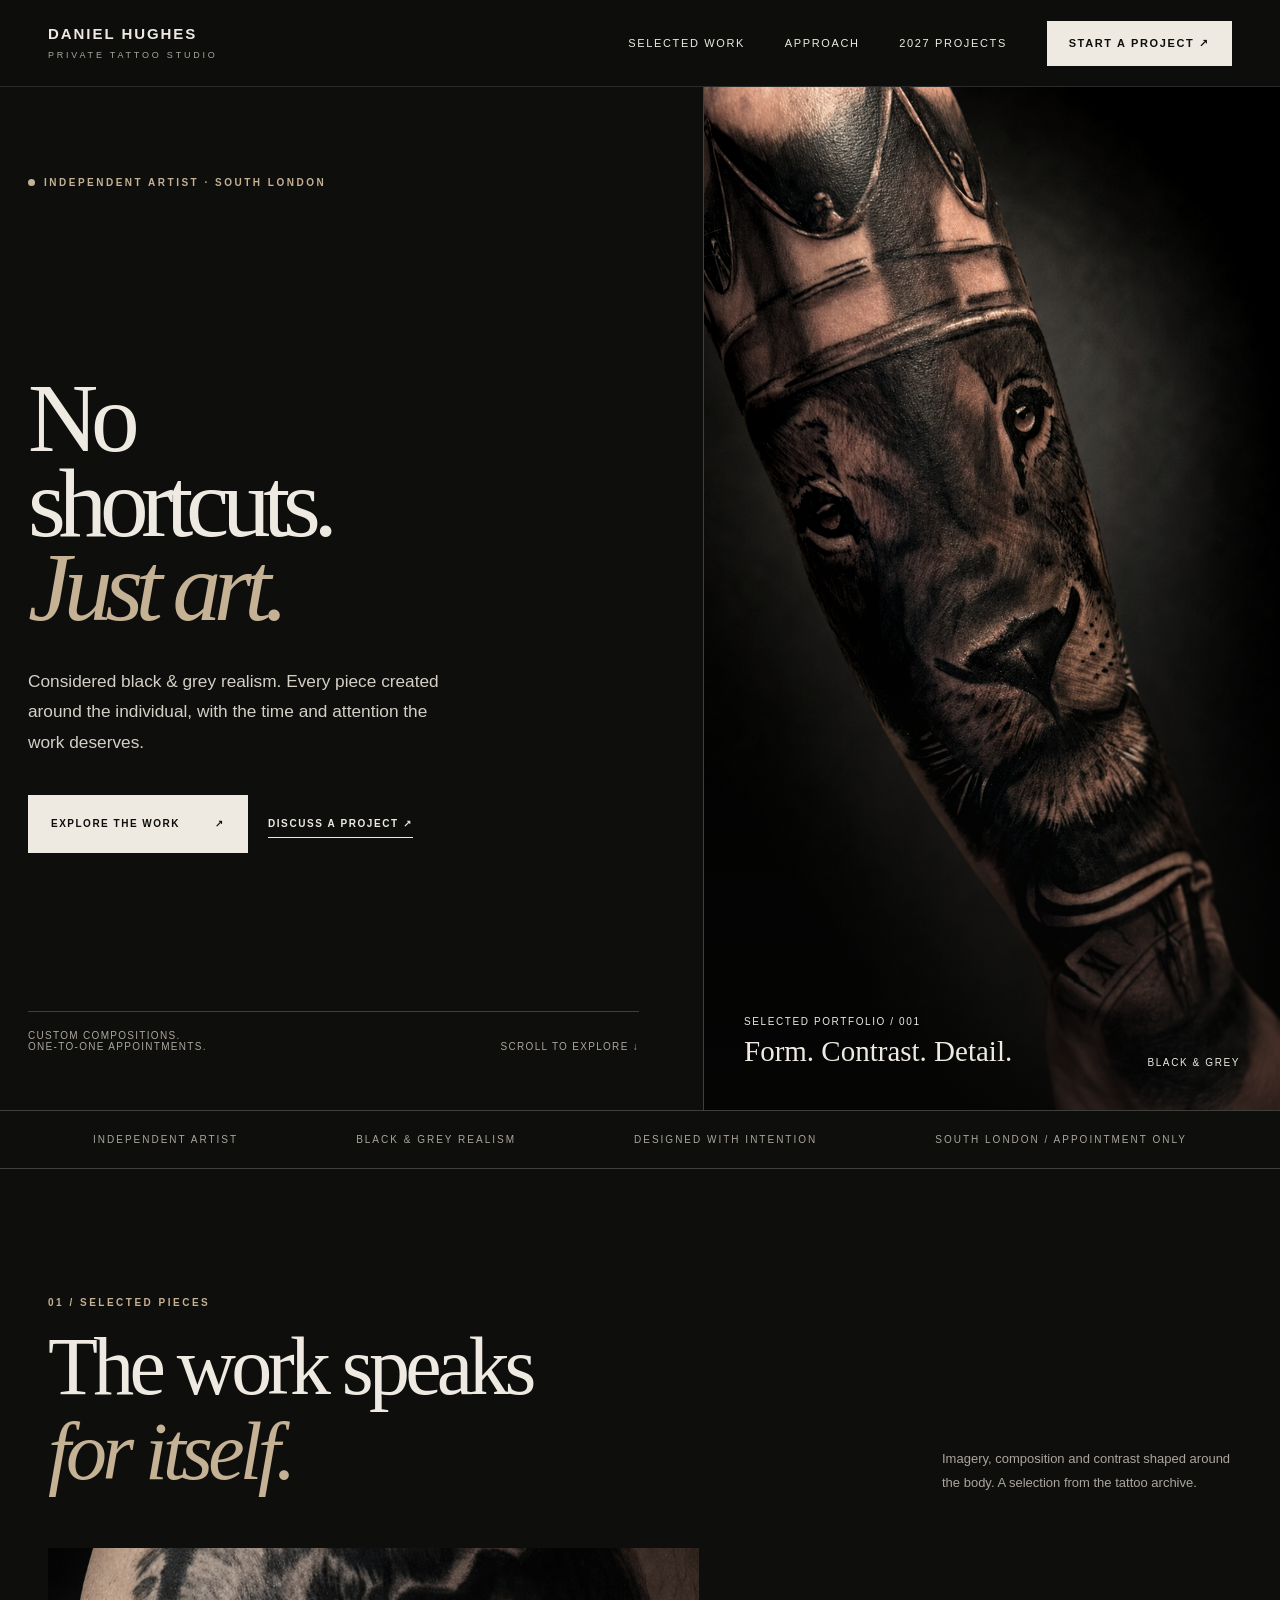
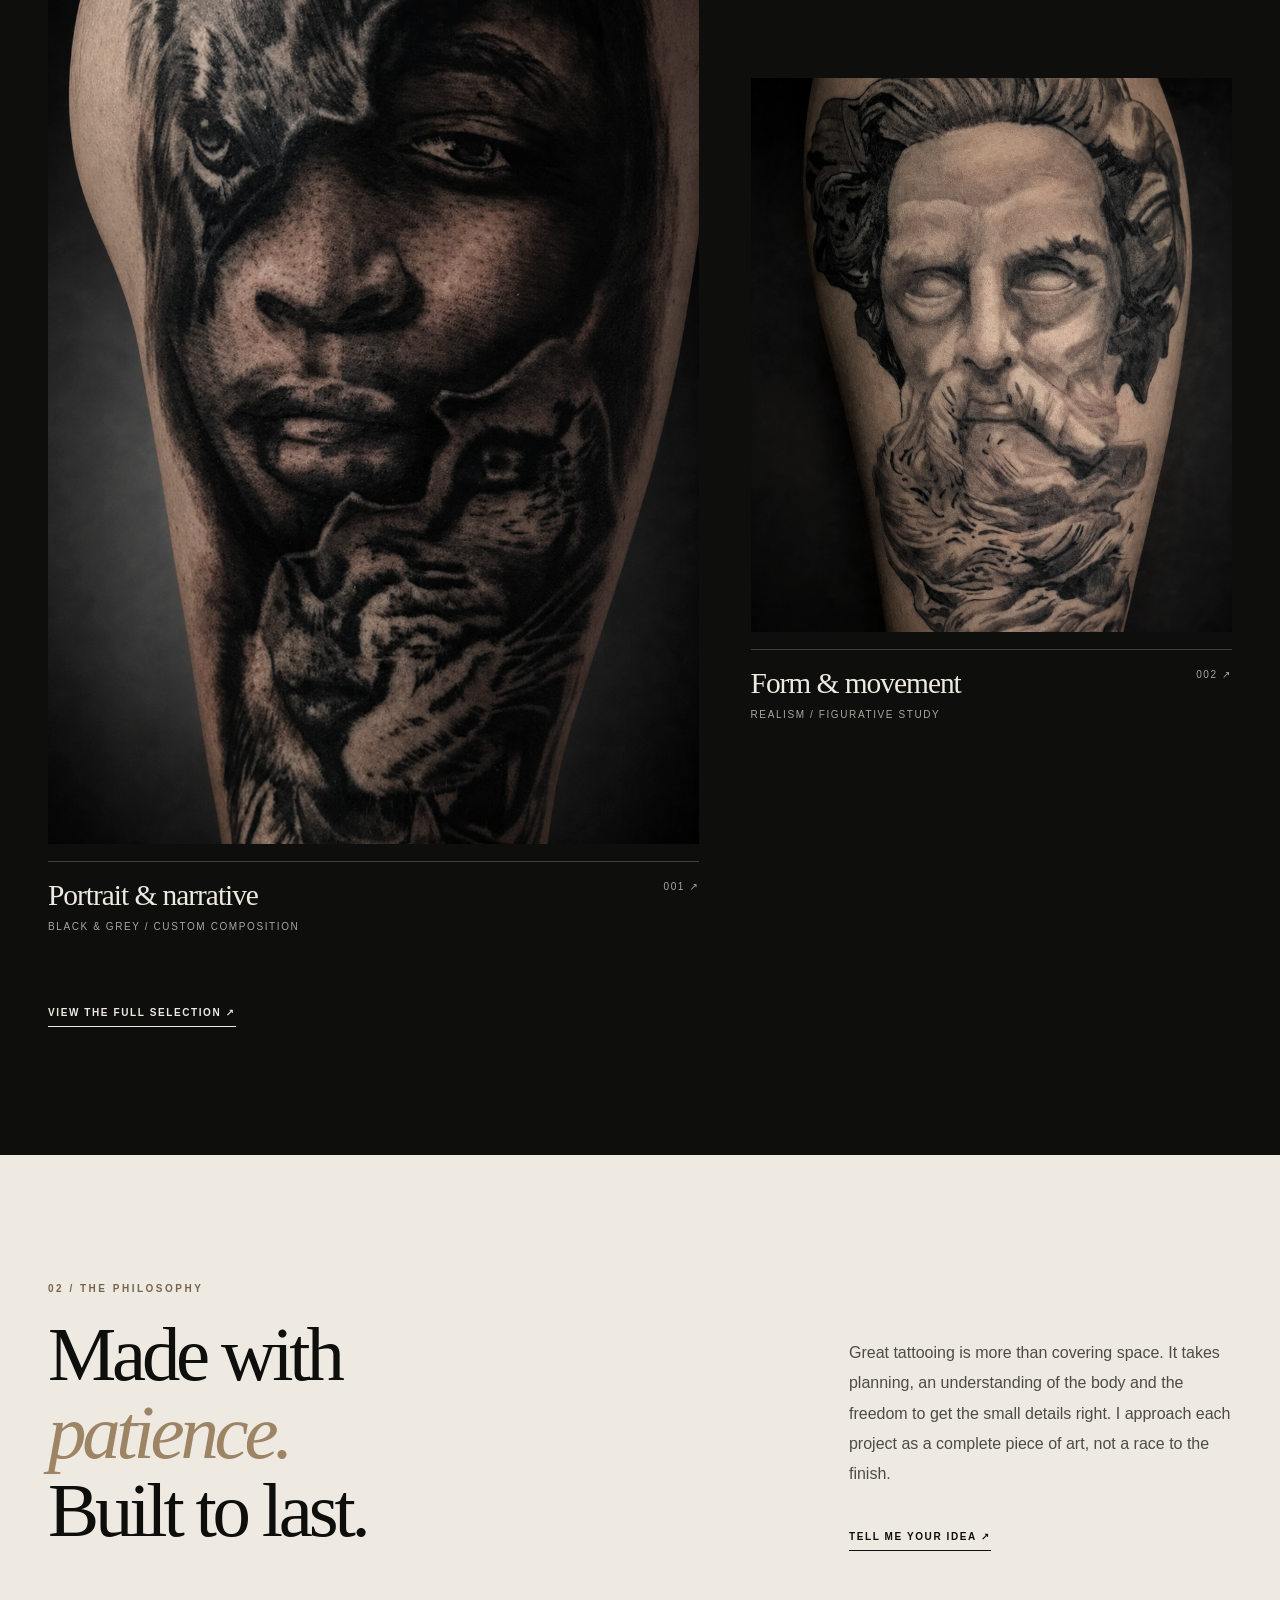
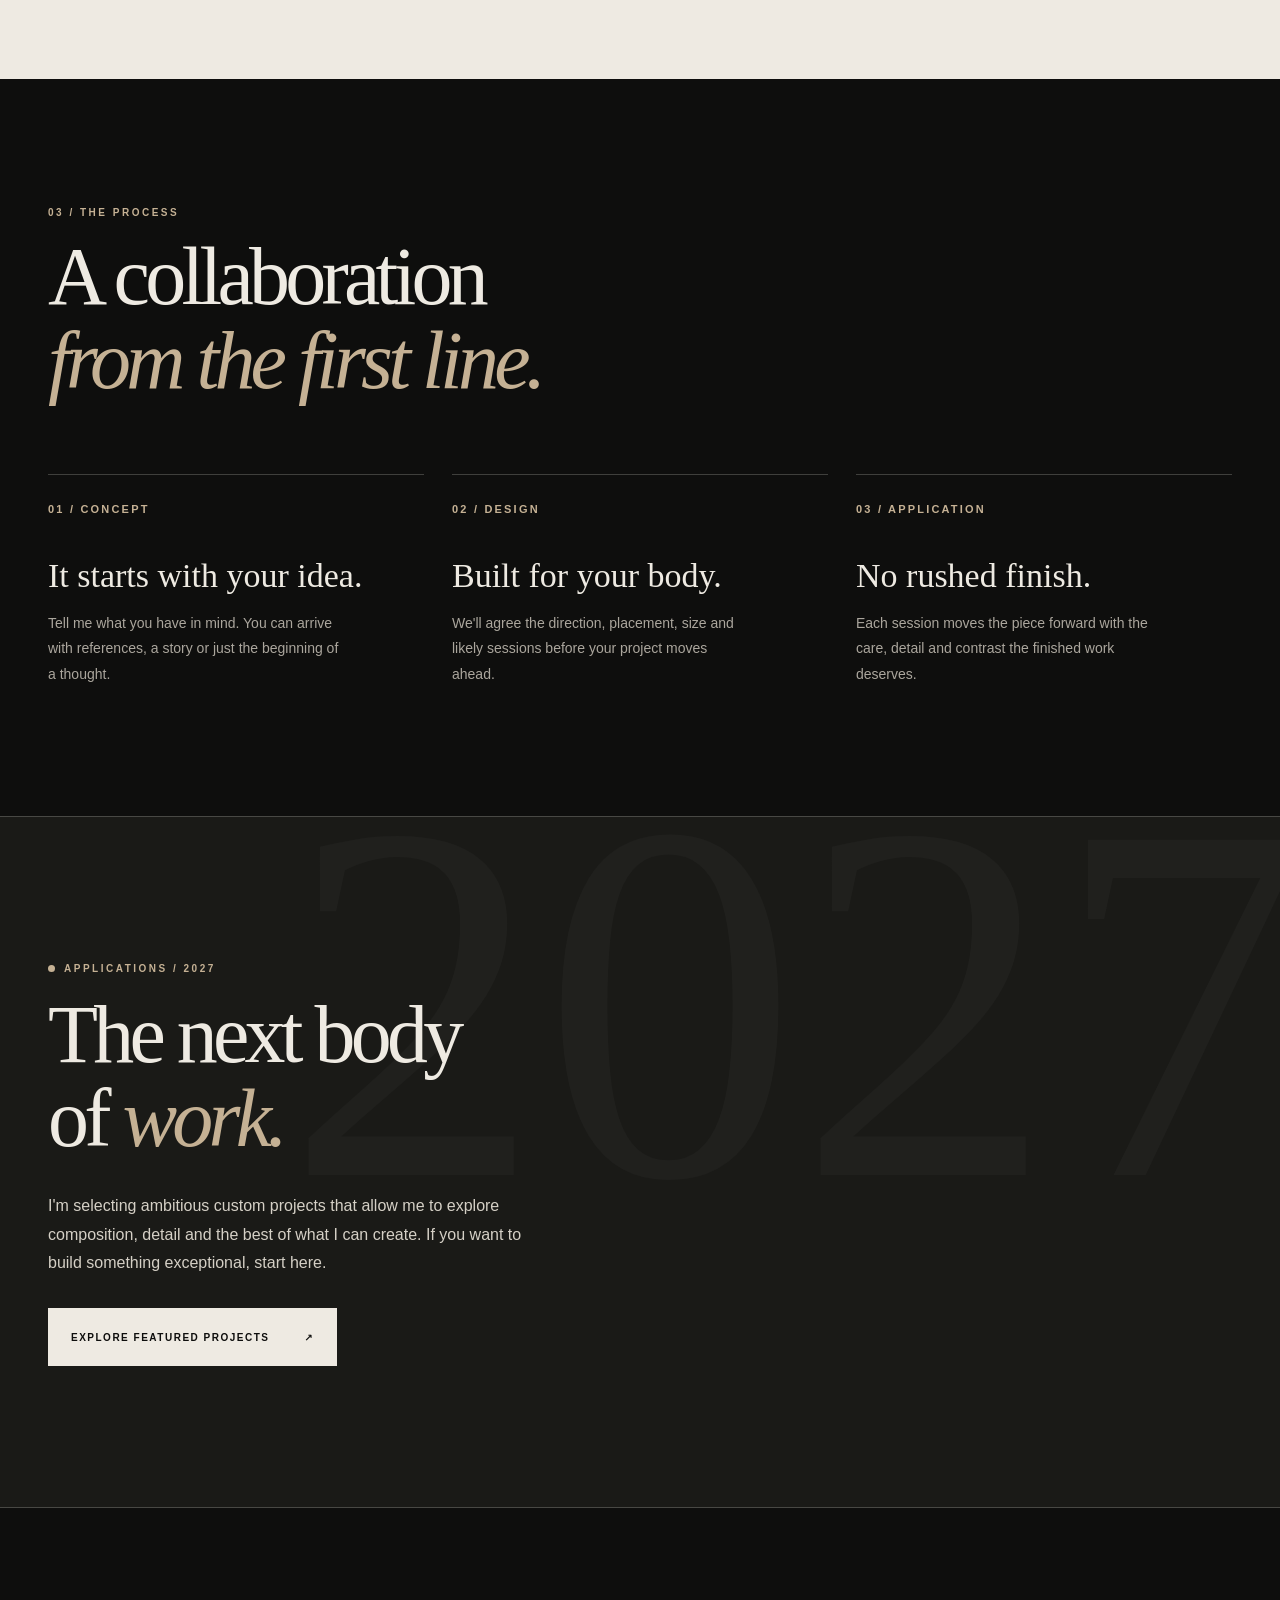
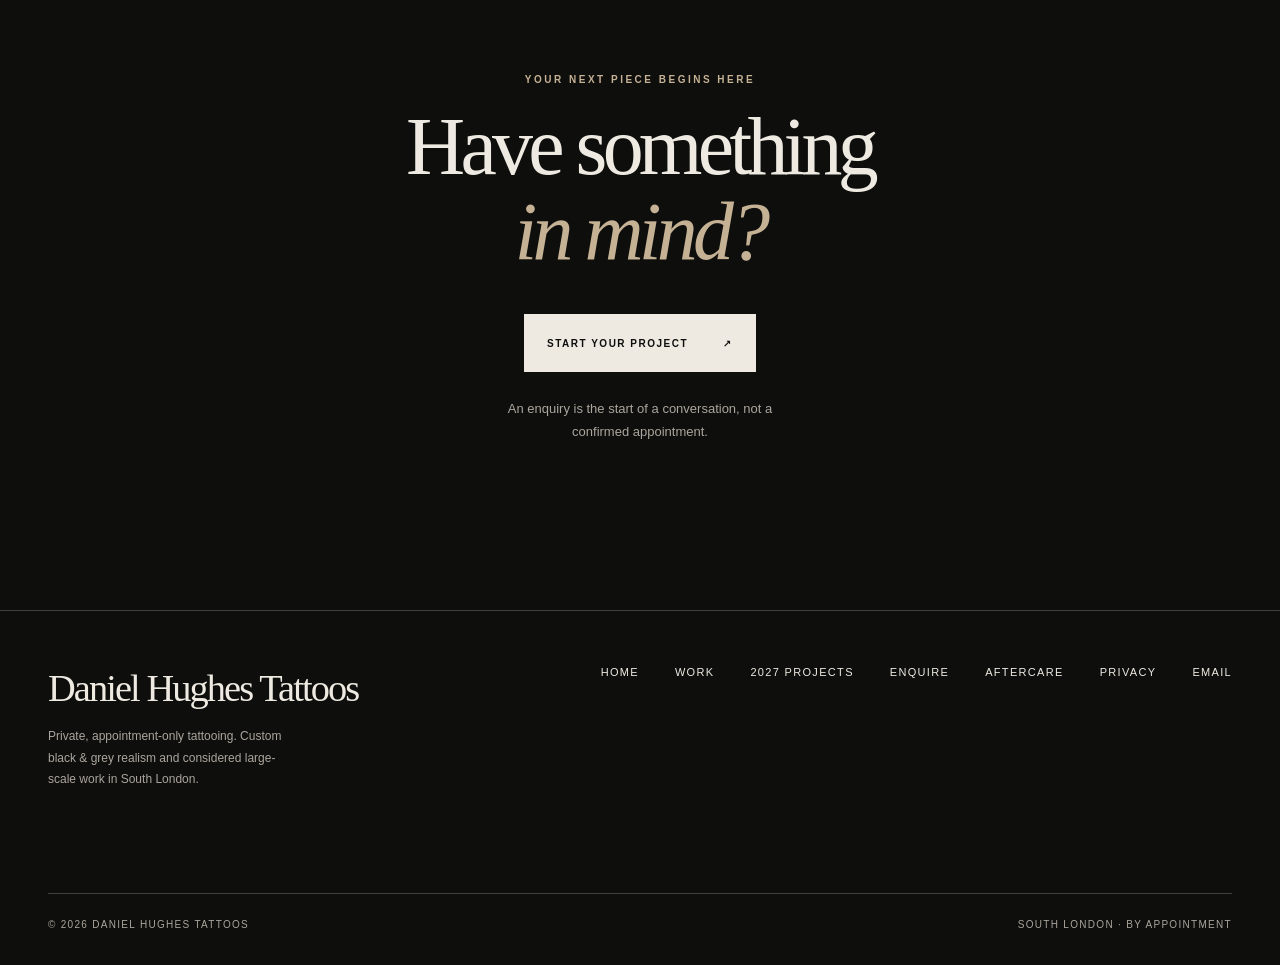
==== index.html @ ec0181e9 "Polish editorial site: favicon and coherent aftercare styling" ====
<!doctype html><html lang="en-GB"><head><meta charset="utf-8"><meta name="viewport" content="width=device-width,initial-scale=1"><meta name="theme-color" content="#0e0e0d"><meta name="description" content="Private black and grey realism tattooing by Daniel Hughes in South London. Explore selected work and discuss a custom tattoo project."><link rel="canonical" href="https://danhughestattoos.co.uk/"><meta property="og:type" content="website"><meta property="og:title" content="Daniel Hughes Tattoos | Custom Black & Grey Realism"><meta property="og:description" content="Private black and grey realism tattooing by Daniel Hughes in South London. Explore selected work and discuss a custom tattoo project."><meta property="og:image" content="https://danhughestattoos.co.uk/media/lion.png"><title>Daniel Hughes Tattoos | Custom Black & Grey Realism</title><link rel="preload" as="image" href="/media/lion.png"><link rel="stylesheet" href="/editorial.css"><link rel="icon" type="image/svg+xml" href="/favicon.svg"></head><body class="editorial-site"><a class="ed-skip" href="#main">Skip to content</a><header class="ed-head"><div class="ed-wrap ed-nav-wrap"><a class="ed-wordmark" href="/" aria-label="Daniel Hughes Tattoos home">DANIEL HUGHES<small>PRIVATE TATTOO STUDIO</small></a><nav class="ed-nav" aria-label="Main navigation"><a href="/work.html">Selected work</a><a href="/#approach">Approach</a><a href="/projects.html">2027 projects</a><a class="ed-nav-cta" href="/enquire.html">Start a project ↗</a></nav><details class="ed-mobile"><summary aria-label="Open site menu">Menu ☰</summary><nav class="ed-mobile-menu" aria-label="Mobile navigation"><a href="/work.html">Selected work</a><a href="/#approach">Approach</a><a href="/projects.html">2027 projects</a><a href="/enquire.html">Start a project ↗</a></nav></details></div></header>
<main id="main"><section class="ed-hero" aria-labelledby="hero-title"><div class="ed-hero-copy"><span class="ed-eyebrow ed-marker">Independent artist · South London</span><div class="ed-hero-main"><h1 id="hero-title">No<br>shortcuts.<br><em>Just art.</em></h1><p class="ed-hero-deck">Considered black &amp; grey realism. Every piece created around the individual, with the time and attention the work deserves.</p><div class="ed-actions"><a class="ed-btn" href="/work.html">Explore the work <span aria-hidden="true">↗</span></a><a class="ed-textlink" href="/enquire.html">Discuss a project ↗</a></div></div><div class="ed-hero-bottom"><span>Custom compositions.<br>One-to-one appointments.</span><span>Scroll to explore ↓</span></div></div><div class="ed-hero-media"><img src="/media/lion.png" alt="Black and grey realism tattoo of a lion integrated into a larger arm composition" fetchpriority="high"><div class="ed-photo-caption"><div><span>Selected portfolio / 001</span><strong>Form. Contrast. Detail.</strong></div><span>Black &amp; grey</span></div></div></section>
<div class="ed-ticker"><span>Independent artist</span><span>Black &amp; grey realism</span><span>Designed with intention</span><span>South London / Appointment only</span></div>
<section class="ed-section" id="work"><div class="ed-wrap"><div class="ed-section-head"><div><div class="ed-eyebrow">01 / Selected pieces</div><h2 class="ed-display">The work speaks<br><em>for itself.</em></h2></div><p class="ed-aside">Imagery, composition and contrast shaped around the body. A selection from the tattoo archive.</p></div><div class="ed-gallery"><a class="ed-work-card" href="/work.html"><div class="ed-work-frame ratio-tall"><img src="/media/portrait.png" alt="Black and grey tattoo with a realistic face and animal imagery" loading="lazy" decoding="async"></div><div class="ed-work-meta"><div><h3>Portrait &amp; narrative</h3><p>Black &amp; grey / Custom composition</p></div><span>001 ↗</span></div></a><a class="ed-work-card" href="/work.html"><div class="ed-work-frame ratio-square"><img src="/media/sculpture.png" alt="Black and grey tattoo portrait of a classical sculptural figure" loading="lazy" decoding="async"></div><div class="ed-work-meta"><div><h3>Form &amp; movement</h3><p>Realism / Figurative study</p></div><span>002 ↗</span></div></a></div><div class="ed-actions" style="margin-top:65px"><a class="ed-textlink" href="/work.html">View the full selection ↗</a></div></div></section>
<section class="ed-statement" id="approach"><div class="ed-wrap ed-statement-grid"><div><div class="ed-eyebrow">02 / The philosophy</div><h2>Made with<br><em>patience.</em><br>Built to last.</h2></div><div class="ed-statement-copy"><p>Great tattooing is more than covering space. It takes planning, an understanding of the body and the freedom to get the small details right. I approach each project as a complete piece of art, not a race to the finish.</p><a class="ed-textlink" href="/enquire.html">Tell me your idea ↗</a></div></div></section>
<section class="ed-section"><div class="ed-wrap"><div class="ed-eyebrow">03 / The process</div><h2 class="ed-display">A collaboration<br><em>from the first line.</em></h2><div class="ed-process"><article><b>01 / CONCEPT</b><h3>It starts with your idea.</h3><p>Tell me what you have in mind. You can arrive with references, a story or just the beginning of a thought.</p></article><article><b>02 / DESIGN</b><h3>Built for your body.</h3><p>We'll agree the direction, placement, size and likely sessions before your project moves ahead.</p></article><article><b>03 / APPLICATION</b><h3>No rushed finish.</h3><p>Each session moves the piece forward with the care, detail and contrast the finished work deserves.</p></article></div></div></section>
<section class="ed-invitation"><div class="ed-wrap"><div class="ed-eyebrow ed-marker">Applications / 2027</div><h2 class="ed-display">The next body<br>of <em>work.</em></h2><p>I'm selecting ambitious custom projects that allow me to explore composition, detail and the best of what I can create. If you want to build something exceptional, start here.</p><a class="ed-btn" href="/projects.html">Explore featured projects <span aria-hidden="true">↗</span></a></div></section>
<section class="ed-cta"><div class="ed-wrap"><div class="ed-eyebrow">Your next piece begins here</div><h2 class="ed-display">Have something<br><em>in mind?</em></h2><a class="ed-btn" href="/enquire.html">Start your project <span aria-hidden="true">↗</span></a><p class="ed-aside" style="margin:25px auto 0;text-align:center">An enquiry is the start of a conversation, not a confirmed appointment.</p></div></section></main><footer class="ed-footer"><div class="ed-wrap"><div class="ed-footer-main"><div><div class="ed-footer-brand">Daniel Hughes Tattoos</div><p class="ed-footer-copy">Private, appointment-only tattooing. Custom black &amp; grey realism and considered large-scale work in South London.</p></div><nav class="ed-footer-links" aria-label="Footer navigation"><a href="/">Home</a><a href="/work.html">Work</a><a href="/projects.html">2027 projects</a><a href="/enquire.html">Enquire</a><a href="/aftercare">Aftercare</a><a href="/privacy.html">Privacy</a><a href="mailto:dontdoadan@icloud.com?subject=Tattoo%20enquiry">Email</a></nav></div><div class="ed-footer-bottom"><span>© 2026 Daniel Hughes Tattoos</span><span>South London · By appointment</span></div></div></footer><script>document.querySelectorAll(".ed-mobile-menu a").forEach(a=>a.addEventListener("click",()=>{const d=a.closest("details");if(d)d.open=false}))</script></body></html>
---- editorial.css ----
/* Daniel Hughes Tattoos — editorial rebuild v1. Isolated from the legacy CSS. */
:root{color-scheme:dark;--ink:#0e0e0d;--ink2:#171716;--paper:#eeeae2;--paper2:#d5d0c6;--muted:#aba69d;--line:rgba(238,234,226,.22);--sand:#c5b194;--serif:Georgia,"Times New Roman",serif;--sans:"Arial",system-ui,sans-serif}
*,*::before,*::after{box-sizing:border-box}
html{scroll-behavior:smooth;scroll-padding-top:90px}
body.editorial-site{margin:0;background:var(--ink);color:var(--paper);font-family:var(--sans);font-size:16px;-webkit-font-smoothing:antialiased}
body.editorial-site a{color:inherit}
body.editorial-site img{display:block;width:100%;height:100%;object-fit:cover}
body.editorial-site button,body.editorial-site input{font:inherit}
body.editorial-site :focus-visible{outline:2px solid var(--sand);outline-offset:5px}
body.editorial-site ::selection{background:var(--sand);color:var(--ink)}
.ed-skip{position:fixed;z-index:1000;left:1rem;top:-5rem;background:var(--paper);color:var(--ink)!important;padding:.8rem 1rem}
.ed-skip:focus{top:1rem}
.ed-wrap{width:min(1400px,calc(100% - clamp(36px,7.5vw,150px)));margin:0 auto}
.ed-head{position:sticky;top:0;z-index:100;background:rgba(14,14,13,.95);border-bottom:1px solid rgba(255,255,255,.12);backdrop-filter:blur(16px)}
.ed-nav-wrap{height:86px;display:flex;align-items:center;justify-content:space-between;gap:28px}
.ed-wordmark{text-decoration:none;letter-spacing:.13em;font-weight:800;line-height:1.2;font-size:15px}
.ed-wordmark small{display:block;font-size:9px;letter-spacing:.31em;font-weight:500;color:var(--muted);margin-top:7px}
.ed-nav{display:flex;align-items:center;gap:clamp(22px,3.1vw,55px)}
.ed-nav a{text-decoration:none;font-size:11px;letter-spacing:.15em;text-transform:uppercase;transition:color .2s}
.ed-nav a:hover,.ed-nav a[aria-current=page]{color:var(--sand)}
.ed-nav .ed-nav-cta{padding:16px 22px;background:var(--paper);color:var(--ink);font-weight:700}
.ed-nav .ed-nav-cta:hover{background:var(--sand);color:var(--ink)}
.ed-mobile{display:none;position:relative}
.ed-mobile summary{list-style:none;cursor:pointer;padding:12px;font-size:11px;letter-spacing:.2em;text-transform:uppercase}
.ed-mobile summary::-webkit-details-marker{display:none}
.ed-mobile-menu{position:absolute;right:0;top:100%;background:var(--ink2);border:1px solid var(--line);min-width:min(320px,calc(100vw - 30px));padding:12px;box-shadow:0 22px 60px #0008}
.ed-mobile-menu a{display:block;padding:16px;text-decoration:none;text-transform:uppercase;font-size:12px;letter-spacing:.1em;border-bottom:1px solid var(--line)}
.ed-mobile-menu a:last-child{border-bottom:0;color:var(--sand)}
.ed-eyebrow{font-size:10px;letter-spacing:.25em;text-transform:uppercase;font-weight:700;color:var(--sand)}
.ed-hero{min-height:min(810px,calc(100svh - 86px));display:grid;grid-template-columns:1.1fr .9fr}
.ed-hero-copy{display:flex;flex-direction:column;justify-content:space-between;padding:clamp(55px,7vw,112px) clamp(26px,5vw,110px) 58px max(28px,calc((100vw - 1400px)/2));border-right:1px solid var(--line)}
.ed-hero-main{margin:auto 0}
.ed-hero h1{font-family:var(--serif);font-size:clamp(65px,7.6vw,145px);font-weight:400;line-height:.87;letter-spacing:-.075em;margin:30px 0 36px;max-width:900px}
.ed-hero h1 em{font-weight:400;color:var(--sand)}
.ed-hero-deck{font-size:clamp(15px,1.35vw,19px);line-height:1.75;color:var(--paper2);max-width:430px}
.ed-actions{display:flex;flex-wrap:wrap;gap:20px;align-items:center;margin-top:38px}
.ed-btn{display:inline-flex;gap:35px;align-items:center;justify-content:space-between;background:var(--paper);color:var(--ink)!important;padding:19px 23px;min-height:58px;min-width:215px;text-decoration:none;text-transform:uppercase;font-size:10px;font-weight:800;letter-spacing:.15em;transition:background .2s,transform .2s}
.ed-btn:hover{background:var(--sand);transform:translateY(-2px)}
.ed-textlink{text-decoration:none;border-bottom:1px solid currentColor;padding:8px 0;text-transform:uppercase;letter-spacing:.16em;font-size:10px;font-weight:700}
.ed-textlink:hover{color:var(--sand)}
.ed-hero-bottom{display:flex;align-items:end;justify-content:space-between;gap:25px;border-top:1px solid var(--line);padding-top:18px;color:var(--muted);font-size:10px;letter-spacing:.13em;text-transform:uppercase}
.ed-hero-media{height:100%;min-height:620px;position:relative;background:#181513;overflow:hidden}
.ed-hero-media img{filter:contrast(1.06) saturate(.72);object-position:center 44%;transition:transform 1.2s ease}
.ed-hero-media:hover img{transform:scale(1.035)}
.ed-hero-media:after{content:"";position:absolute;inset:40% 0 0;background:linear-gradient(transparent,#080807a6)}
.ed-photo-caption{position:absolute;z-index:1;bottom:42px;left:40px;right:40px;display:flex;justify-content:space-between;align-items:end;gap:20px;color:var(--paper);font-size:10px;letter-spacing:.16em;text-transform:uppercase}
.ed-photo-caption strong{font-family:var(--serif);font-weight:400;font-size:29px;letter-spacing:0;text-transform:none;display:block;margin-top:8px}
.ed-ticker{border-top:1px solid var(--line);border-bottom:1px solid var(--line);padding:23px 0;display:flex;justify-content:space-evenly;gap:25px;flex-wrap:wrap}
.ed-ticker span{text-transform:uppercase;font-size:10px;letter-spacing:.2em;color:var(--muted)}
.ed-section{padding:clamp(85px,10vw,160px) 0}
.ed-section-head{display:flex;justify-content:space-between;align-items:end;gap:40px;margin-bottom:54px}
.ed-display{font-family:var(--serif);font-weight:400;font-size:clamp(47px,6.4vw,105px);line-height:1.03;letter-spacing:-.058em;margin:17px 0 0;max-width:980px}
.ed-display em{color:var(--sand);font-weight:400}
.ed-aside{font-size:13px;color:var(--muted);line-height:1.8;max-width:290px;margin:0}
.ed-gallery{display:grid;grid-template-columns:1.15fr .85fr;gap:clamp(18px,4vw,62px)}
.ed-work-card{display:block;text-decoration:none;min-width:0}
.ed-work-card:nth-child(2){margin-top:130px}
.ed-work-frame{overflow:hidden;position:relative;background:#282421}
.ed-work-frame.ratio-tall{aspect-ratio:4/5.5}
.ed-work-frame.ratio-square{aspect-ratio:4/4.6}
.ed-work-frame img{transition:transform .8s;filter:grayscale(.22) contrast(1.07)}
.ed-work-card:hover img{transform:scale(1.05)}
.ed-work-meta{display:flex;justify-content:space-between;align-items:start;border-top:1px solid var(--line);margin-top:17px;padding-top:17px;gap:14px}
.ed-work-meta h3{font-family:var(--serif);font-weight:400;font-size:clamp(24px,2.3vw,40px);margin:0 0 7px;letter-spacing:-.035em}
.ed-work-meta p,.ed-work-meta span{color:var(--muted);font-size:10px;letter-spacing:.16em;text-transform:uppercase;line-height:1.5}
.ed-work-meta p{margin:0}
.ed-statement{background:var(--paper);color:var(--ink);padding:clamp(80px,10vw,145px) 0}
.ed-statement-grid{display:grid;grid-template-columns:1.3fr .7fr;gap:clamp(50px,7vw,100px);align-items:end}
.ed-statement .ed-eyebrow{color:#76654d}
.ed-statement h2{font-family:var(--serif);font-size:clamp(50px,6vw,104px);font-weight:400;line-height:1.02;letter-spacing:-.055em;margin:22px 0 0}
.ed-statement h2 em{color:#9d8464}
.ed-statement-copy{max-width:400px}
.ed-statement-copy p{color:#4e4b45;line-height:1.9;font-size:16px}
.ed-statement .ed-textlink{display:inline-block;margin-top:17px}
.ed-process{display:grid;grid-template-columns:repeat(3,1fr);gap:28px;margin-top:70px}
.ed-process article{border-top:1px solid var(--line);padding-top:24px}
.ed-process b{color:var(--sand);font-size:11px;letter-spacing:.2em}
.ed-process h3{font-family:var(--serif);font-weight:400;font-size:34px;margin:40px 0 16px}
.ed-process p{font-size:14px;color:var(--muted);line-height:1.85;max-width:300px;margin:0}
.ed-invitation{position:relative;overflow:hidden;background:#1a1a17;border-block:1px solid var(--line);padding:clamp(95px,11vw,180px) 0}
.ed-invitation:before{content:"2027";position:absolute;top:-70px;right:-30px;font:400 clamp(250px,40vw,690px)/1 var(--serif);color:#ffffff07;pointer-events:none}
.ed-invitation .ed-wrap{position:relative}
.ed-invitation .ed-display{max-width:820px}
.ed-invitation p{color:var(--paper2);font-size:16px;line-height:1.8;max-width:490px;margin:30px 0}
.ed-cta{padding:clamp(100px,13vw,200px) 0;text-align:center}
.ed-cta .ed-display{max-width:1000px;margin:20px auto 40px}
.ed-cta .ed-btn{margin:auto}
.ed-footer{border-top:1px solid var(--line);padding:55px 0 35px}
.ed-footer-main{display:flex;justify-content:space-between;align-items:start;gap:60px}
.ed-footer-brand{font-family:var(--serif);font-size:clamp(32px,3vw,48px);letter-spacing:-.05em}
.ed-footer-copy{max-width:250px;color:var(--muted);font-size:12px;line-height:1.8;margin-top:16px}
.ed-footer-links{display:flex;flex-wrap:wrap;gap:20px 36px;justify-content:end}
.ed-footer-links a{text-decoration:none;font-size:11px;text-transform:uppercase;letter-spacing:.12em}
.ed-footer-links a:hover{color:var(--sand)}
.ed-footer-bottom{border-top:1px solid var(--line);padding-top:25px;margin-top:90px;color:var(--muted);display:flex;justify-content:space-between;gap:20px;font-size:10px;text-transform:uppercase;letter-spacing:.13em}
.ed-page-hero{padding:clamp(75px,9vw,145px) 0 clamp(70px,7vw,100px)}
.ed-page-hero h1{font:400 clamp(75px,11vw,180px)/.9 var(--serif);letter-spacing:-.075em;margin:25px 0 35px}
.ed-page-hero h1 em{color:var(--sand)}
.ed-page-hero p{max-width:570px;color:var(--paper2);font-size:17px;line-height:1.8}
.ed-work-list{display:grid;grid-template-columns:repeat(2,1fr);gap:55px 30px;padding-bottom:120px}
.ed-work-list .ed-work-card:nth-child(2){margin-top:120px}
.ed-work-list .ed-work-card:nth-child(4){margin-top:120px}
.ed-rules{border-top:1px solid var(--line);display:grid;grid-template-columns:1fr 2fr;gap:40px;padding:30px 0}
.ed-rules h3{margin:0;font:400 31px var(--serif)}
.ed-rules p{margin:0;line-height:1.85;color:var(--muted);font-size:15px;max-width:680px}
.ed-faq{padding:80px 0}
.ed-faq details{border-bottom:1px solid var(--line)}
.ed-faq summary{padding:27px 36px 27px 0;cursor:pointer;list-style:none;position:relative;font:400 26px var(--serif)}
.ed-faq summary::-webkit-details-marker{display:none}
.ed-faq summary:after{content:"+";position:absolute;right:0;top:27px;color:var(--sand);font-family:var(--sans)}
.ed-faq details[open] summary:after{content:"−"}
.ed-faq details p{margin:0 0 28px;color:var(--muted);max-width:760px;line-height:1.9}
.ed-marker{display:inline-flex;align-items:center;gap:9px}
.ed-marker:before{content:"";width:7px;height:7px;background:var(--sand);border-radius:50%}
@media(max-width:1100px){.ed-hero-copy{padding-left:5vw}.ed-hero h1{font-size:clamp(60px,7.3vw,95px)}.ed-nav{gap:20px}.ed-nav .ed-nav-cta{padding:14px}.ed-statement-grid{grid-template-columns:1fr 1fr}}
@media(max-width:760px){.ed-wrap{width:calc(100% - 36px)}.ed-nav-wrap{height:74px}.ed-nav{display:none}.ed-mobile{display:block}.ed-wordmark{font-size:13px}.ed-hero{display:flex;flex-direction:column;min-height:unset}.ed-hero-copy{padding:70px 22px 28px;min-height:530px;border-right:0}.ed-hero h1{font-size:clamp(66px,13.8vw,100px);margin:25px 0}.ed-hero-deck{font-size:16px}.ed-hero-bottom{margin-top:50px}.ed-hero-media{min-height:550px;height:70svh;max-height:760px}.ed-photo-caption{bottom:25px;left:25px;right:25px}.ed-ticker{justify-content:flex-start;padding:20px 18px;gap:12px 20px}.ed-section{padding:90px 0}.ed-section-head{display:block;margin-bottom:38px}.ed-aside{margin-top:23px;max-width:550px}.ed-gallery,.ed-work-list{grid-template-columns:1fr;gap:45px}.ed-work-card:nth-child(2),.ed-work-list .ed-work-card:nth-child(2),.ed-work-list .ed-work-card:nth-child(4){margin-top:0}.ed-work-frame.ratio-tall,.ed-work-frame.ratio-square{aspect-ratio:4/4.7}.ed-statement-grid{grid-template-columns:1fr;gap:35px}.ed-statement h2{font-size:clamp(50px,10vw,74px)}.ed-process{grid-template-columns:1fr;gap:30px;margin-top:45px}.ed-process h3{margin-top:20px}.ed-invitation:before{right:-120px;top:25px}.ed-footer-main{display:block}.ed-footer-links{justify-content:flex-start;margin-top:45px}.ed-footer-bottom{margin-top:60px;display:block}.ed-footer-bottom span{display:block;margin-top:12px}.ed-page-hero h1{font-size:clamp(75px,17vw,120px)}.ed-page-hero p{font-size:15px}.ed-rules{grid-template-columns:1fr;gap:15px}.ed-rules h3{font-size:27px}.ed-rules p{font-size:14px}}
@media(prefers-reduced-motion:reduce){html{scroll-behavior:auto}.ed-hero-media img,.ed-work-frame img,.ed-btn{transition:none!important}}
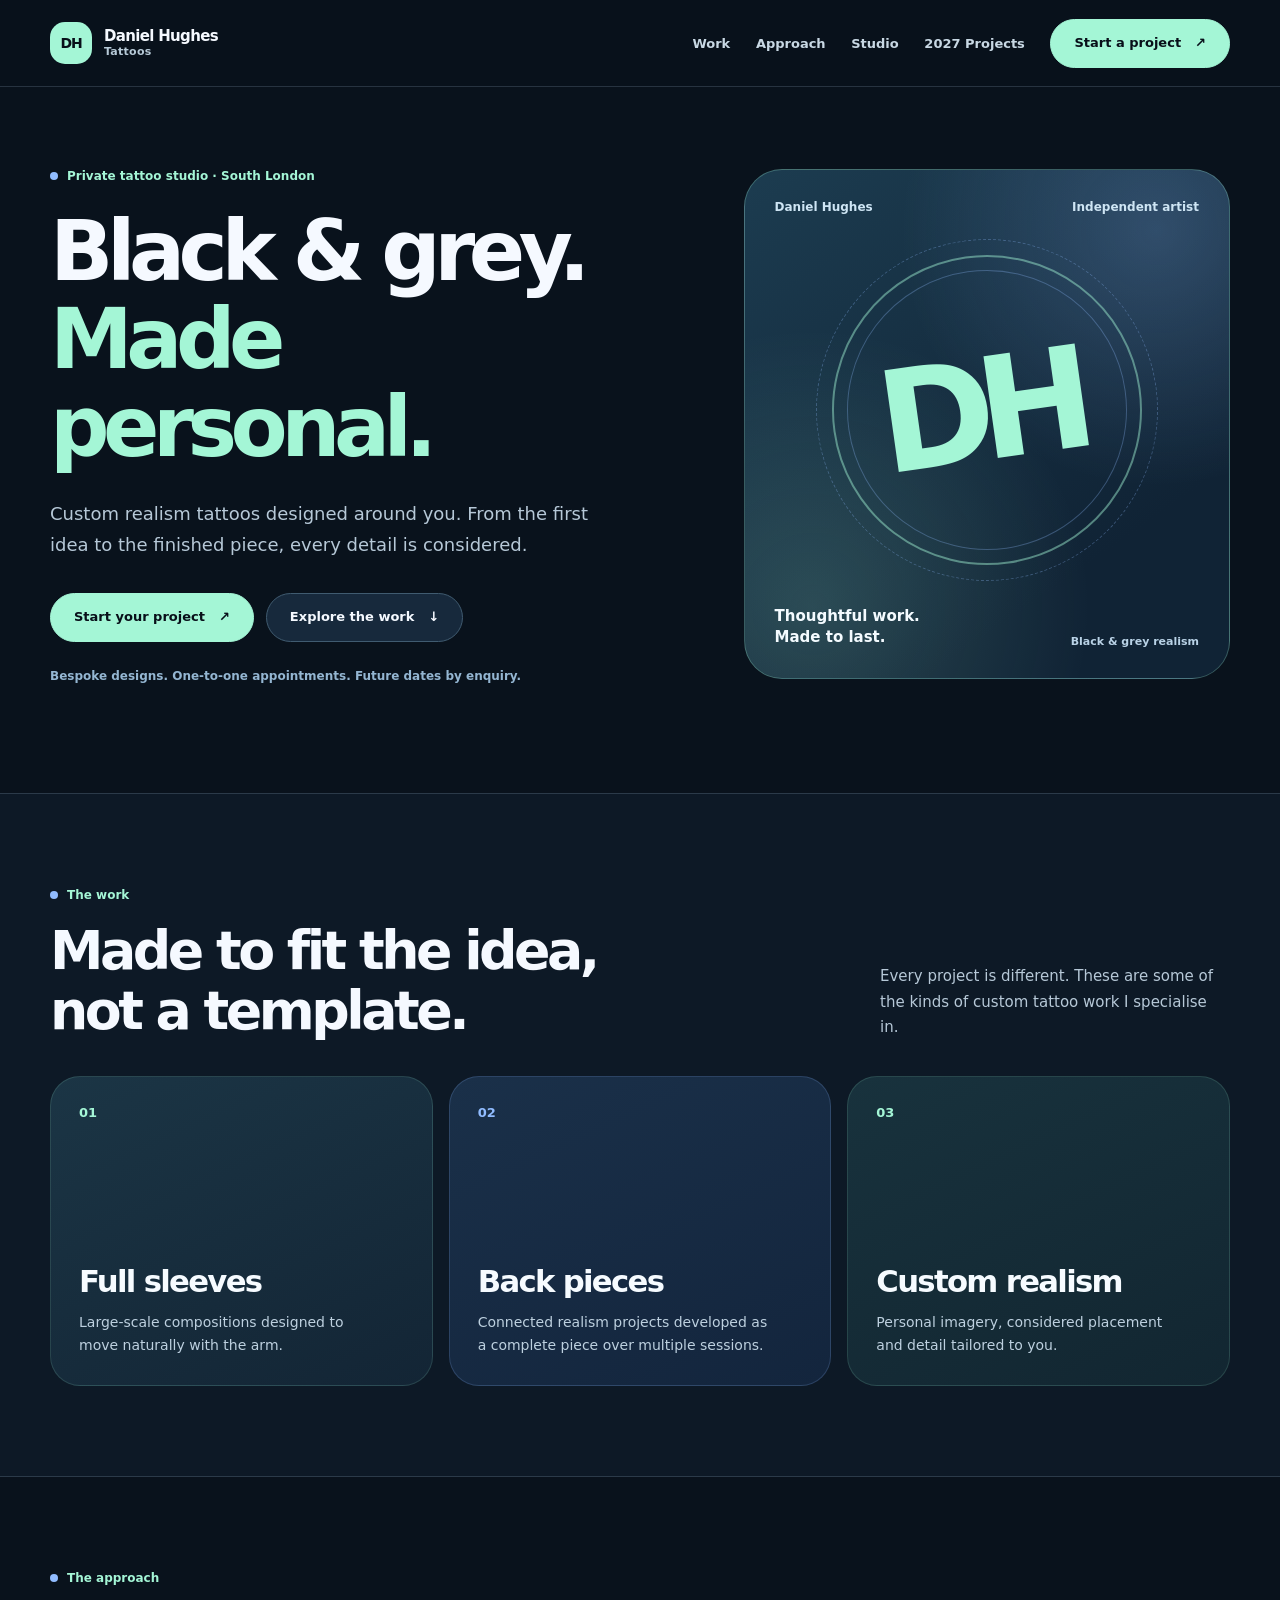
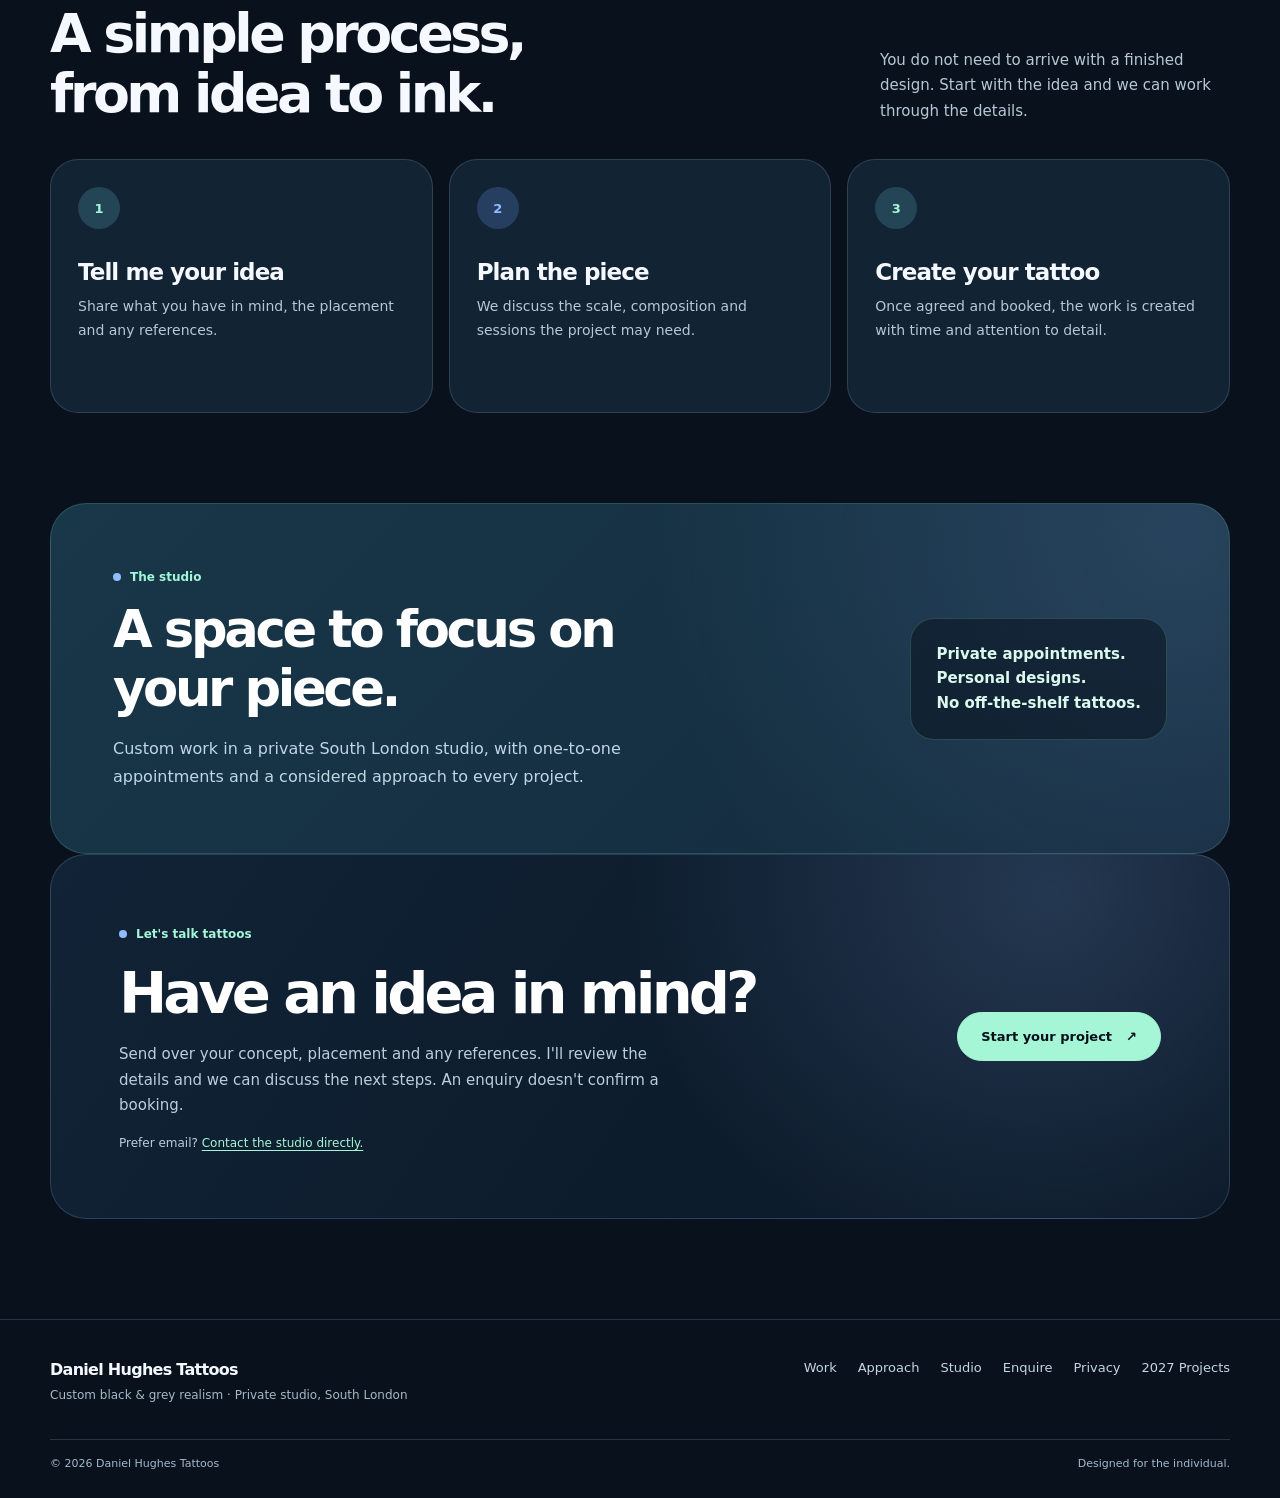
==== commit 9f3dc2d2: "Add 2027 portfolio campaign navigation" ====
--- a/index.html
+++ b/index.html
@@ -1,8 +1,124 @@
-<!doctype html><html lang="en-GB"><head><meta charset="utf-8"><meta name="viewport" content="width=device-width,initial-scale=1"><meta name="theme-color" content="#0e0e0d"><meta name="description" content="Private black and grey realism tattooing by Daniel Hughes in South London. Explore selected work and discuss a custom tattoo project."><link rel="canonical" href="https://danhughestattoos.co.uk/"><meta property="og:type" content="website"><meta property="og:title" content="Daniel Hughes Tattoos | Custom Black & Grey Realism"><meta property="og:description" content="Private black and grey realism tattooing by Daniel Hughes in South London. Explore selected work and discuss a custom tattoo project."><meta property="og:image" content="https://danhughestattoos.co.uk/media/lion.png"><title>Daniel Hughes Tattoos | Custom Black & Grey Realism</title><link rel="preload" as="image" href="/media/lion.png"><link rel="stylesheet" href="/editorial.css"><link rel="icon" type="image/svg+xml" href="/favicon.svg"></head><body class="editorial-site"><a class="ed-skip" href="#main">Skip to content</a><header class="ed-head"><div class="ed-wrap ed-nav-wrap"><a class="ed-wordmark" href="/" aria-label="Daniel Hughes Tattoos home">DANIEL HUGHES<small>PRIVATE TATTOO STUDIO</small></a><nav class="ed-nav" aria-label="Main navigation"><a href="/work.html">Selected work</a><a href="/#approach">Approach</a><a href="/projects.html">2027 projects</a><a class="ed-nav-cta" href="/enquire.html">Start a project ↗</a></nav><details class="ed-mobile"><summary aria-label="Open site menu">Menu ☰</summary><nav class="ed-mobile-menu" aria-label="Mobile navigation"><a href="/work.html">Selected work</a><a href="/#approach">Approach</a><a href="/projects.html">2027 projects</a><a href="/enquire.html">Start a project ↗</a></nav></details></div></header>
-<main id="main"><section class="ed-hero" aria-labelledby="hero-title"><div class="ed-hero-copy"><span class="ed-eyebrow ed-marker">Independent artist · South London</span><div class="ed-hero-main"><h1 id="hero-title">No<br>shortcuts.<br><em>Just art.</em></h1><p class="ed-hero-deck">Considered black &amp; grey realism. Every piece created around the individual, with the time and attention the work deserves.</p><div class="ed-actions"><a class="ed-btn" href="/work.html">Explore the work <span aria-hidden="true">↗</span></a><a class="ed-textlink" href="/enquire.html">Discuss a project ↗</a></div></div><div class="ed-hero-bottom"><span>Custom compositions.<br>One-to-one appointments.</span><span>Scroll to explore ↓</span></div></div><div class="ed-hero-media"><img src="/media/lion.png" alt="Black and grey realism tattoo of a lion integrated into a larger arm composition" fetchpriority="high"><div class="ed-photo-caption"><div><span>Selected portfolio / 001</span><strong>Form. Contrast. Detail.</strong></div><span>Black &amp; grey</span></div></div></section>
-<div class="ed-ticker"><span>Independent artist</span><span>Black &amp; grey realism</span><span>Designed with intention</span><span>South London / Appointment only</span></div>
-<section class="ed-section" id="work"><div class="ed-wrap"><div class="ed-section-head"><div><div class="ed-eyebrow">01 / Selected pieces</div><h2 class="ed-display">The work speaks<br><em>for itself.</em></h2></div><p class="ed-aside">Imagery, composition and contrast shaped around the body. A selection from the tattoo archive.</p></div><div class="ed-gallery"><a class="ed-work-card" href="/work.html"><div class="ed-work-frame ratio-tall"><img src="/media/portrait.png" alt="Black and grey tattoo with a realistic face and animal imagery" loading="lazy" decoding="async"></div><div class="ed-work-meta"><div><h3>Portrait &amp; narrative</h3><p>Black &amp; grey / Custom composition</p></div><span>001 ↗</span></div></a><a class="ed-work-card" href="/work.html"><div class="ed-work-frame ratio-square"><img src="/media/sculpture.png" alt="Black and grey tattoo portrait of a classical sculptural figure" loading="lazy" decoding="async"></div><div class="ed-work-meta"><div><h3>Form &amp; movement</h3><p>Realism / Figurative study</p></div><span>002 ↗</span></div></a></div><div class="ed-actions" style="margin-top:65px"><a class="ed-textlink" href="/work.html">View the full selection ↗</a></div></div></section>
-<section class="ed-statement" id="approach"><div class="ed-wrap ed-statement-grid"><div><div class="ed-eyebrow">02 / The philosophy</div><h2>Made with<br><em>patience.</em><br>Built to last.</h2></div><div class="ed-statement-copy"><p>Great tattooing is more than covering space. It takes planning, an understanding of the body and the freedom to get the small details right. I approach each project as a complete piece of art, not a race to the finish.</p><a class="ed-textlink" href="/enquire.html">Tell me your idea ↗</a></div></div></section>
-<section class="ed-section"><div class="ed-wrap"><div class="ed-eyebrow">03 / The process</div><h2 class="ed-display">A collaboration<br><em>from the first line.</em></h2><div class="ed-process"><article><b>01 / CONCEPT</b><h3>It starts with your idea.</h3><p>Tell me what you have in mind. You can arrive with references, a story or just the beginning of a thought.</p></article><article><b>02 / DESIGN</b><h3>Built for your body.</h3><p>We'll agree the direction, placement, size and likely sessions before your project moves ahead.</p></article><article><b>03 / APPLICATION</b><h3>No rushed finish.</h3><p>Each session moves the piece forward with the care, detail and contrast the finished work deserves.</p></article></div></div></section>
-<section class="ed-invitation"><div class="ed-wrap"><div class="ed-eyebrow ed-marker">Applications / 2027</div><h2 class="ed-display">The next body<br>of <em>work.</em></h2><p>I'm selecting ambitious custom projects that allow me to explore composition, detail and the best of what I can create. If you want to build something exceptional, start here.</p><a class="ed-btn" href="/projects.html">Explore featured projects <span aria-hidden="true">↗</span></a></div></section>
-<section class="ed-cta"><div class="ed-wrap"><div class="ed-eyebrow">Your next piece begins here</div><h2 class="ed-display">Have something<br><em>in mind?</em></h2><a class="ed-btn" href="/enquire.html">Start your project <span aria-hidden="true">↗</span></a><p class="ed-aside" style="margin:25px auto 0;text-align:center">An enquiry is the start of a conversation, not a confirmed appointment.</p></div></section></main><footer class="ed-footer"><div class="ed-wrap"><div class="ed-footer-main"><div><div class="ed-footer-brand">Daniel Hughes Tattoos</div><p class="ed-footer-copy">Private, appointment-only tattooing. Custom black &amp; grey realism and considered large-scale work in South London.</p></div><nav class="ed-footer-links" aria-label="Footer navigation"><a href="/">Home</a><a href="/work.html">Work</a><a href="/projects.html">2027 projects</a><a href="/enquire.html">Enquire</a><a href="/aftercare">Aftercare</a><a href="/privacy.html">Privacy</a><a href="mailto:dontdoadan@icloud.com?subject=Tattoo%20enquiry">Email</a></nav></div><div class="ed-footer-bottom"><span>© 2026 Daniel Hughes Tattoos</span><span>South London · By appointment</span></div></div></footer><script>document.querySelectorAll(".ed-mobile-menu a").forEach(a=>a.addEventListener("click",()=>{const d=a.closest("details");if(d)d.open=false}))</script></body></html>+<!doctype html>
+<html lang="en">
+<head>
+  <meta charset="utf-8">
+  <meta name="viewport" content="width=device-width, initial-scale=1">
+  <meta name="description" content="Daniel Hughes creates bespoke black and grey realism tattoos from a private studio in South London. Explore custom work and enquire about a project.">
+  <meta name="robots" content="noindex, nofollow">
+  <meta name="theme-color" content="#09121c">
+  <title>Daniel Hughes Tattoos — Custom Black &amp; Grey Realism</title>
+  <link rel="stylesheet" href="/site.css">
+  <link rel="stylesheet" href="/dark-theme.css">
+  <script src="/site-nav.js" defer></script>
+</head>
+<body class="home-page">
+  <a class="skip-link" href="#main">Skip to content</a>
+  <header class="global-header">
+    <div class="site-wrap global-header-inner">
+      <a class="global-wordmark" href="/" aria-label="Daniel Hughes Tattoos — home"><span>Daniel Hughes</span><span>Tattoos</span></a>
+      <nav class="global-nav" aria-label="Main navigation">
+        <a href="#work">Work</a><a href="#approach">Approach</a><a href="#studio">Studio</a><a href="/2027-portfolio-projects/">2027 Projects</a>
+        <a class="global-nav-cta" href="/enquire.html">Start a project <span aria-hidden="true">↗</span></a>
+      </nav>
+      <details class="mobile-navigation">
+        <summary>Menu <span class="menu-lines" aria-hidden="true"></span></summary>
+        <nav class="mobile-navigation-panel" aria-label="Mobile navigation">
+          <a href="#work">Work</a><a href="#approach">Approach</a><a href="#studio">Studio</a><a href="/2027-portfolio-projects/">2027 Projects</a>
+          <a href="/enquire.html">Start a project ↗</a>
+        </nav>
+      </details>
+    </div>
+  </header>
+
+  <main id="main">
+    <section class="hero" aria-labelledby="hero-heading">
+      <div class="site-wrap hero-inner">
+        <div class="hero-copy">
+          <p class="section-label">Private tattoo studio · South London</p>
+          <h1 id="hero-heading">Black &amp; grey.<br><span>Made personal.</span></h1>
+          <p>Custom realism tattoos designed around you. From the first idea to the finished piece, every detail is considered.</p>
+          <div class="hero-actions">
+            <a class="pill-button primary" href="/enquire.html">Start your project <span aria-hidden="true">↗</span></a>
+            <a class="pill-button secondary" href="#work">Explore the work <span aria-hidden="true">↓</span></a>
+          </div>
+          <div class="hero-fine">Bespoke designs. One-to-one appointments. Future dates by enquiry.</div>
+        </div>
+        <div class="hero-feature" aria-label="Daniel Hughes Tattoos, custom black and grey realism">
+          <div class="hero-feature-top"><span>Daniel Hughes</span><span>Independent artist</span></div>
+          <div class="hero-feature-seal" aria-hidden="true"><strong>DH</strong></div>
+          <div class="hero-feature-bottom"><p>Thoughtful work.<br>Made to last.</p><span>Black &amp; grey realism</span></div>
+        </div>
+      </div>
+    </section>
+
+    <section class="section work-section" id="work" aria-labelledby="work-heading">
+      <div class="site-wrap">
+        <p class="section-label">The work</p>
+        <div class="section-heading">
+          <h2 id="work-heading">Made to fit the idea, not a template.</h2>
+          <p>Every project is different. These are some of the kinds of custom tattoo work I specialise in.</p>
+        </div>
+        <div class="work-grid">
+          <article class="work-card"><span class="number">01</span><div><h3>Full sleeves</h3><p>Large-scale compositions designed to move naturally with the arm.</p></div></article>
+          <article class="work-card"><span class="number">02</span><div><h3>Back pieces</h3><p>Connected realism projects developed as a complete piece over multiple sessions.</p></div></article>
+          <article class="work-card"><span class="number">03</span><div><h3>Custom realism</h3><p>Personal imagery, considered placement and detail tailored to you.</p></div></article>
+        </div>
+      </div>
+    </section>
+
+    <section class="section process-section" id="approach" aria-labelledby="approach-heading">
+      <div class="site-wrap">
+        <p class="section-label">The approach</p>
+        <div class="section-heading">
+          <h2 id="approach-heading">A simple process, from idea to ink.</h2>
+          <p>You do not need to arrive with a finished design. Start with the idea and we can work through the details.</p>
+        </div>
+        <div class="process-grid">
+          <article class="process-card"><span class="number">1</span><h3>Tell me your idea</h3><p>Share what you have in mind, the placement and any references.</p></article>
+          <article class="process-card"><span class="number">2</span><h3>Plan the piece</h3><p>We discuss the scale, composition and sessions the project may need.</p></article>
+          <article class="process-card"><span class="number">3</span><h3>Create your tattoo</h3><p>Once agreed and booked, the work is created with time and attention to detail.</p></article>
+        </div>
+      </div>
+    </section>
+
+    <section class="studio-section" id="studio" aria-labelledby="studio-heading">
+      <div class="site-wrap">
+        <div class="studio-panel">
+          <div>
+            <p class="section-label">The studio</p>
+            <h2 id="studio-heading">A space to focus on your piece.</h2>
+            <p>Custom work in a private South London studio, with one-to-one appointments and a considered approach to every project.</p>
+          </div>
+          <div class="studio-note">Private appointments.<br>Personal designs.<br>No off-the-shelf tattoos.</div>
+        </div>
+      </div>
+    </section>
+
+    <section class="cta-section" aria-labelledby="cta-heading">
+      <div class="site-wrap">
+        <div class="cta-panel">
+          <div>
+            <p class="section-label">Let's talk tattoos</p>
+            <h2 id="cta-heading">Have an idea in mind?</h2>
+            <p>Send over your concept, placement and any references. I'll review the details and we can discuss the next steps. An enquiry doesn't confirm a booking.</p>
+            <div class="email-note">Prefer email? <a href="mailto:dontdoadan@icloud.com?subject=Tattoo%20Enquiry">Contact the studio directly.</a></div>
+          </div>
+          <a class="pill-button" href="/enquire.html">Start your project <span aria-hidden="true">↗</span></a>
+        </div>
+      </div>
+    </section>
+  </main>
+
+  <footer class="global-footer">
+    <div class="site-wrap">
+      <div class="global-footer-grid">
+        <div><div class="footer-brand">Daniel Hughes Tattoos</div><div class="footer-sub">Custom black &amp; grey realism · Private studio, South London</div></div>
+        <nav class="footer-links" aria-label="Footer navigation">
+          <a href="#work">Work</a><a href="#approach">Approach</a><a href="#studio">Studio</a><a href="/enquire.html">Enquire</a><a href="/privacy.html">Privacy</a><a href="/2027-portfolio-projects/">2027 Projects</a>
+        </nav>
+      </div>
+      <div class="footer-bottom"><span>© 2026 Daniel Hughes Tattoos</span><span>Designed for the individual.</span></div>
+    </div>
+  </footer>
+</body>
+</html>
--- a/site.css
+++ b/site.css
@@ -0,0 +1,209 @@
+/* Daniel Hughes Tattoos — simple, rounded, responsive design system. */
+:root{
+  color-scheme:light;
+  --site-bg:#f7f7f4;
+  --site-surface:#fff;
+  --site-ink:#222522;
+  --site-muted:#636b61;
+  --site-border:#e5e8e1;
+  --site-sage:#deeadb;
+  --site-sage-strong:#c7dbbf;
+  --site-font:ui-rounded,"Avenir Next","Nunito Sans","Segoe UI",system-ui,-apple-system,sans-serif;
+  --site-radius:30px;
+  --site-pill:999px;
+}
+*,*::before,*::after{box-sizing:border-box}
+html{scroll-behavior:smooth;scroll-padding-top:92px}
+body{margin:0;background:var(--site-bg);color:var(--site-ink);font-family:var(--site-font);-webkit-font-smoothing:antialiased}
+a{color:inherit}
+button,input,textarea,select{font:inherit}
+:focus-visible{outline:3px solid #608e56;outline-offset:4px}
+::selection{color:#172117;background:#cee5c6}
+.site-wrap{width:min(1180px,calc(100% - 64px));margin-inline:auto}
+.skip-link{position:fixed;z-index:100;top:-90px;left:20px;padding:13px 20px;border-radius:16px;background:var(--site-ink);color:#fff;text-decoration:none}
+.skip-link:focus{top:12px}
+.global-header{position:sticky;top:0;z-index:40;background:rgba(247,247,244,.96);border-bottom:1px solid var(--site-border);backdrop-filter:blur(14px);-webkit-backdrop-filter:blur(14px)}
+.global-header-inner{display:flex;align-items:center;justify-content:space-between;gap:22px;min-height:86px}
+.global-wordmark{display:grid;grid-template-columns:42px auto;grid-template-rows:auto auto;align-items:center;gap:0 12px;font-size:15px;line-height:1.2;font-weight:850;letter-spacing:-.045em;text-decoration:none;white-space:nowrap}
+.global-wordmark span:first-child{grid-column:2;grid-row:1;align-self:end}.global-wordmark span:last-child{grid-column:2;grid-row:2;align-self:start}
+.global-wordmark::before{content:"DH";grid-column:1;grid-row:1/span 2;display:grid;place-items:center;width:42px;height:42px;border-radius:15px;color:#fff;background:var(--site-ink);font-size:14px;font-weight:900;letter-spacing:-.09em}
+.global-wordmark span:last-child{display:block;font-size:11px;font-weight:600;letter-spacing:.025em;color:var(--site-muted)}
+.global-nav{display:flex;align-items:center;gap:clamp(16px,2vw,30px)}
+.global-nav>a:not(.global-nav-cta){font-size:13px;font-weight:650;color:#4e554e;text-decoration:none;transition:color .16s}
+.global-nav>a:not(.global-nav-cta):hover{color:var(--site-ink)}
+.global-nav-cta,.pill-button{display:inline-flex;align-items:center;justify-content:center;gap:14px;min-height:49px;padding:0 23px;border-radius:var(--site-pill);border:1px solid var(--site-ink);font-size:13px;line-height:1.2;font-weight:800;text-decoration:none;white-space:nowrap;transition:background .2s,color .2s,transform .2s}
+.global-nav-cta,.pill-button.primary{background:var(--site-ink);color:#fff}
+.global-nav-cta:hover,.pill-button.primary:hover{background:#39473b;color:#fff;transform:translateY(-2px)}
+.pill-button.secondary{background:#fff;color:var(--site-ink);border-color:#d8ddd5}
+.pill-button.secondary:hover{background:#edf3eb;transform:translateY(-2px)}
+.mobile-navigation{display:none;position:relative}
+.mobile-navigation summary{list-style:none;display:flex;align-items:center;gap:9px;min-height:44px;padding:10px 0 10px 10px;font-size:13px;font-weight:800;cursor:pointer}
+.mobile-navigation summary::-webkit-details-marker{display:none}
+.menu-lines,.menu-lines::before,.menu-lines::after{display:block;position:relative;width:20px;height:2px;border-radius:3px;background:var(--site-ink)}
+.menu-lines::before,.menu-lines::after{content:"";position:absolute;left:0}
+.menu-lines::before{top:-6px}.menu-lines::after{top:6px}
+.mobile-navigation[open] .menu-lines{background:transparent}
+.mobile-navigation[open] .menu-lines::before{top:0;transform:rotate(45deg)}
+.mobile-navigation[open] .menu-lines::after{top:0;transform:rotate(-45deg)}
+.mobile-navigation-panel{position:absolute;top:calc(100% + 12px);right:-10px;display:grid;gap:3px;width:min(320px,calc(100vw - 38px));padding:14px;border:1px solid var(--site-border);border-radius:22px;background:var(--site-surface);box-shadow:0 22px 55px rgba(24,35,24,.12)}
+.mobile-navigation-panel a{display:block;padding:14px 16px;border-radius:13px;color:var(--site-ink);font-weight:700;font-size:14px;text-decoration:none}
+.mobile-navigation-panel a:hover{background:var(--site-sage)}
+.mobile-navigation-panel a:last-child{background:var(--site-ink);color:#fff;border-radius:var(--site-pill);text-align:center;margin-top:5px}
+.section-label{margin:0;display:inline-flex;align-items:center;gap:9px;color:#52734e;font-size:12px;font-weight:850}
+.section-label::before{content:"";width:8px;height:8px;border-radius:50%;background:#86ac7d}
+.home-page main{overflow:hidden}
+.hero{padding:78px 0 110px}
+.hero-inner{display:grid;grid-template-columns:minmax(0,1.1fr) minmax(300px,.85fr);gap:clamp(28px,5vw,82px);align-items:center}
+.hero-copy h1{max-width:720px;margin:24px 0 25px;font-size:clamp(53px,6.5vw,92px);font-weight:900;line-height:1.06;letter-spacing:-.078em;text-wrap:balance}
+.hero-copy h1 span{color:#688463}
+.hero-copy p:not(.section-label){max-width:570px;color:var(--site-muted);font-size:clamp(16px,1.5vw,18px);line-height:1.75;margin:0}
+.hero-actions{display:flex;flex-wrap:wrap;gap:12px;margin-top:32px}
+.hero-fine{margin-top:27px;font-size:12px;color:#697469;font-weight:650}
+.hero-feature{min-height:510px;position:relative;overflow:hidden;display:flex;flex-direction:column;justify-content:space-between;padding:30px;border-radius:38px;background:var(--site-sage);border:1px solid #d2e1cc}
+.hero-feature-top{display:flex;justify-content:space-between;gap:15px;align-items:start;font-size:12px;font-weight:800;color:#405d3d}
+.hero-feature-seal{position:relative;margin:auto;display:grid;place-items:center;aspect-ratio:1;width:min(78%,310px);border:2px solid rgba(37,67,36,.23);border-radius:50%;transform:rotate(-8deg)}
+.hero-feature-seal::before,.hero-feature-seal::after{content:"";position:absolute;border:1px solid rgba(37,67,36,.16);border-radius:50%;inset:13px}
+.hero-feature-seal::after{inset:-18px;border-style:dashed}
+.hero-feature-seal strong{font-size:clamp(95px,11vw,155px);letter-spacing:-.12em;font-weight:900;color:#2c452c;margin-right:.12em}
+.hero-feature-bottom{display:flex;justify-content:space-between;gap:14px;align-items:end}
+.hero-feature-bottom p{margin:0;max-width:190px;font-size:15px;font-weight:850;line-height:1.4}
+.hero-feature-bottom span{font-size:11px;font-weight:700;color:#597357}
+.section{padding:90px 0}
+.section-heading{display:flex;align-items:end;justify-content:space-between;gap:35px;margin:18px 0 35px}
+.section-heading h2{margin:0;max-width:700px;font-size:clamp(39px,4.2vw,60px);line-height:1.12;font-weight:900;letter-spacing:-.065em;text-wrap:balance}
+.section-heading p{max-width:350px;color:var(--site-muted);font-size:15px;line-height:1.7;margin:0}
+.work-section{background:#fff;border-top:1px solid var(--site-border);border-bottom:1px solid var(--site-border)}
+.work-grid{display:grid;grid-template-columns:repeat(3,minmax(0,1fr));gap:16px}
+.work-card{display:flex;flex-direction:column;justify-content:space-between;gap:70px;min-height:310px;padding:28px;border-radius:30px;background:#f1f3ee;border:1px solid #e7ebe5;transition:transform .2s}
+.work-card:nth-child(2){background:#edf1e8}
+.work-card:nth-child(3){background:#ebeee8}
+.work-card:hover{transform:translateY(-3px)}
+.work-card .number{font-size:13px;font-weight:850;color:#60775e}
+.work-card h3{margin:0 0 12px;font-size:clamp(24px,2.4vw,34px);line-height:1.1;font-weight:850;letter-spacing:-.055em}
+.work-card p{margin:0;max-width:300px;color:#5e685d;font-size:14px;line-height:1.65}
+.process-section{background:var(--site-bg)}
+.process-grid{display:grid;grid-template-columns:repeat(3,minmax(0,1fr));gap:16px}
+.process-card{min-height:254px;padding:27px;border-radius:28px;border:1px solid var(--site-border);background:#fff}
+.process-card .number{width:42px;height:42px;display:grid;place-items:center;border-radius:50%;background:var(--site-sage);font-size:13px;font-weight:850}
+.process-card h3{margin:30px 0 10px;font-size:23px;letter-spacing:-.04em;font-weight:850}
+.process-card p{margin:0;color:var(--site-muted);font-size:14px;line-height:1.7}
+.studio-section{padding-top:0}
+.studio-panel{padding:clamp(32px,5vw,62px);display:grid;grid-template-columns:minmax(0,1fr) minmax(240px,.65fr);gap:30px;align-items:center;border-radius:36px;background:var(--site-sage)}
+.studio-panel h2{margin:15px 0 17px;font-size:clamp(34px,4vw,55px);line-height:1.15;font-weight:900;letter-spacing:-.065em}
+.studio-panel p:not(.section-label){max-width:570px;margin:0;color:#455b44;font-size:16px;line-height:1.75}
+.studio-note{justify-self:end;max-width:280px;padding:23px 25px;border-radius:24px;background:rgba(255,255,255,.62);font-size:15px;line-height:1.65;font-weight:700;color:#3b593a}
+.cta-section{padding:0 0 100px}
+.cta-panel{display:grid;grid-template-columns:minmax(0,1fr) auto;align-items:center;gap:30px;padding:clamp(36px,6vw,68px);border-radius:36px;background:var(--site-ink);color:#fff}
+.cta-panel .section-label{color:#c9e2c3}
+.cta-panel h2{margin:20px 0 17px;font-size:clamp(38px,4.5vw,64px);font-weight:900;letter-spacing:-.068em;line-height:1.1}
+.cta-panel p:not(.section-label){max-width:540px;color:#c8cec7;font-size:15px;line-height:1.7;margin:0}
+.cta-panel .pill-button{background:#fff;color:var(--site-ink);border-color:#fff}
+.cta-panel .pill-button:hover{background:var(--site-sage);transform:translateY(-2px)}
+.cta-panel .email-note{font-size:12px;margin-top:17px;color:#c8cec7}
+.cta-panel .email-note a{text-underline-offset:3px}
+.global-footer{padding:40px 0 28px;border-top:1px solid var(--site-border);background:var(--site-bg)}
+.global-footer-grid{display:flex;justify-content:space-between;gap:24px;align-items:start}
+.footer-brand{font-size:16px;font-weight:850;letter-spacing:-.045em}
+.footer-sub{margin-top:7px;color:var(--site-muted);font-size:12px;line-height:1.6}
+.footer-links{display:flex;flex-wrap:wrap;gap:21px;font-size:13px;color:#4e5a4e}
+.footer-links a{text-decoration:none}
+.footer-links a:hover{text-decoration:underline}
+.footer-bottom{display:flex;justify-content:space-between;gap:12px;margin-top:34px;padding-top:17px;border-top:1px solid var(--site-border);font-size:11px;color:#778076}
+
+/* Secondary pages share the same header, links, typography and surfaces. */
+.privacy-page .privacy-content{width:min(800px,calc(100% - 48px));margin-inline:auto;padding:80px 0 110px}
+.privacy-content .eyebrow{color:#577450;font-size:12px;font-weight:800}
+.privacy-content h1,.privacy-content h2{letter-spacing:-.055em;line-height:1.15;font-weight:900}
+.privacy-content h1{font-size:clamp(50px,7vw,78px);margin:17px 0 29px}
+.privacy-content h2{font-size:clamp(24px,3vw,35px);margin:42px 0 15px}
+.privacy-content p,.privacy-content li{color:#5f685e;font-size:15px;line-height:1.85}
+.privacy-content strong{color:var(--site-ink)}
+.privacy-content a{text-underline-offset:3px}
+.enquiry-page{background:var(--site-bg);color:var(--site-ink);font-family:var(--site-font)}
+.enquiry-page .global-header{color:var(--site-ink)}
+.enquiry-page .layout{width:min(1180px,calc(100% - 64px));max-width:none;min-height:0;grid-template-columns:minmax(280px,.86fr) minmax(0,1.14fr);gap:18px;margin:32px auto 70px}
+.enquiry-page .editorial{border-radius:30px;min-height:640px;padding:clamp(32px,4vw,60px);background:var(--site-sage);color:var(--site-ink)}
+.enquiry-page .editorial::before{display:none}
+.enquiry-page .editorial .eyebrow{font-size:12px;font-weight:800;letter-spacing:0;text-transform:none;color:#567250}
+.enquiry-page .editorial h1{max-width:460px;margin:28px 0 20px;font-family:var(--site-font);font-weight:900;letter-spacing:-.065em;line-height:1.08;font-size:clamp(40px,4.2vw,62px);color:var(--site-ink)}
+.enquiry-page .editorial h1 em{color:#617e5e;font-weight:900;font-style:normal}
+.enquiry-page .editorial .lead{font-size:15px;line-height:1.75;color:#4f614e}
+.enquiry-page .seal{display:none}
+.enquiry-page .editorial-foot{border-top-color:#b6cbb0;color:#536d52;font-weight:750;font-size:10px;margin-top:35px}
+.enquiry-page .form-panel{border:1px solid var(--site-border);border-radius:30px;background:#fff;padding:clamp(28px,4vw,58px);color:var(--site-ink)}
+.enquiry-page .form-top{color:#697568}
+.enquiry-page .form-top strong{color:var(--site-ink)}
+.enquiry-page .progress span{border-radius:var(--site-pill);background:#e5e9e2}
+.enquiry-page .progress span.active{background:#628b5d}
+.enquiry-page .stage-kicker{color:#63845d}
+.enquiry-page .step-title,.enquiry-page .success h2{font-family:var(--site-font);font-weight:900;letter-spacing:-.06em;line-height:1.08}
+.enquiry-page .step-title{font-size:clamp(30px,3.2vw,44px)}
+.enquiry-page .step-copy{color:#687367}
+.enquiry-page .choice label{min-height:60px;border-radius:16px;background:#f9faf7;border-color:#dfe6dc;color:#49564a}
+.enquiry-page .choice input:checked+label{background:var(--site-ink);border-color:var(--site-ink);color:#fff}
+.enquiry-page .field{border-radius:14px;border-color:#dce4d9;background:#fff;color:var(--site-ink)}
+.enquiry-page select.field{border-radius:14px}
+.enquiry-page .field:focus{border-color:#6a9465;box-shadow:0 0 0 3px #dcebd8}
+.enquiry-page .btn{border-radius:var(--site-pill);font-weight:850;letter-spacing:.04em;text-transform:none}
+.enquiry-page .btn-main{background:var(--site-ink);border-color:var(--site-ink);color:#fff}
+.enquiry-page .btn-main:hover{background:#3b503a}
+.enquiry-page .consent input{accent-color:#597c55}
+.enquiry-page .micro{border-color:#e2e7df}
+.enquiry-page .success-mark{color:#52754d;border-color:#92b48c}
+.enquiry-page .success p{color:#657064}
+@media(max-width:980px){
+ .global-nav{gap:17px}
+ .hero-inner{grid-template-columns:minmax(0,1fr) minmax(275px,.82fr);gap:30px}
+ .hero-copy h1{font-size:clamp(47px,6.4vw,70px)}
+ .hero-feature{min-height:430px}
+ .section-heading{align-items:start;flex-direction:column;gap:14px}
+ .enquiry-page .layout{grid-template-columns:minmax(260px,.8fr) minmax(0,1.2fr)}
+ .enquiry-page .editorial,.enquiry-page .form-panel{padding:35px}
+}
+@media(max-width:760px){
+ .site-wrap{width:calc(100% - 36px)}
+ .global-header-inner{min-height:72px}
+ .global-nav{display:none}
+ .mobile-navigation{display:block}
+ .hero{padding:55px 0 75px}
+ .hero-inner{grid-template-columns:1fr}
+ .hero-copy h1{font-size:clamp(52px,9.5vw,76px)}
+ .hero-feature{min-height:300px}
+ .hero-feature-seal{width:min(38%,180px)}
+ .hero-feature-seal strong{font-size:clamp(65px,11vw,95px)}
+ .section{padding:70px 0}
+ .work-grid,.process-grid{grid-template-columns:1fr;gap:12px}
+ .work-card{min-height:240px;gap:35px}
+ .process-card{min-height:210px}
+ .studio-section{padding-top:0}
+ .studio-panel{grid-template-columns:1fr}
+ .studio-note{justify-self:start;max-width:none}
+ .cta-section{padding-bottom:65px}
+ .cta-panel{grid-template-columns:1fr}
+ .cta-panel .pill-button{justify-self:start}
+ .enquiry-page .layout{width:calc(100% - 36px);display:grid;grid-template-columns:1fr;margin:20px auto 50px}
+ .enquiry-page .editorial{min-height:0}
+ .enquiry-page .editorial-foot{margin-top:26px}
+ .enquiry-page .form-panel{padding:35px}
+}
+@media(max-width:480px){
+ .global-wordmark{font-size:14px}
+ .global-wordmark::before{width:38px;height:38px;border-radius:13px}
+ .hero-copy h1{font-size:clamp(47px,11.5vw,65px)}
+ .hero-actions{flex-direction:column;align-items:stretch}
+ .hero-actions .pill-button{width:100%}
+ .hero-feature{min-height:270px;padding:22px;border-radius:28px}
+ .hero-feature-seal{width:140px}
+ .section-heading h2{font-size:39px}
+ .work-card{padding:24px}
+ .studio-panel,.cta-panel{border-radius:28px}
+ .cta-panel .pill-button{width:100%}
+ .global-footer-grid,.footer-bottom{flex-direction:column}
+ .enquiry-page .editorial,.enquiry-page .form-panel{padding:26px}
+ .enquiry-page .editorial h1{font-size:44px}
+ .enquiry-page .step-title{font-size:34px}
+}
+@media(prefers-reduced-motion:reduce){
+ html{scroll-behavior:auto}
+ *,*::before,*::after{animation:none!important;transition:none!important}
+}
--- a/dark-theme.css
+++ b/dark-theme.css
@@ -0,0 +1,223 @@
+/* Midnight / Mint / Blue
+   Visual-only layer, deliberately separate from the layout and enquiry logic.
+   All values are original to Daniel Hughes Tattoos; no remote dependencies. */
+:root{
+  color-scheme:dark;
+  --site-bg:#09121c;
+  --site-surface:#142332;
+  --site-ink:#f5f9ff;
+  --site-muted:#b6c8d7;
+  --site-border:rgba(189,219,239,.17);
+  --site-sage:#173042;
+  --site-sage-strong:#214455;
+  --site-mint:#a4f6d6;
+  --site-blue:#91bcff;
+  --site-deep:#080f19;
+  --site-input:#0c1927;
+}
+body{background:var(--site-bg);color:var(--site-ink)}
+:focus-visible{outline-color:var(--site-mint)}
+::selection{background:var(--site-mint);color:var(--site-deep)}
+.skip-link{background:var(--site-mint);color:var(--site-deep)}
+.global-header{background:rgba(9,18,28,.95);border-color:var(--site-border)}
+.global-wordmark{color:var(--site-ink)}
+.global-wordmark::before{background:var(--site-mint);color:var(--site-deep)}
+.global-wordmark span:last-child{color:#b7cad8}
+.global-nav>a:not(.global-nav-cta){color:#c8d8e4}
+.global-nav>a:not(.global-nav-cta):hover{color:var(--site-mint)}
+.global-nav-cta,
+.pill-button.primary{
+  background:var(--site-mint);color:var(--site-deep);
+  border-color:var(--site-mint);
+}
+.global-nav-cta:hover,
+.pill-button.primary:hover{
+  background:#c6ffe9;color:var(--site-deep);
+  border-color:#c6ffe9;
+}
+.pill-button.secondary{
+  color:var(--site-ink);background:#17293c;border-color:#405b70;
+}
+.pill-button.secondary:hover{background:#263f55;color:#fff}
+.menu-lines,.menu-lines::before,.menu-lines::after{background:var(--site-ink)}
+.mobile-navigation-panel{
+  background:#122334;border-color:#365066;
+  box-shadow:0 24px 60px rgba(0,0,0,.4);
+}
+.mobile-navigation-panel a{color:var(--site-ink)}
+.mobile-navigation-panel a:hover{background:#214052;color:var(--site-mint)}
+.mobile-navigation-panel a:last-child{
+  background:var(--site-mint);color:var(--site-deep);
+}
+.mobile-navigation-panel a:last-child:hover{background:#c6ffe9;color:var(--site-deep)}
+.section-label{color:var(--site-mint)}
+.section-label::before{background:var(--site-blue)}
+.hero-copy h1{color:var(--site-ink)}
+.hero-copy h1 span{color:var(--site-mint)}
+.hero-copy p:not(.section-label){color:var(--site-muted)}
+.hero-fine{color:#94b6d2}
+.hero-feature{
+  color:var(--site-ink);
+  background:
+    radial-gradient(circle at 85% 12%,rgba(145,188,255,.22),transparent 42%),
+    radial-gradient(circle at 14% 86%,rgba(164,246,214,.17),transparent 46%),
+    linear-gradient(145deg,#1c3c50,#102335 75%);
+  border-color:rgba(164,246,214,.27);
+}
+.hero-feature-top{color:#cee5f4}
+.hero-feature-seal{border-color:rgba(164,246,214,.46)}
+.hero-feature-seal::before,.hero-feature-seal::after{border-color:rgba(145,188,255,.3)}
+.hero-feature-seal strong{color:var(--site-mint)}
+.hero-feature-bottom p{color:#f4fbff}
+.hero-feature-bottom span{color:#b9d2e6}
+.section-heading h2{color:var(--site-ink)}
+.section-heading p{color:var(--site-muted)}
+.work-section{
+  background:#0d1926;border-color:var(--site-border);
+}
+.work-card{
+  background:linear-gradient(155deg,#1b3545,#132535);
+  border-color:rgba(164,246,214,.14);
+}
+.work-card:nth-child(2){
+  background:linear-gradient(155deg,#1a3049,#13253d);
+  border-color:rgba(145,188,255,.19);
+}
+.work-card:nth-child(3){
+  background:linear-gradient(155deg,#18323d,#122631);
+}
+.work-card .number{color:var(--site-mint)}
+.work-card:nth-child(2) .number{color:var(--site-blue)}
+.work-card h3{color:#f6fbff}
+.work-card p{color:#bdd0df}
+.process-section{background:var(--site-bg)}
+.process-card{background:#122334;border-color:var(--site-border)}
+.process-card .number{background:#234555;color:var(--site-mint)}
+.process-card:nth-child(2) .number{background:#263e60;color:var(--site-blue)}
+.process-card h3{color:#f5f9ff}
+.process-card p{color:var(--site-muted)}
+.studio-panel{
+  color:var(--site-ink);
+  background:
+    radial-gradient(circle at 96% 10%,rgba(145,188,255,.15),transparent 45%),
+    linear-gradient(135deg,#183749,#142b3e);
+  border:1px solid rgba(164,246,214,.15);
+}
+.studio-panel h2{color:#fff}
+.studio-panel p:not(.section-label){color:#c0d6e5}
+.studio-note{color:#dbf8ed;background:rgba(10,24,36,.62);border:1px solid rgba(164,246,214,.18)}
+.cta-panel{
+  color:#fff;
+  background:
+    radial-gradient(circle at 85% 10%,rgba(145,188,255,.18),transparent 40%),
+    linear-gradient(125deg,#112336,#0a1726);
+  border:1px solid rgba(145,188,255,.2);
+}
+.cta-panel .section-label{color:var(--site-mint)}
+.cta-panel h2{color:#fff}
+.cta-panel p:not(.section-label),
+.cta-panel .email-note{color:#bbcede}
+.cta-panel .email-note a{color:var(--site-mint)}
+.cta-panel .pill-button{
+  color:var(--site-deep);background:var(--site-mint);border-color:var(--site-mint);
+}
+.cta-panel .pill-button:hover{background:#c6ffe9;color:var(--site-deep)}
+.global-footer{color:var(--site-ink);background:var(--site-bg);border-color:var(--site-border)}
+.footer-brand{color:#f5f9ff}
+.footer-sub,.footer-bottom{color:#a4b9c9}
+.footer-links{color:#c4d5e2}
+.footer-links a:hover{color:var(--site-mint)}
+
+/* Privacy page uses the same dark surfaces and legible typography. */
+.privacy-page{background:var(--site-bg);color:var(--site-ink)}
+.privacy-content .eyebrow{color:var(--site-mint)}
+.privacy-content h1,.privacy-content h2,.privacy-content strong{color:var(--site-ink)}
+.privacy-content p,.privacy-content li{color:#b9cad8}
+.privacy-content a{color:var(--site-mint)}
+.privacy-content p a:hover,.privacy-content li a:hover{color:#d2ffef}
+
+/* Three-stage enquiry UI: preserve all inputs, text, validation and submit logic. */
+.enquiry-page{background:var(--site-bg);color:var(--site-ink)}
+.enquiry-page .global-header{color:var(--site-ink)}
+.enquiry-page .editorial{
+  color:var(--site-ink);
+  background:
+    radial-gradient(circle at 90% 9%,rgba(145,188,255,.21),transparent 47%),
+    linear-gradient(150deg,#1b394b,#102131 80%);
+  border:1px solid rgba(164,246,214,.21);
+}
+.enquiry-page .editorial .eyebrow{color:var(--site-mint)}
+.enquiry-page .editorial h1{color:#f6fbff}
+.enquiry-page .editorial h1 em{color:var(--site-mint)}
+.enquiry-page .editorial .lead{color:#c3d8e7}
+.enquiry-page .editorial-foot{
+  color:#b4d5e6;border-top-color:rgba(164,246,214,.23);
+}
+.enquiry-page .form-panel{
+  background:#122334;color:var(--site-ink);
+  border:1px solid var(--site-border);
+}
+.enquiry-page .form-top,.enquiry-page .form-top strong{color:#d1e0eb}
+.enquiry-page .progress span{background:#30485b}
+.enquiry-page .progress span.active{background:var(--site-mint)}
+.enquiry-page .stage-kicker{color:var(--site-mint)}
+.enquiry-page .step-title,.enquiry-page .success h2{color:#f5f9ff}
+.enquiry-page .step-copy{color:#b7cbdc}
+.enquiry-page .field-label,.enquiry-page .group legend{color:#e1eef7}
+.enquiry-page .field-label small{color:#acc3d6}
+.enquiry-page .choice label{
+  background:#0d1b2a;border:1px solid #3a5368;
+  color:#d7e7f1;
+}
+.enquiry-page .choice label::after{color:var(--site-blue)}
+.enquiry-page .choice input:checked+label{
+  background:var(--site-mint);color:var(--site-deep);
+  border-color:var(--site-mint);
+}
+.enquiry-page .choice input:checked+label::after{color:var(--site-deep)}
+.enquiry-page .choice input:focus-visible+label{
+  outline:3px solid var(--site-blue);outline-offset:2px;
+}
+.enquiry-page .field,
+.enquiry-page select.field{
+  color:var(--site-ink);background-color:var(--site-input);
+  border:1px solid #466176;
+}
+.enquiry-page .field::placeholder{color:#98afc3}
+.enquiry-page .field:focus{
+  border-color:var(--site-mint);
+  box-shadow:0 0 0 3px rgba(164,246,214,.18);
+}
+.enquiry-page select.field{
+  background-image:url("data:image/svg+xml,%3Csvg xmlns='http://www.w3.org/2000/svg' viewBox='0 0 24 24' width='14' height='14'%3E%3Cpath d='m6 9 6 6 6-6' fill='none' stroke='%23A4F6D6' stroke-width='2'/%3E%3C/svg%3E");
+  background-position:right 17px center;
+  background-repeat:no-repeat;
+  background-size:14px;
+}
+.enquiry-page select.field option{background:#122334;color:#f5f9ff}
+.enquiry-page .hint{color:#b4cada}
+.enquiry-page .hint[style]{border-left-color:var(--site-blue)!important}
+.enquiry-page .consent{color:#c5d9e8}
+.enquiry-page .consent input{accent-color:var(--site-mint)}
+.enquiry-page .consent a,.enquiry-page .micro a{color:var(--site-mint)}
+.enquiry-page .btn-main{
+  background:var(--site-mint);color:var(--site-deep);
+  border-color:var(--site-mint);
+}
+.enquiry-page .btn-main:hover{
+  background:#c6ffe9;color:var(--site-deep);
+}
+.enquiry-page .btn-main:disabled{opacity:.6;cursor:wait}
+.enquiry-page .btn-back{color:#d5e5f0}
+.enquiry-page .micro{border-color:#344a5c;color:#aec5d7}
+.enquiry-page .submit-status{color:#ffc4bb}
+.enquiry-page .success-mark{color:var(--site-mint);border-color:var(--site-mint)}
+.enquiry-page .success p{color:#c1d3e0}
+.enquiry-page .details{
+  color:#d6e6f1;border-color:#344c5f;
+}
+.enquiry-page .details strong{color:#fff}
+.enquiry-page .skip{background:var(--site-mint);color:var(--site-deep)}
+@media (prefers-reduced-motion:reduce){
+  *,*::before,*::after{transition:none!important}
+}
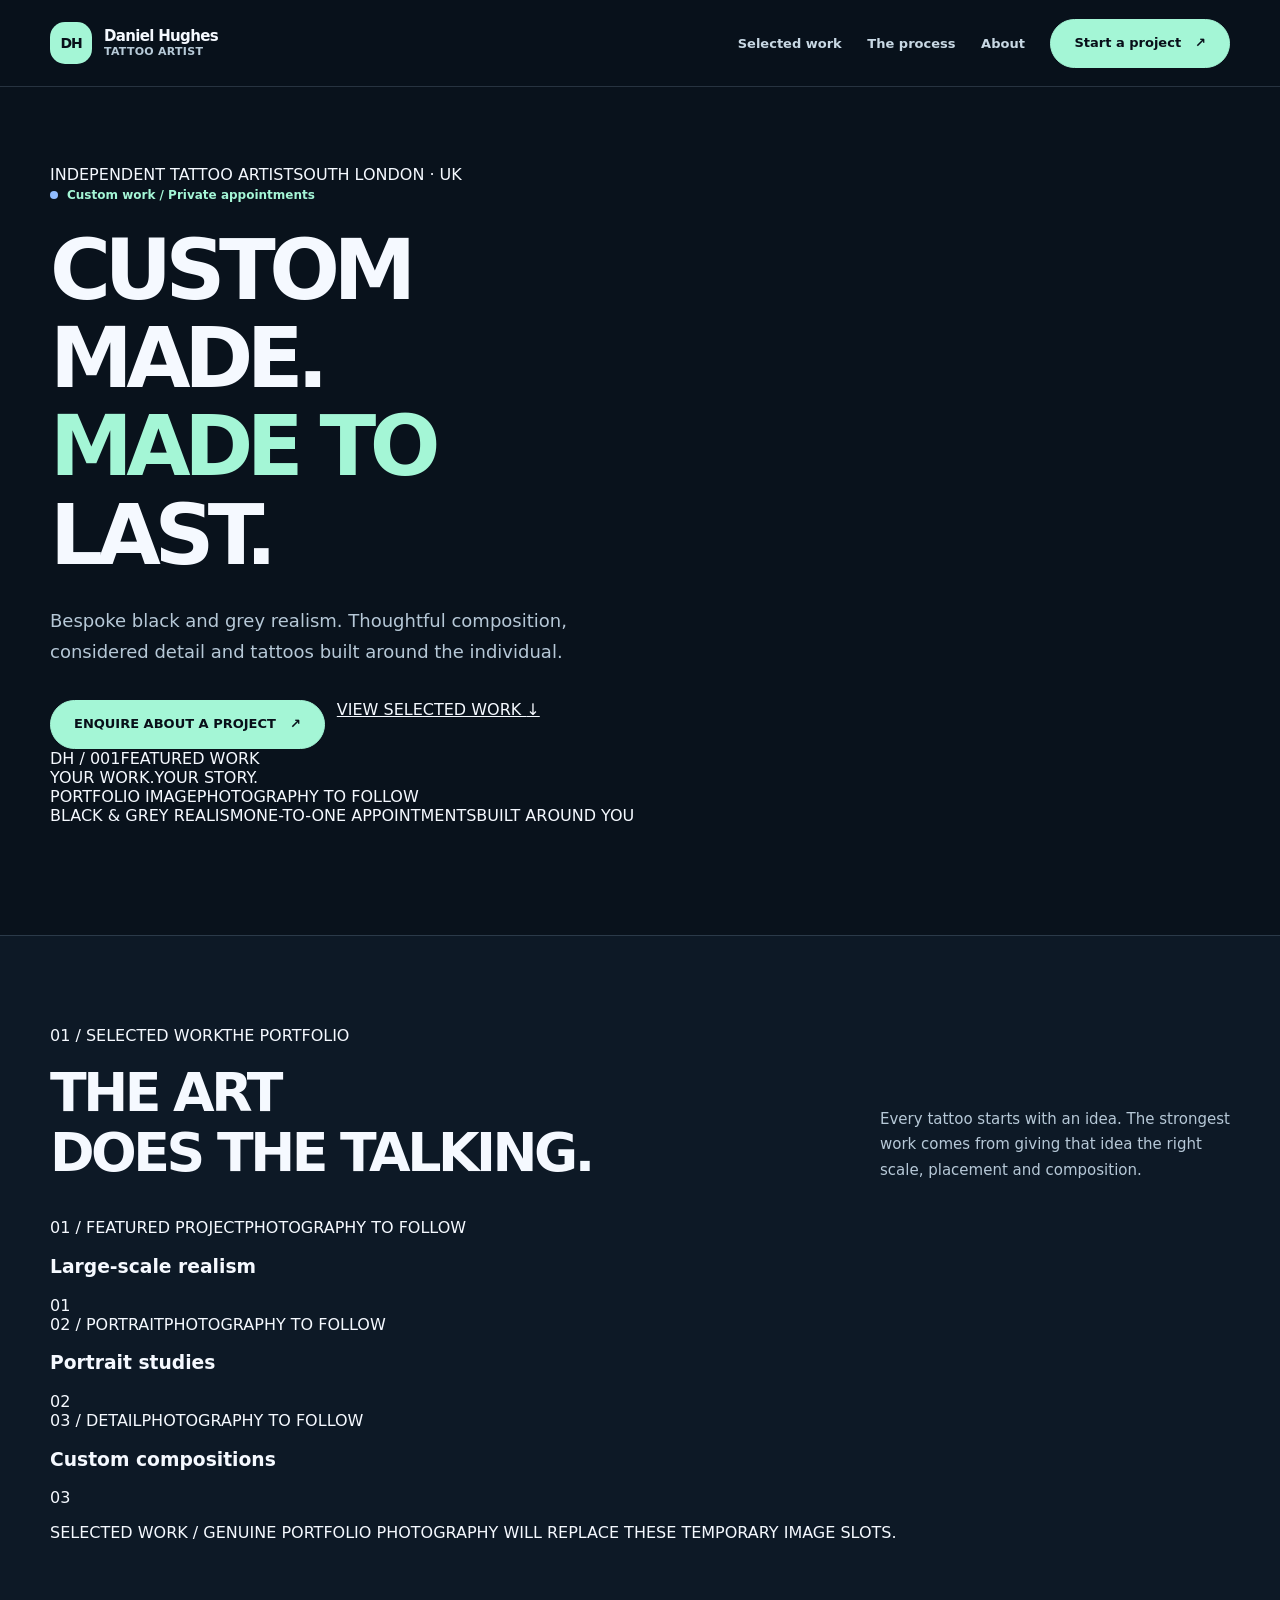
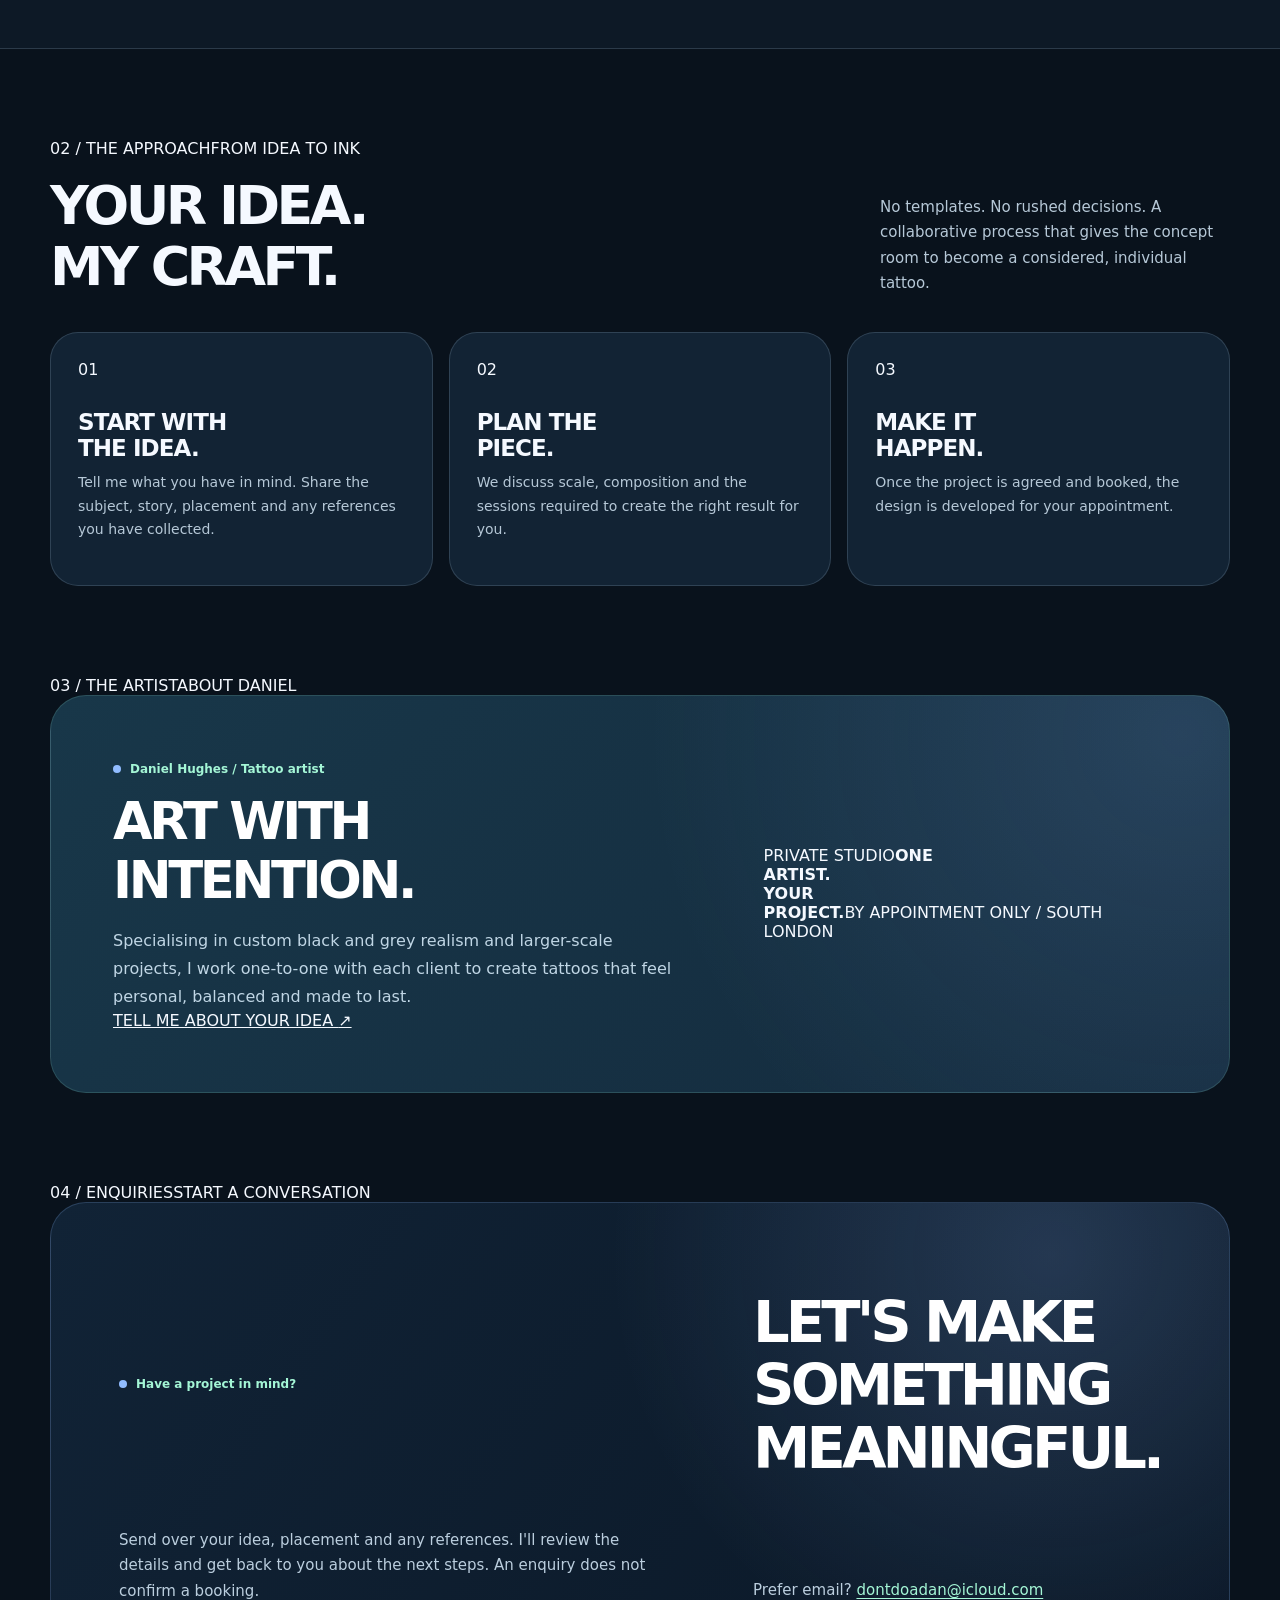
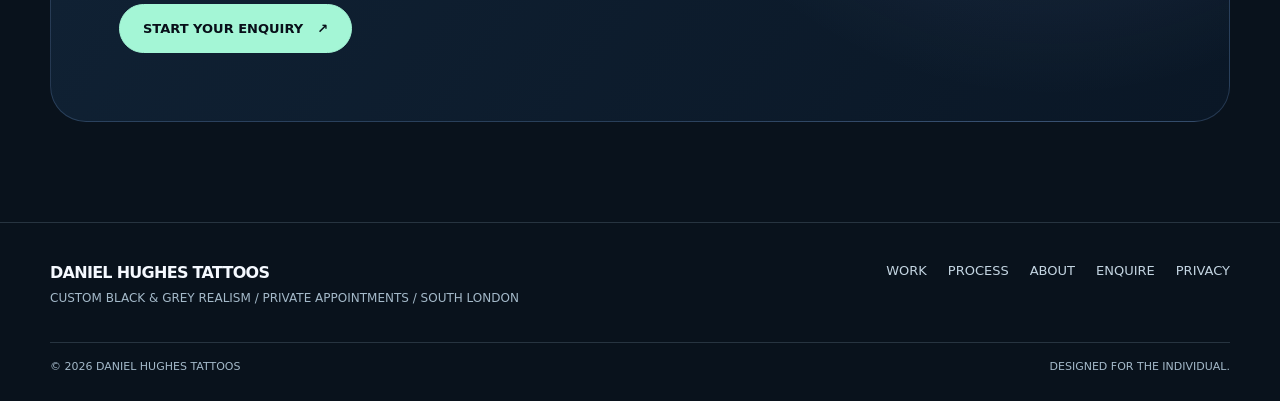
==== commit 7200e7f7: "Rebuild homepage with approved editorial monochrome direction" ====
--- a/index.html
+++ b/index.html
@@ -1,12 +1,15 @@
 <!doctype html>
-<html lang="en">
+<html lang="en-GB">
 <head>
   <meta charset="utf-8">
   <meta name="viewport" content="width=device-width, initial-scale=1">
-  <meta name="description" content="Daniel Hughes creates bespoke black and grey realism tattoos from a private studio in South London. Explore custom work and enquire about a project.">
-  <meta name="robots" content="noindex, nofollow">
-  <meta name="theme-color" content="#09121c">
-  <title>Daniel Hughes Tattoos — Custom Black &amp; Grey Realism</title>
+  <meta name="description" content="Daniel Hughes is a South London tattoo artist specialising in custom black and grey realism and large-scale bespoke tattoo projects. Private appointments by enquiry.">
+  <meta name="robots" content="index, follow">
+  <meta name="theme-color" content="#111111">
+  <title>Daniel Hughes Tattoos | Custom Black &amp; Grey Realism</title>
+  <link rel="preconnect" href="https://fonts.googleapis.com">
+  <link rel="preconnect" href="https://fonts.gstatic.com" crossorigin>
+  <link href="https://fonts.googleapis.com/css2?family=Archivo+Black&family=Poppins:wght@400;500;600;700;800;900&display=swap" rel="stylesheet">
   <link rel="stylesheet" href="/site.css">
   <link rel="stylesheet" href="/dark-theme.css">
   <script src="/site-nav.js" defer></script>
@@ -15,15 +18,15 @@
   <a class="skip-link" href="#main">Skip to content</a>
   <header class="global-header">
     <div class="site-wrap global-header-inner">
-      <a class="global-wordmark" href="/" aria-label="Daniel Hughes Tattoos — home"><span>Daniel Hughes</span><span>Tattoos</span></a>
+      <a class="global-wordmark" href="/" aria-label="Daniel Hughes Tattoos — home"><span>Daniel Hughes</span><span>TATTOO ARTIST</span></a>
       <nav class="global-nav" aria-label="Main navigation">
-        <a href="#work">Work</a><a href="#approach">Approach</a><a href="#studio">Studio</a><a href="/2027-portfolio-projects/">2027 Projects</a>
+        <a href="#work">Selected work</a><a href="#approach">The process</a><a href="#studio">About</a>
         <a class="global-nav-cta" href="/enquire.html">Start a project <span aria-hidden="true">↗</span></a>
       </nav>
       <details class="mobile-navigation">
-        <summary>Menu <span class="menu-lines" aria-hidden="true"></span></summary>
+        <summary>MENU <span class="menu-lines" aria-hidden="true"></span></summary>
         <nav class="mobile-navigation-panel" aria-label="Mobile navigation">
-          <a href="#work">Work</a><a href="#approach">Approach</a><a href="#studio">Studio</a><a href="/2027-portfolio-projects/">2027 Projects</a>
+          <a href="#work">Selected work</a><a href="#approach">The process</a><a href="#studio">About</a>
           <a href="/enquire.html">Start a project ↗</a>
         </nav>
       </details>
@@ -32,78 +35,91 @@
 
   <main id="main">
     <section class="hero" aria-labelledby="hero-heading">
-      <div class="site-wrap hero-inner">
-        <div class="hero-copy">
-          <p class="section-label">Private tattoo studio · South London</p>
-          <h1 id="hero-heading">Black &amp; grey.<br><span>Made personal.</span></h1>
-          <p>Custom realism tattoos designed around you. From the first idea to the finished piece, every detail is considered.</p>
-          <div class="hero-actions">
-            <a class="pill-button primary" href="/enquire.html">Start your project <span aria-hidden="true">↗</span></a>
-            <a class="pill-button secondary" href="#work">Explore the work <span aria-hidden="true">↓</span></a>
+      <div class="site-wrap">
+        <div class="hero-topline"><span>INDEPENDENT TATTOO ARTIST</span><span>SOUTH LONDON · UK</span></div>
+        <div class="hero-layout">
+          <div class="hero-copy">
+            <p class="section-label">Custom work / Private appointments</p>
+            <h1 id="hero-heading">CUSTOM<br>MADE.<br><span>MADE TO</span><br>LAST.</h1>
+            <p class="hero-intro">Bespoke black and grey realism. Thoughtful composition, considered detail and tattoos built around the individual.</p>
+            <div class="hero-actions">
+              <a class="pill-button primary" href="/enquire.html">ENQUIRE ABOUT A PROJECT <span aria-hidden="true">↗</span></a>
+              <a class="text-link" href="#work">VIEW SELECTED WORK <span aria-hidden="true">↓</span></a>
+            </div>
           </div>
-          <div class="hero-fine">Bespoke designs. One-to-one appointments. Future dates by enquiry.</div>
+          <div class="hero-visual image-slot image-slot-hero" role="img" aria-label="Featured tattoo photography placeholder — Daniel's portfolio photography will be added">
+            <div class="slot-top"><span>DH / 001</span><span>FEATURED WORK</span></div>
+            <div class="slot-centre"><span>YOUR WORK.</span><span>YOUR STORY.</span></div>
+            <div class="slot-bottom"><span>PORTFOLIO IMAGE</span><span>PHOTOGRAPHY TO FOLLOW</span></div>
+          </div>
         </div>
-        <div class="hero-feature" aria-label="Daniel Hughes Tattoos, custom black and grey realism">
-          <div class="hero-feature-top"><span>Daniel Hughes</span><span>Independent artist</span></div>
-          <div class="hero-feature-seal" aria-hidden="true"><strong>DH</strong></div>
-          <div class="hero-feature-bottom"><p>Thoughtful work.<br>Made to last.</p><span>Black &amp; grey realism</span></div>
+        <div class="hero-bottomline"><span>BLACK &amp; GREY REALISM</span><span>ONE-TO-ONE APPOINTMENTS</span><span>BUILT AROUND YOU</span></div>
+      </div>
+    </section>
+
+    <section class="work-section section" id="work" aria-labelledby="work-heading">
+      <div class="site-wrap">
+        <div class="section-topline"><span>01 / SELECTED WORK</span><span>THE PORTFOLIO</span></div>
+        <div class="section-heading">
+          <h2 id="work-heading">THE ART<br><span>DOES THE TALKING.</span></h2>
+          <p>Every tattoo starts with an idea. The strongest work comes from giving that idea the right scale, placement and composition.</p>
+        </div>
+        <div class="portfolio-grid">
+          <article class="portfolio-card portfolio-card-large">
+            <div class="image-slot portfolio-image slot-lion" role="img" aria-label="Portfolio photograph placeholder one"><span class="image-index">01 / FEATURED PROJECT</span><span class="image-caption">PHOTOGRAPHY TO FOLLOW</span></div>
+            <div class="portfolio-meta"><h3>Large-scale realism</h3><span>01</span></div>
+          </article>
+          <article class="portfolio-card">
+            <div class="image-slot portfolio-image slot-portrait" role="img" aria-label="Portfolio photograph placeholder two"><span class="image-index">02 / PORTRAIT</span><span class="image-caption">PHOTOGRAPHY TO FOLLOW</span></div>
+            <div class="portfolio-meta"><h3>Portrait studies</h3><span>02</span></div>
+          </article>
+          <article class="portfolio-card">
+            <div class="image-slot portfolio-image slot-detail" role="img" aria-label="Portfolio photograph placeholder three"><span class="image-index">03 / DETAIL</span><span class="image-caption">PHOTOGRAPHY TO FOLLOW</span></div>
+            <div class="portfolio-meta"><h3>Custom compositions</h3><span>03</span></div>
+          </article>
+        </div>
+        <p class="portfolio-note">SELECTED WORK / GENUINE PORTFOLIO PHOTOGRAPHY WILL REPLACE THESE TEMPORARY IMAGE SLOTS.</p>
+      </div>
+    </section>
+
+    <section class="approach-section section" id="approach" aria-labelledby="approach-heading">
+      <div class="site-wrap">
+        <div class="section-topline"><span>02 / THE APPROACH</span><span>FROM IDEA TO INK</span></div>
+        <div class="section-heading">
+          <h2 id="approach-heading">YOUR IDEA.<br><span>MY CRAFT.</span></h2>
+          <p>No templates. No rushed decisions. A collaborative process that gives the concept room to become a considered, individual tattoo.</p>
+        </div>
+        <div class="process-grid">
+          <article class="process-card"><span class="process-number">01</span><h3>START WITH<br>THE IDEA.</h3><p>Tell me what you have in mind. Share the subject, story, placement and any references you have collected.</p></article>
+          <article class="process-card"><span class="process-number">02</span><h3>PLAN THE<br>PIECE.</h3><p>We discuss scale, composition and the sessions required to create the right result for you.</p></article>
+          <article class="process-card"><span class="process-number">03</span><h3>MAKE IT<br>HAPPEN.</h3><p>Once the project is agreed and booked, the design is developed for your appointment.</p></article>
         </div>
       </div>
     </section>
 
-    <section class="section work-section" id="work" aria-labelledby="work-heading">
+    <section class="studio-section section" id="studio" aria-labelledby="studio-heading">
       <div class="site-wrap">
-        <p class="section-label">The work</p>
-        <div class="section-heading">
-          <h2 id="work-heading">Made to fit the idea, not a template.</h2>
-          <p>Every project is different. These are some of the kinds of custom tattoo work I specialise in.</p>
-        </div>
-        <div class="work-grid">
-          <article class="work-card"><span class="number">01</span><div><h3>Full sleeves</h3><p>Large-scale compositions designed to move naturally with the arm.</p></div></article>
-          <article class="work-card"><span class="number">02</span><div><h3>Back pieces</h3><p>Connected realism projects developed as a complete piece over multiple sessions.</p></div></article>
-          <article class="work-card"><span class="number">03</span><div><h3>Custom realism</h3><p>Personal imagery, considered placement and detail tailored to you.</p></div></article>
+        <div class="section-topline"><span>03 / THE ARTIST</span><span>ABOUT DANIEL</span></div>
+        <div class="studio-panel">
+          <div class="studio-copy">
+            <p class="section-label">Daniel Hughes / Tattoo artist</p>
+            <h2 id="studio-heading">ART WITH<br><span>INTENTION.</span></h2>
+            <p>Specialising in custom black and grey realism and larger-scale projects, I work one-to-one with each client to create tattoos that feel personal, balanced and made to last.</p>
+            <a class="text-link light-link" href="/enquire.html">TELL ME ABOUT YOUR IDEA <span aria-hidden="true">↗</span></a>
+          </div>
+          <div class="studio-statement"><span>PRIVATE STUDIO</span><strong>ONE<br>ARTIST.<br>YOUR<br>PROJECT.</strong><span>BY APPOINTMENT ONLY / SOUTH LONDON</span></div>
         </div>
       </div>
     </section>
 
-    <section class="section process-section" id="approach" aria-labelledby="approach-heading">
+    <section class="cta-section section" aria-labelledby="cta-heading">
       <div class="site-wrap">
-        <p class="section-label">The approach</p>
-        <div class="section-heading">
-          <h2 id="approach-heading">A simple process, from idea to ink.</h2>
-          <p>You do not need to arrive with a finished design. Start with the idea and we can work through the details.</p>
-        </div>
-        <div class="process-grid">
-          <article class="process-card"><span class="number">1</span><h3>Tell me your idea</h3><p>Share what you have in mind, the placement and any references.</p></article>
-          <article class="process-card"><span class="number">2</span><h3>Plan the piece</h3><p>We discuss the scale, composition and sessions the project may need.</p></article>
-          <article class="process-card"><span class="number">3</span><h3>Create your tattoo</h3><p>Once agreed and booked, the work is created with time and attention to detail.</p></article>
-        </div>
-      </div>
-    </section>
-
-    <section class="studio-section" id="studio" aria-labelledby="studio-heading">
-      <div class="site-wrap">
-        <div class="studio-panel">
-          <div>
-            <p class="section-label">The studio</p>
-            <h2 id="studio-heading">A space to focus on your piece.</h2>
-            <p>Custom work in a private South London studio, with one-to-one appointments and a considered approach to every project.</p>
-          </div>
-          <div class="studio-note">Private appointments.<br>Personal designs.<br>No off-the-shelf tattoos.</div>
-        </div>
-      </div>
-    </section>
-
-    <section class="cta-section" aria-labelledby="cta-heading">
-      <div class="site-wrap">
+        <div class="section-topline"><span>04 / ENQUIRIES</span><span>START A CONVERSATION</span></div>
         <div class="cta-panel">
-          <div>
-            <p class="section-label">Let's talk tattoos</p>
-            <h2 id="cta-heading">Have an idea in mind?</h2>
-            <p>Send over your concept, placement and any references. I'll review the details and we can discuss the next steps. An enquiry doesn't confirm a booking.</p>
-            <div class="email-note">Prefer email? <a href="mailto:dontdoadan@icloud.com?subject=Tattoo%20Enquiry">Contact the studio directly.</a></div>
-          </div>
-          <a class="pill-button" href="/enquire.html">Start your project <span aria-hidden="true">↗</span></a>
+          <p class="section-label">Have a project in mind?</p>
+          <h2 id="cta-heading">LET'S MAKE<br><span>SOMETHING</span><br>MEANINGFUL.</h2>
+          <div class="cta-bottom"><p>Send over your idea, placement and any references. I'll review the details and get back to you about the next steps. An enquiry does not confirm a booking.</p><a class="pill-button primary" href="/enquire.html">START YOUR ENQUIRY <span aria-hidden="true">↗</span></a></div>
+          <p class="email-note">Prefer email? <a href="mailto:dontdoadan@icloud.com?subject=Tattoo%20Enquiry">dontdoadan@icloud.com</a></p>
         </div>
       </div>
     </section>
@@ -112,12 +128,10 @@
   <footer class="global-footer">
     <div class="site-wrap">
       <div class="global-footer-grid">
-        <div><div class="footer-brand">Daniel Hughes Tattoos</div><div class="footer-sub">Custom black &amp; grey realism · Private studio, South London</div></div>
-        <nav class="footer-links" aria-label="Footer navigation">
-          <a href="#work">Work</a><a href="#approach">Approach</a><a href="#studio">Studio</a><a href="/enquire.html">Enquire</a><a href="/privacy.html">Privacy</a><a href="/2027-portfolio-projects/">2027 Projects</a>
-        </nav>
+        <div><div class="footer-brand">DANIEL HUGHES TATTOOS</div><div class="footer-sub">CUSTOM BLACK &amp; GREY REALISM / PRIVATE APPOINTMENTS / SOUTH LONDON</div></div>
+        <nav class="footer-links" aria-label="Footer navigation"><a href="#work">WORK</a><a href="#approach">PROCESS</a><a href="#studio">ABOUT</a><a href="/enquire.html">ENQUIRE</a><a href="/privacy.html">PRIVACY</a></nav>
       </div>
-      <div class="footer-bottom"><span>© 2026 Daniel Hughes Tattoos</span><span>Designed for the individual.</span></div>
+      <div class="footer-bottom"><span>© 2026 DANIEL HUGHES TATTOOS</span><span>DESIGNED FOR THE INDIVIDUAL.</span></div>
     </div>
   </footer>
 </body>
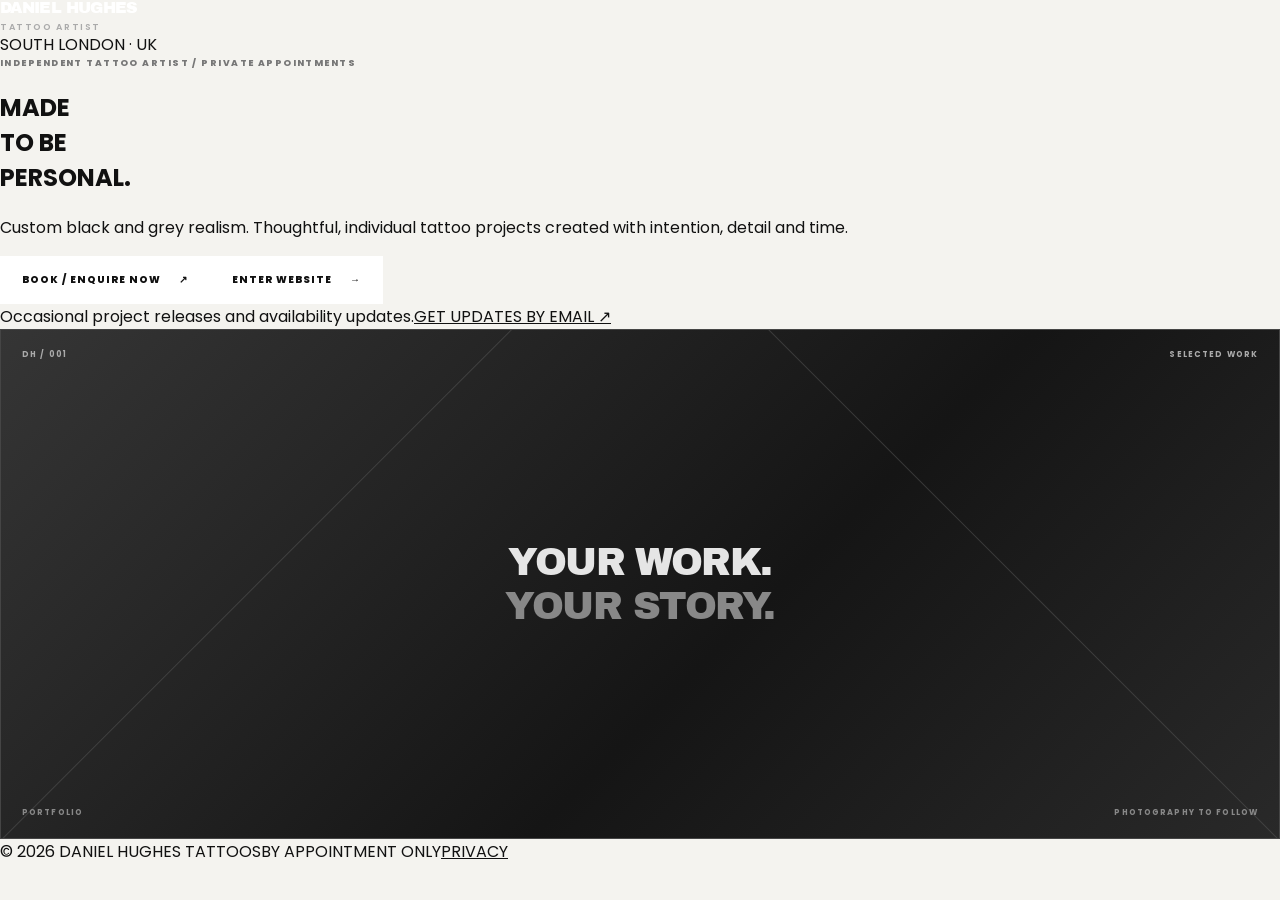
==== commit bb4f92e0: "Create welcome landing page" ====
--- a/index.html
+++ b/index.html
@@ -1,138 +1,3 @@
 <!doctype html>
-<html lang="en-GB">
-<head>
-  <meta charset="utf-8">
-  <meta name="viewport" content="width=device-width, initial-scale=1">
-  <meta name="description" content="Daniel Hughes is a South London tattoo artist specialising in custom black and grey realism and large-scale bespoke tattoo projects. Private appointments by enquiry.">
-  <meta name="robots" content="index, follow">
-  <meta name="theme-color" content="#111111">
-  <title>Daniel Hughes Tattoos | Custom Black &amp; Grey Realism</title>
-  <link rel="preconnect" href="https://fonts.googleapis.com">
-  <link rel="preconnect" href="https://fonts.gstatic.com" crossorigin>
-  <link href="https://fonts.googleapis.com/css2?family=Archivo+Black&family=Poppins:wght@400;500;600;700;800;900&display=swap" rel="stylesheet">
-  <link rel="stylesheet" href="/site.css">
-  <link rel="stylesheet" href="/dark-theme.css">
-  <script src="/site-nav.js" defer></script>
-</head>
-<body class="home-page">
-  <a class="skip-link" href="#main">Skip to content</a>
-  <header class="global-header">
-    <div class="site-wrap global-header-inner">
-      <a class="global-wordmark" href="/" aria-label="Daniel Hughes Tattoos — home"><span>Daniel Hughes</span><span>TATTOO ARTIST</span></a>
-      <nav class="global-nav" aria-label="Main navigation">
-        <a href="#work">Selected work</a><a href="#approach">The process</a><a href="#studio">About</a>
-        <a class="global-nav-cta" href="/enquire.html">Start a project <span aria-hidden="true">↗</span></a>
-      </nav>
-      <details class="mobile-navigation">
-        <summary>MENU <span class="menu-lines" aria-hidden="true"></span></summary>
-        <nav class="mobile-navigation-panel" aria-label="Mobile navigation">
-          <a href="#work">Selected work</a><a href="#approach">The process</a><a href="#studio">About</a>
-          <a href="/enquire.html">Start a project ↗</a>
-        </nav>
-      </details>
-    </div>
-  </header>
-
-  <main id="main">
-    <section class="hero" aria-labelledby="hero-heading">
-      <div class="site-wrap">
-        <div class="hero-topline"><span>INDEPENDENT TATTOO ARTIST</span><span>SOUTH LONDON · UK</span></div>
-        <div class="hero-layout">
-          <div class="hero-copy">
-            <p class="section-label">Custom work / Private appointments</p>
-            <h1 id="hero-heading">CUSTOM<br>MADE.<br><span>MADE TO</span><br>LAST.</h1>
-            <p class="hero-intro">Bespoke black and grey realism. Thoughtful composition, considered detail and tattoos built around the individual.</p>
-            <div class="hero-actions">
-              <a class="pill-button primary" href="/enquire.html">ENQUIRE ABOUT A PROJECT <span aria-hidden="true">↗</span></a>
-              <a class="text-link" href="#work">VIEW SELECTED WORK <span aria-hidden="true">↓</span></a>
-            </div>
-          </div>
-          <div class="hero-visual image-slot image-slot-hero" role="img" aria-label="Featured tattoo photography placeholder — Daniel's portfolio photography will be added">
-            <div class="slot-top"><span>DH / 001</span><span>FEATURED WORK</span></div>
-            <div class="slot-centre"><span>YOUR WORK.</span><span>YOUR STORY.</span></div>
-            <div class="slot-bottom"><span>PORTFOLIO IMAGE</span><span>PHOTOGRAPHY TO FOLLOW</span></div>
-          </div>
-        </div>
-        <div class="hero-bottomline"><span>BLACK &amp; GREY REALISM</span><span>ONE-TO-ONE APPOINTMENTS</span><span>BUILT AROUND YOU</span></div>
-      </div>
-    </section>
-
-    <section class="work-section section" id="work" aria-labelledby="work-heading">
-      <div class="site-wrap">
-        <div class="section-topline"><span>01 / SELECTED WORK</span><span>THE PORTFOLIO</span></div>
-        <div class="section-heading">
-          <h2 id="work-heading">THE ART<br><span>DOES THE TALKING.</span></h2>
-          <p>Every tattoo starts with an idea. The strongest work comes from giving that idea the right scale, placement and composition.</p>
-        </div>
-        <div class="portfolio-grid">
-          <article class="portfolio-card portfolio-card-large">
-            <div class="image-slot portfolio-image slot-lion" role="img" aria-label="Portfolio photograph placeholder one"><span class="image-index">01 / FEATURED PROJECT</span><span class="image-caption">PHOTOGRAPHY TO FOLLOW</span></div>
-            <div class="portfolio-meta"><h3>Large-scale realism</h3><span>01</span></div>
-          </article>
-          <article class="portfolio-card">
-            <div class="image-slot portfolio-image slot-portrait" role="img" aria-label="Portfolio photograph placeholder two"><span class="image-index">02 / PORTRAIT</span><span class="image-caption">PHOTOGRAPHY TO FOLLOW</span></div>
-            <div class="portfolio-meta"><h3>Portrait studies</h3><span>02</span></div>
-          </article>
-          <article class="portfolio-card">
-            <div class="image-slot portfolio-image slot-detail" role="img" aria-label="Portfolio photograph placeholder three"><span class="image-index">03 / DETAIL</span><span class="image-caption">PHOTOGRAPHY TO FOLLOW</span></div>
-            <div class="portfolio-meta"><h3>Custom compositions</h3><span>03</span></div>
-          </article>
-        </div>
-        <p class="portfolio-note">SELECTED WORK / GENUINE PORTFOLIO PHOTOGRAPHY WILL REPLACE THESE TEMPORARY IMAGE SLOTS.</p>
-      </div>
-    </section>
-
-    <section class="approach-section section" id="approach" aria-labelledby="approach-heading">
-      <div class="site-wrap">
-        <div class="section-topline"><span>02 / THE APPROACH</span><span>FROM IDEA TO INK</span></div>
-        <div class="section-heading">
-          <h2 id="approach-heading">YOUR IDEA.<br><span>MY CRAFT.</span></h2>
-          <p>No templates. No rushed decisions. A collaborative process that gives the concept room to become a considered, individual tattoo.</p>
-        </div>
-        <div class="process-grid">
-          <article class="process-card"><span class="process-number">01</span><h3>START WITH<br>THE IDEA.</h3><p>Tell me what you have in mind. Share the subject, story, placement and any references you have collected.</p></article>
-          <article class="process-card"><span class="process-number">02</span><h3>PLAN THE<br>PIECE.</h3><p>We discuss scale, composition and the sessions required to create the right result for you.</p></article>
-          <article class="process-card"><span class="process-number">03</span><h3>MAKE IT<br>HAPPEN.</h3><p>Once the project is agreed and booked, the design is developed for your appointment.</p></article>
-        </div>
-      </div>
-    </section>
-
-    <section class="studio-section section" id="studio" aria-labelledby="studio-heading">
-      <div class="site-wrap">
-        <div class="section-topline"><span>03 / THE ARTIST</span><span>ABOUT DANIEL</span></div>
-        <div class="studio-panel">
-          <div class="studio-copy">
-            <p class="section-label">Daniel Hughes / Tattoo artist</p>
-            <h2 id="studio-heading">ART WITH<br><span>INTENTION.</span></h2>
-            <p>Specialising in custom black and grey realism and larger-scale projects, I work one-to-one with each client to create tattoos that feel personal, balanced and made to last.</p>
-            <a class="text-link light-link" href="/enquire.html">TELL ME ABOUT YOUR IDEA <span aria-hidden="true">↗</span></a>
-          </div>
-          <div class="studio-statement"><span>PRIVATE STUDIO</span><strong>ONE<br>ARTIST.<br>YOUR<br>PROJECT.</strong><span>BY APPOINTMENT ONLY / SOUTH LONDON</span></div>
-        </div>
-      </div>
-    </section>
-
-    <section class="cta-section section" aria-labelledby="cta-heading">
-      <div class="site-wrap">
-        <div class="section-topline"><span>04 / ENQUIRIES</span><span>START A CONVERSATION</span></div>
-        <div class="cta-panel">
-          <p class="section-label">Have a project in mind?</p>
-          <h2 id="cta-heading">LET'S MAKE<br><span>SOMETHING</span><br>MEANINGFUL.</h2>
-          <div class="cta-bottom"><p>Send over your idea, placement and any references. I'll review the details and get back to you about the next steps. An enquiry does not confirm a booking.</p><a class="pill-button primary" href="/enquire.html">START YOUR ENQUIRY <span aria-hidden="true">↗</span></a></div>
-          <p class="email-note">Prefer email? <a href="mailto:dontdoadan@icloud.com?subject=Tattoo%20Enquiry">dontdoadan@icloud.com</a></p>
-        </div>
-      </div>
-    </section>
-  </main>
-
-  <footer class="global-footer">
-    <div class="site-wrap">
-      <div class="global-footer-grid">
-        <div><div class="footer-brand">DANIEL HUGHES TATTOOS</div><div class="footer-sub">CUSTOM BLACK &amp; GREY REALISM / PRIVATE APPOINTMENTS / SOUTH LONDON</div></div>
-        <nav class="footer-links" aria-label="Footer navigation"><a href="#work">WORK</a><a href="#approach">PROCESS</a><a href="#studio">ABOUT</a><a href="/enquire.html">ENQUIRE</a><a href="/privacy.html">PRIVACY</a></nav>
-      </div>
-      <div class="footer-bottom"><span>© 2026 DANIEL HUGHES TATTOOS</span><span>DESIGNED FOR THE INDIVIDUAL.</span></div>
-    </div>
-  </footer>
-</body>
-</html>+<html lang="en-GB"><head><meta charset="utf-8"><meta name="viewport" content="width=device-width, initial-scale=1"><meta name="description" content="Custom tattoo work by Daniel Hughes. Explore the portfolio or start a private appointment enquiry."><meta name="theme-color" content="#111111"><title>Daniel Hughes Tattoos | Welcome</title><link rel="preconnect" href="https://fonts.googleapis.com"><link rel="preconnect" href="https://fonts.gstatic.com" crossorigin><link href="https://fonts.googleapis.com/css2?family=Archivo+Black&family=Poppins:wght@400;500;600;700;800;900&display=swap" rel="stylesheet"><link rel="stylesheet" href="/site.css"><link rel="stylesheet" href="/dark-theme.css"></head>
+<body class="landing-page"><main class="landing-shell"><div class="landing-brand"><a class="global-wordmark" href="/" aria-label="Daniel Hughes Tattoos"><span>Daniel Hughes</span><span>TATTOO ARTIST</span></a><span class="landing-location">SOUTH LONDON · UK</span></div><section class="landing-content"><div class="landing-copy"><p class="section-label">Independent tattoo artist / Private appointments</p><h1>MADE<br>TO BE<br><span>PERSONAL.</span></h1><p class="landing-intro">Custom black and grey realism. Thoughtful, individual tattoo projects created with intention, detail and time.</p><div class="landing-actions"><a class="pill-button primary" href="/enquire.html">BOOK / ENQUIRE NOW <span aria-hidden="true">↗</span></a><a class="pill-button secondary" href="/home.html">ENTER WEBSITE <span aria-hidden="true">→</span></a></div><div class="landing-signup"><span>Occasional project releases and availability updates.</span><a href="mailto:dontdoadan@icloud.com?subject=Website%20updates&body=Please%20add%20me%20to%20occasional%20Daniel%20Hughes%20Tattoos%20updates.%20My%20name%20is%3A">GET UPDATES BY EMAIL ↗</a></div></div><div class="landing-art image-slot image-slot-hero" role="img" aria-label="Temporary featured tattoo photography placeholder"><div class="slot-top"><span>DH / 001</span><span>SELECTED WORK</span></div><div class="slot-centre"><span>YOUR WORK.</span><span>YOUR STORY.</span></div><div class="slot-bottom"><span>PORTFOLIO</span><span>PHOTOGRAPHY TO FOLLOW</span></div></div></section><footer class="landing-footer"><span>© 2026 DANIEL HUGHES TATTOOS</span><span>BY APPOINTMENT ONLY</span><a href="/privacy.html">PRIVACY</a></footer></main></body></html>
--- a/site.css
+++ b/site.css
@@ -1,209 +1,107 @@
-/* Daniel Hughes Tattoos — simple, rounded, responsive design system. */
-:root{
-  color-scheme:light;
-  --site-bg:#f7f7f4;
-  --site-surface:#fff;
-  --site-ink:#222522;
-  --site-muted:#636b61;
-  --site-border:#e5e8e1;
-  --site-sage:#deeadb;
-  --site-sage-strong:#c7dbbf;
-  --site-font:ui-rounded,"Avenir Next","Nunito Sans","Segoe UI",system-ui,-apple-system,sans-serif;
-  --site-radius:30px;
-  --site-pill:999px;
-}
+@import url('https://fonts.googleapis.com/css2?family=Archivo+Black&family=Poppins:wght@400;500;600;700;800;900&display=swap');
+:root{color-scheme:light;--paper:#f4f3ef;--white:#fff;--ink:#111;--muted:#66645f;--line:#d8d6d0;--dark:#111;--display:'Archivo Black',Impact,sans-serif;--body:'Poppins',Arial,sans-serif;--wrap:1240px}
 *,*::before,*::after{box-sizing:border-box}
-html{scroll-behavior:smooth;scroll-padding-top:92px}
-body{margin:0;background:var(--site-bg);color:var(--site-ink);font-family:var(--site-font);-webkit-font-smoothing:antialiased}
-a{color:inherit}
-button,input,textarea,select{font:inherit}
-:focus-visible{outline:3px solid #608e56;outline-offset:4px}
-::selection{color:#172117;background:#cee5c6}
-.site-wrap{width:min(1180px,calc(100% - 64px));margin-inline:auto}
-.skip-link{position:fixed;z-index:100;top:-90px;left:20px;padding:13px 20px;border-radius:16px;background:var(--site-ink);color:#fff;text-decoration:none}
-.skip-link:focus{top:12px}
-.global-header{position:sticky;top:0;z-index:40;background:rgba(247,247,244,.96);border-bottom:1px solid var(--site-border);backdrop-filter:blur(14px);-webkit-backdrop-filter:blur(14px)}
-.global-header-inner{display:flex;align-items:center;justify-content:space-between;gap:22px;min-height:86px}
-.global-wordmark{display:grid;grid-template-columns:42px auto;grid-template-rows:auto auto;align-items:center;gap:0 12px;font-size:15px;line-height:1.2;font-weight:850;letter-spacing:-.045em;text-decoration:none;white-space:nowrap}
-.global-wordmark span:first-child{grid-column:2;grid-row:1;align-self:end}.global-wordmark span:last-child{grid-column:2;grid-row:2;align-self:start}
-.global-wordmark::before{content:"DH";grid-column:1;grid-row:1/span 2;display:grid;place-items:center;width:42px;height:42px;border-radius:15px;color:#fff;background:var(--site-ink);font-size:14px;font-weight:900;letter-spacing:-.09em}
-.global-wordmark span:last-child{display:block;font-size:11px;font-weight:600;letter-spacing:.025em;color:var(--site-muted)}
-.global-nav{display:flex;align-items:center;gap:clamp(16px,2vw,30px)}
-.global-nav>a:not(.global-nav-cta){font-size:13px;font-weight:650;color:#4e554e;text-decoration:none;transition:color .16s}
-.global-nav>a:not(.global-nav-cta):hover{color:var(--site-ink)}
-.global-nav-cta,.pill-button{display:inline-flex;align-items:center;justify-content:center;gap:14px;min-height:49px;padding:0 23px;border-radius:var(--site-pill);border:1px solid var(--site-ink);font-size:13px;line-height:1.2;font-weight:800;text-decoration:none;white-space:nowrap;transition:background .2s,color .2s,transform .2s}
-.global-nav-cta,.pill-button.primary{background:var(--site-ink);color:#fff}
-.global-nav-cta:hover,.pill-button.primary:hover{background:#39473b;color:#fff;transform:translateY(-2px)}
-.pill-button.secondary{background:#fff;color:var(--site-ink);border-color:#d8ddd5}
-.pill-button.secondary:hover{background:#edf3eb;transform:translateY(-2px)}
-.mobile-navigation{display:none;position:relative}
-.mobile-navigation summary{list-style:none;display:flex;align-items:center;gap:9px;min-height:44px;padding:10px 0 10px 10px;font-size:13px;font-weight:800;cursor:pointer}
-.mobile-navigation summary::-webkit-details-marker{display:none}
-.menu-lines,.menu-lines::before,.menu-lines::after{display:block;position:relative;width:20px;height:2px;border-radius:3px;background:var(--site-ink)}
-.menu-lines::before,.menu-lines::after{content:"";position:absolute;left:0}
-.menu-lines::before{top:-6px}.menu-lines::after{top:6px}
-.mobile-navigation[open] .menu-lines{background:transparent}
-.mobile-navigation[open] .menu-lines::before{top:0;transform:rotate(45deg)}
-.mobile-navigation[open] .menu-lines::after{top:0;transform:rotate(-45deg)}
-.mobile-navigation-panel{position:absolute;top:calc(100% + 12px);right:-10px;display:grid;gap:3px;width:min(320px,calc(100vw - 38px));padding:14px;border:1px solid var(--site-border);border-radius:22px;background:var(--site-surface);box-shadow:0 22px 55px rgba(24,35,24,.12)}
-.mobile-navigation-panel a{display:block;padding:14px 16px;border-radius:13px;color:var(--site-ink);font-weight:700;font-size:14px;text-decoration:none}
-.mobile-navigation-panel a:hover{background:var(--site-sage)}
-.mobile-navigation-panel a:last-child{background:var(--site-ink);color:#fff;border-radius:var(--site-pill);text-align:center;margin-top:5px}
-.section-label{margin:0;display:inline-flex;align-items:center;gap:9px;color:#52734e;font-size:12px;font-weight:850}
-.section-label::before{content:"";width:8px;height:8px;border-radius:50%;background:#86ac7d}
-.home-page main{overflow:hidden}
-.hero{padding:78px 0 110px}
-.hero-inner{display:grid;grid-template-columns:minmax(0,1.1fr) minmax(300px,.85fr);gap:clamp(28px,5vw,82px);align-items:center}
-.hero-copy h1{max-width:720px;margin:24px 0 25px;font-size:clamp(53px,6.5vw,92px);font-weight:900;line-height:1.06;letter-spacing:-.078em;text-wrap:balance}
-.hero-copy h1 span{color:#688463}
-.hero-copy p:not(.section-label){max-width:570px;color:var(--site-muted);font-size:clamp(16px,1.5vw,18px);line-height:1.75;margin:0}
-.hero-actions{display:flex;flex-wrap:wrap;gap:12px;margin-top:32px}
-.hero-fine{margin-top:27px;font-size:12px;color:#697469;font-weight:650}
-.hero-feature{min-height:510px;position:relative;overflow:hidden;display:flex;flex-direction:column;justify-content:space-between;padding:30px;border-radius:38px;background:var(--site-sage);border:1px solid #d2e1cc}
-.hero-feature-top{display:flex;justify-content:space-between;gap:15px;align-items:start;font-size:12px;font-weight:800;color:#405d3d}
-.hero-feature-seal{position:relative;margin:auto;display:grid;place-items:center;aspect-ratio:1;width:min(78%,310px);border:2px solid rgba(37,67,36,.23);border-radius:50%;transform:rotate(-8deg)}
-.hero-feature-seal::before,.hero-feature-seal::after{content:"";position:absolute;border:1px solid rgba(37,67,36,.16);border-radius:50%;inset:13px}
-.hero-feature-seal::after{inset:-18px;border-style:dashed}
-.hero-feature-seal strong{font-size:clamp(95px,11vw,155px);letter-spacing:-.12em;font-weight:900;color:#2c452c;margin-right:.12em}
-.hero-feature-bottom{display:flex;justify-content:space-between;gap:14px;align-items:end}
-.hero-feature-bottom p{margin:0;max-width:190px;font-size:15px;font-weight:850;line-height:1.4}
-.hero-feature-bottom span{font-size:11px;font-weight:700;color:#597357}
-.section{padding:90px 0}
-.section-heading{display:flex;align-items:end;justify-content:space-between;gap:35px;margin:18px 0 35px}
-.section-heading h2{margin:0;max-width:700px;font-size:clamp(39px,4.2vw,60px);line-height:1.12;font-weight:900;letter-spacing:-.065em;text-wrap:balance}
-.section-heading p{max-width:350px;color:var(--site-muted);font-size:15px;line-height:1.7;margin:0}
-.work-section{background:#fff;border-top:1px solid var(--site-border);border-bottom:1px solid var(--site-border)}
-.work-grid{display:grid;grid-template-columns:repeat(3,minmax(0,1fr));gap:16px}
-.work-card{display:flex;flex-direction:column;justify-content:space-between;gap:70px;min-height:310px;padding:28px;border-radius:30px;background:#f1f3ee;border:1px solid #e7ebe5;transition:transform .2s}
-.work-card:nth-child(2){background:#edf1e8}
-.work-card:nth-child(3){background:#ebeee8}
-.work-card:hover{transform:translateY(-3px)}
-.work-card .number{font-size:13px;font-weight:850;color:#60775e}
-.work-card h3{margin:0 0 12px;font-size:clamp(24px,2.4vw,34px);line-height:1.1;font-weight:850;letter-spacing:-.055em}
-.work-card p{margin:0;max-width:300px;color:#5e685d;font-size:14px;line-height:1.65}
-.process-section{background:var(--site-bg)}
-.process-grid{display:grid;grid-template-columns:repeat(3,minmax(0,1fr));gap:16px}
-.process-card{min-height:254px;padding:27px;border-radius:28px;border:1px solid var(--site-border);background:#fff}
-.process-card .number{width:42px;height:42px;display:grid;place-items:center;border-radius:50%;background:var(--site-sage);font-size:13px;font-weight:850}
-.process-card h3{margin:30px 0 10px;font-size:23px;letter-spacing:-.04em;font-weight:850}
-.process-card p{margin:0;color:var(--site-muted);font-size:14px;line-height:1.7}
-.studio-section{padding-top:0}
-.studio-panel{padding:clamp(32px,5vw,62px);display:grid;grid-template-columns:minmax(0,1fr) minmax(240px,.65fr);gap:30px;align-items:center;border-radius:36px;background:var(--site-sage)}
-.studio-panel h2{margin:15px 0 17px;font-size:clamp(34px,4vw,55px);line-height:1.15;font-weight:900;letter-spacing:-.065em}
-.studio-panel p:not(.section-label){max-width:570px;margin:0;color:#455b44;font-size:16px;line-height:1.75}
-.studio-note{justify-self:end;max-width:280px;padding:23px 25px;border-radius:24px;background:rgba(255,255,255,.62);font-size:15px;line-height:1.65;font-weight:700;color:#3b593a}
-.cta-section{padding:0 0 100px}
-.cta-panel{display:grid;grid-template-columns:minmax(0,1fr) auto;align-items:center;gap:30px;padding:clamp(36px,6vw,68px);border-radius:36px;background:var(--site-ink);color:#fff}
-.cta-panel .section-label{color:#c9e2c3}
-.cta-panel h2{margin:20px 0 17px;font-size:clamp(38px,4.5vw,64px);font-weight:900;letter-spacing:-.068em;line-height:1.1}
-.cta-panel p:not(.section-label){max-width:540px;color:#c8cec7;font-size:15px;line-height:1.7;margin:0}
-.cta-panel .pill-button{background:#fff;color:var(--site-ink);border-color:#fff}
-.cta-panel .pill-button:hover{background:var(--site-sage);transform:translateY(-2px)}
-.cta-panel .email-note{font-size:12px;margin-top:17px;color:#c8cec7}
-.cta-panel .email-note a{text-underline-offset:3px}
-.global-footer{padding:40px 0 28px;border-top:1px solid var(--site-border);background:var(--site-bg)}
-.global-footer-grid{display:flex;justify-content:space-between;gap:24px;align-items:start}
-.footer-brand{font-size:16px;font-weight:850;letter-spacing:-.045em}
-.footer-sub{margin-top:7px;color:var(--site-muted);font-size:12px;line-height:1.6}
-.footer-links{display:flex;flex-wrap:wrap;gap:21px;font-size:13px;color:#4e5a4e}
-.footer-links a{text-decoration:none}
-.footer-links a:hover{text-decoration:underline}
-.footer-bottom{display:flex;justify-content:space-between;gap:12px;margin-top:34px;padding-top:17px;border-top:1px solid var(--site-border);font-size:11px;color:#778076}
-
-/* Secondary pages share the same header, links, typography and surfaces. */
+html{scroll-behavior:smooth;scroll-padding-top:84px}
+body{margin:0;background:var(--paper);color:var(--ink);font-family:var(--body);-webkit-font-smoothing:antialiased}
+a{color:inherit}button,input,textarea,select{font:inherit}::selection{background:#111;color:#fff}:focus-visible{outline:3px solid #777;outline-offset:4px}
+.site-wrap{width:min(var(--wrap),calc(100% - 72px));margin-inline:auto}
+.skip-link{position:fixed;z-index:100;top:-90px;left:20px;padding:13px 18px;background:#fff;color:#111}.skip-link:focus{top:12px}
+.global-header{position:sticky;top:0;z-index:40;background:#111;color:#fff;border-bottom:1px solid #333}
+.global-header-inner{min-height:82px;display:flex;align-items:center;justify-content:space-between;gap:24px}
+.global-wordmark{display:flex;flex-direction:column;text-decoration:none;font-family:var(--display);font-size:16px;line-height:1.05;letter-spacing:-.04em;text-transform:uppercase}
+.global-wordmark span:last-child{font-family:var(--body);font-size:9px;font-weight:600;letter-spacing:.18em;margin-top:6px;color:#aaa}
+.global-nav{display:flex;align-items:center;gap:clamp(18px,2.5vw,34px)}
+.global-nav>a:not(.global-nav-cta){font-size:10px;font-weight:700;letter-spacing:.1em;text-transform:uppercase;text-decoration:none;color:#ddd}
+.global-nav>a:hover{color:#aaa}
+.global-nav-cta,.pill-button{display:inline-flex;align-items:center;justify-content:center;gap:18px;min-height:48px;padding:0 21px;border:1px solid #fff;background:#fff;color:#111;text-decoration:none;font-size:10px;font-weight:800;letter-spacing:.1em;text-transform:uppercase;transition:background .2s,color .2s}
+.global-nav-cta:hover,.pill-button:hover{background:#bbb;border-color:#bbb;color:#111}
+.mobile-navigation{display:none;position:relative}.mobile-navigation summary{list-style:none;display:flex;align-items:center;gap:12px;min-height:44px;font-size:10px;font-weight:800;letter-spacing:.12em;cursor:pointer}.mobile-navigation summary::-webkit-details-marker{display:none}
+.menu-lines,.menu-lines:before,.menu-lines:after{display:block;position:relative;width:20px;height:2px;background:#fff}.menu-lines:before,.menu-lines:after{content:"";position:absolute;left:0}.menu-lines:before{top:-6px}.menu-lines:after{top:6px}
+.mobile-navigation[open] .menu-lines{background:transparent}.mobile-navigation[open] .menu-lines:before{top:0;transform:rotate(45deg)}.mobile-navigation[open] .menu-lines:after{top:0;transform:rotate(-45deg)}
+.mobile-navigation-panel{position:absolute;right:0;top:calc(100% + 16px);width:min(320px,calc(100vw - 36px));display:grid;gap:0;padding:12px;background:#111;border:1px solid #444}
+.mobile-navigation-panel a{padding:15px 13px;color:#fff;text-decoration:none;font-size:11px;font-weight:700;letter-spacing:.08em;text-transform:uppercase;border-bottom:1px solid #333}.mobile-navigation-panel a:last-child{background:#fff;color:#111;border:0;margin-top:8px;text-align:center}
+.hero{background:#111;color:#fff;padding:32px 0 28px}
+.hero-topline,.hero-bottomline,.section-topline{display:flex;justify-content:space-between;gap:18px;font-size:9px;font-weight:700;letter-spacing:.16em}
+.hero-topline{padding-bottom:23px;border-bottom:1px solid #393939;color:#aaa}
+.hero-layout{display:grid;grid-template-columns:minmax(0,1.03fr) minmax(300px,.97fr);gap:clamp(32px,5vw,72px);align-items:center;padding:44px 0 52px}
+.section-label{margin:0;color:#777;font-size:9px;font-weight:800;letter-spacing:.16em;text-transform:uppercase}
+.hero .section-label{color:#aaa}
+.hero-copy h1,.section-heading h2,.studio-copy h2,.cta-panel h2{font-family:var(--display);font-weight:400;letter-spacing:-.055em;text-transform:uppercase}
+.hero-copy h1{font-size:clamp(64px,9vw,126px);line-height:.91;margin:24px 0 28px}
+.hero-copy h1 span,.section-heading h2 span,.studio-copy h2 span,.cta-panel h2 span{color:#888}
+.hero-intro{max-width:470px;color:#c6c6c6;font-size:14px;line-height:1.85;margin:0}
+.hero-actions{display:flex;align-items:center;flex-wrap:wrap;gap:25px;margin-top:30px}
+.hero-actions .pill-button{background:#fff;color:#111;border-color:#fff}
+.text-link{display:inline-flex;align-items:center;gap:14px;font-size:9px;font-weight:800;letter-spacing:.13em;text-decoration:none;text-transform:uppercase;border-bottom:1px solid currentColor;padding:0 0 8px}
+.hero .text-link{color:#fff}
+.hero-bottomline{border-top:1px solid #393939;padding-top:19px;color:#aaa}
+.image-slot{position:relative;overflow:hidden;background:#282828;color:#aaa;isolation:isolate}
+.image-slot:before{content:"";position:absolute;inset:0;z-index:-1;background:linear-gradient(135deg,#353535,#151515 58%,#292929)}
+.image-slot:after{content:"";position:absolute;z-index:-1;width:72%;aspect-ratio:1;left:14%;top:12%;border:1px solid #555;transform:rotate(45deg);opacity:.55}
+.image-slot-hero{min-height:510px;height:100%;display:flex;flex-direction:column;justify-content:space-between;padding:19px 21px;border:1px solid #454545}
+.slot-top,.slot-bottom{display:flex;justify-content:space-between;gap:12px;font-size:8px;font-weight:700;letter-spacing:.14em}
+.slot-centre{display:flex;flex-direction:column;align-items:center;font-family:var(--display);font-size:clamp(24px,3vw,42px);line-height:1.15;color:#e5e5e5;letter-spacing:-.04em;text-align:center}
+.slot-centre span:last-child{color:#888}
+.slot-bottom{color:#888}
+.section{padding:88px 0}
+.section-topline{padding-bottom:16px;border-bottom:1px solid var(--line);color:#777}
+.section-heading{display:flex;justify-content:space-between;align-items:end;gap:36px;margin:32px 0 42px}
+.section-heading h2{font-size:clamp(46px,6.2vw,82px);line-height:.98;margin:0}
+.section-heading p{max-width:360px;margin:0;color:#666;font-size:13px;line-height:1.85}
+.work-section{background:#fff}
+.portfolio-grid{display:grid;grid-template-columns:1.35fr 1fr 1fr;gap:18px;align-items:start}
+.portfolio-image{height:clamp(260px,34vw,440px);display:flex;flex-direction:column;justify-content:space-between;padding:15px}
+.portfolio-card-large .portfolio-image{height:clamp(330px,43vw,540px)}
+.portfolio-image:before{background:linear-gradient(145deg,#444,#171717 54%,#333)}
+.slot-lion:after{width:55%;left:22%;top:19%;border-radius:50%;transform:none}
+.slot-portrait:after{width:46%;left:27%;top:12%;border-radius:48% 48% 8% 8%;transform:none}
+.slot-detail:after{width:70%;left:15%;top:24%;transform:rotate(22deg)}
+.image-index,.image-caption{font-size:8px;font-weight:700;letter-spacing:.14em;color:#ccc}
+.image-caption{color:#888}
+.portfolio-meta{display:flex;justify-content:space-between;align-items:center;gap:12px;padding-top:13px;border-top:1px solid #ccc;margin-top:12px}
+.portfolio-meta h3{font-size:12px;font-weight:700;margin:0}.portfolio-meta span{font-size:9px;color:#777}
+.portfolio-note{font-size:8px;font-weight:700;letter-spacing:.13em;color:#888;margin:27px 0 0}
+.approach-section{background:#e9e8e3}
+.approach-section .section-heading p{color:#555}
+.process-grid{display:grid;grid-template-columns:repeat(3,1fr);border-top:1px solid #bbb;border-bottom:1px solid #bbb}
+.process-card{padding:27px 25px 32px 0;min-height:260px;border-right:1px solid #bbb}
+.process-card+ .process-card{padding-left:25px}.process-card:last-child{border-right:0}
+.process-number{font-size:10px;font-weight:800;letter-spacing:.14em;color:#777}
+.process-card h3{font-family:var(--display);font-size:clamp(24px,3vw,37px);line-height:1.08;font-weight:400;margin:38px 0 16px;letter-spacing:-.04em}
+.process-card p{max-width:330px;color:#555;font-size:12px;line-height:1.85;margin:0}
+.studio-section{background:#111;color:#fff}
+.studio-section .section-topline{border-color:#444;color:#aaa}
+.studio-panel{display:grid;grid-template-columns:1.1fr .9fr;gap:50px;align-items:center;padding:54px 0 12px}
+.studio-copy .section-label{color:#aaa}
+.studio-copy h2{font-size:clamp(52px,7vw,92px);line-height:.98;margin:25px 0}
+.studio-copy h2 span{color:#777}
+.studio-copy>p:not(.section-label){max-width:500px;color:#c3c3c3;font-size:13px;line-height:1.9;margin:0 0 28px}
+.light-link{color:#fff}
+.studio-statement{min-height:390px;display:flex;flex-direction:column;justify-content:space-between;padding:24px;border:1px solid #444;background:#191919}
+.studio-statement span{font-size:8px;font-weight:700;letter-spacing:.15em;color:#999}
+.studio-statement strong{font-family:var(--display);font-size:clamp(38px,5.3vw,68px);line-height:.98;font-weight:400;letter-spacing:-.05em}
+.cta-section{background:#f4f3ef}
+.cta-panel{padding:42px 0 8px}
+.cta-panel h2{font-size:clamp(54px,8.6vw,112px);line-height:.91;margin:24px 0 34px}
+.cta-bottom{display:flex;align-items:end;justify-content:space-between;gap:30px;border-top:1px solid #ccc;padding-top:24px}
+.cta-bottom p{max-width:460px;color:#555;font-size:13px;line-height:1.85;margin:0}
+.cta-bottom .pill-button{background:#111;color:#fff;border-color:#111;min-width:230px}
+.cta-bottom .pill-button:hover{background:#444;border-color:#444}
+.email-note{font-size:10px;color:#777;margin:24px 0 0}.email-note a{text-underline-offset:3px}
+.global-footer{background:#111;color:#fff;padding:34px 0 24px;border-top:1px solid #333}
+.global-footer-grid{display:flex;justify-content:space-between;align-items:start;gap:25px}
+.footer-brand{font-family:var(--display);font-size:14px;letter-spacing:-.03em}
+.footer-sub{max-width:450px;margin-top:9px;font-size:8px;font-weight:600;letter-spacing:.1em;line-height:1.8;color:#999}
+.footer-links{display:flex;flex-wrap:wrap;gap:19px;font-size:8px;font-weight:700;letter-spacing:.1em;color:#ccc}
+.footer-links a{text-decoration:none}.footer-links a:hover{color:#fff;text-decoration:underline}
+.footer-bottom{display:flex;justify-content:space-between;gap:14px;margin-top:30px;padding-top:15px;border-top:1px solid #333;font-size:8px;letter-spacing:.1em;color:#888}
+.privacy-page{background:var(--paper);color:var(--ink)}
 .privacy-page .privacy-content{width:min(800px,calc(100% - 48px));margin-inline:auto;padding:80px 0 110px}
-.privacy-content .eyebrow{color:#577450;font-size:12px;font-weight:800}
-.privacy-content h1,.privacy-content h2{letter-spacing:-.055em;line-height:1.15;font-weight:900}
-.privacy-content h1{font-size:clamp(50px,7vw,78px);margin:17px 0 29px}
-.privacy-content h2{font-size:clamp(24px,3vw,35px);margin:42px 0 15px}
-.privacy-content p,.privacy-content li{color:#5f685e;font-size:15px;line-height:1.85}
-.privacy-content strong{color:var(--site-ink)}
-.privacy-content a{text-underline-offset:3px}
-.enquiry-page{background:var(--site-bg);color:var(--site-ink);font-family:var(--site-font)}
-.enquiry-page .global-header{color:var(--site-ink)}
-.enquiry-page .layout{width:min(1180px,calc(100% - 64px));max-width:none;min-height:0;grid-template-columns:minmax(280px,.86fr) minmax(0,1.14fr);gap:18px;margin:32px auto 70px}
-.enquiry-page .editorial{border-radius:30px;min-height:640px;padding:clamp(32px,4vw,60px);background:var(--site-sage);color:var(--site-ink)}
-.enquiry-page .editorial::before{display:none}
-.enquiry-page .editorial .eyebrow{font-size:12px;font-weight:800;letter-spacing:0;text-transform:none;color:#567250}
-.enquiry-page .editorial h1{max-width:460px;margin:28px 0 20px;font-family:var(--site-font);font-weight:900;letter-spacing:-.065em;line-height:1.08;font-size:clamp(40px,4.2vw,62px);color:var(--site-ink)}
-.enquiry-page .editorial h1 em{color:#617e5e;font-weight:900;font-style:normal}
-.enquiry-page .editorial .lead{font-size:15px;line-height:1.75;color:#4f614e}
-.enquiry-page .seal{display:none}
-.enquiry-page .editorial-foot{border-top-color:#b6cbb0;color:#536d52;font-weight:750;font-size:10px;margin-top:35px}
-.enquiry-page .form-panel{border:1px solid var(--site-border);border-radius:30px;background:#fff;padding:clamp(28px,4vw,58px);color:var(--site-ink)}
-.enquiry-page .form-top{color:#697568}
-.enquiry-page .form-top strong{color:var(--site-ink)}
-.enquiry-page .progress span{border-radius:var(--site-pill);background:#e5e9e2}
-.enquiry-page .progress span.active{background:#628b5d}
-.enquiry-page .stage-kicker{color:#63845d}
-.enquiry-page .step-title,.enquiry-page .success h2{font-family:var(--site-font);font-weight:900;letter-spacing:-.06em;line-height:1.08}
-.enquiry-page .step-title{font-size:clamp(30px,3.2vw,44px)}
-.enquiry-page .step-copy{color:#687367}
-.enquiry-page .choice label{min-height:60px;border-radius:16px;background:#f9faf7;border-color:#dfe6dc;color:#49564a}
-.enquiry-page .choice input:checked+label{background:var(--site-ink);border-color:var(--site-ink);color:#fff}
-.enquiry-page .field{border-radius:14px;border-color:#dce4d9;background:#fff;color:var(--site-ink)}
-.enquiry-page select.field{border-radius:14px}
-.enquiry-page .field:focus{border-color:#6a9465;box-shadow:0 0 0 3px #dcebd8}
-.enquiry-page .btn{border-radius:var(--site-pill);font-weight:850;letter-spacing:.04em;text-transform:none}
-.enquiry-page .btn-main{background:var(--site-ink);border-color:var(--site-ink);color:#fff}
-.enquiry-page .btn-main:hover{background:#3b503a}
-.enquiry-page .consent input{accent-color:#597c55}
-.enquiry-page .micro{border-color:#e2e7df}
-.enquiry-page .success-mark{color:#52754d;border-color:#92b48c}
-.enquiry-page .success p{color:#657064}
-@media(max-width:980px){
- .global-nav{gap:17px}
- .hero-inner{grid-template-columns:minmax(0,1fr) minmax(275px,.82fr);gap:30px}
- .hero-copy h1{font-size:clamp(47px,6.4vw,70px)}
- .hero-feature{min-height:430px}
- .section-heading{align-items:start;flex-direction:column;gap:14px}
- .enquiry-page .layout{grid-template-columns:minmax(260px,.8fr) minmax(0,1.2fr)}
- .enquiry-page .editorial,.enquiry-page .form-panel{padding:35px}
-}
-@media(max-width:760px){
- .site-wrap{width:calc(100% - 36px)}
- .global-header-inner{min-height:72px}
- .global-nav{display:none}
- .mobile-navigation{display:block}
- .hero{padding:55px 0 75px}
- .hero-inner{grid-template-columns:1fr}
- .hero-copy h1{font-size:clamp(52px,9.5vw,76px)}
- .hero-feature{min-height:300px}
- .hero-feature-seal{width:min(38%,180px)}
- .hero-feature-seal strong{font-size:clamp(65px,11vw,95px)}
- .section{padding:70px 0}
- .work-grid,.process-grid{grid-template-columns:1fr;gap:12px}
- .work-card{min-height:240px;gap:35px}
- .process-card{min-height:210px}
- .studio-section{padding-top:0}
- .studio-panel{grid-template-columns:1fr}
- .studio-note{justify-self:start;max-width:none}
- .cta-section{padding-bottom:65px}
- .cta-panel{grid-template-columns:1fr}
- .cta-panel .pill-button{justify-self:start}
- .enquiry-page .layout{width:calc(100% - 36px);display:grid;grid-template-columns:1fr;margin:20px auto 50px}
- .enquiry-page .editorial{min-height:0}
- .enquiry-page .editorial-foot{margin-top:26px}
- .enquiry-page .form-panel{padding:35px}
-}
-@media(max-width:480px){
- .global-wordmark{font-size:14px}
- .global-wordmark::before{width:38px;height:38px;border-radius:13px}
- .hero-copy h1{font-size:clamp(47px,11.5vw,65px)}
- .hero-actions{flex-direction:column;align-items:stretch}
- .hero-actions .pill-button{width:100%}
- .hero-feature{min-height:270px;padding:22px;border-radius:28px}
- .hero-feature-seal{width:140px}
- .section-heading h2{font-size:39px}
- .work-card{padding:24px}
- .studio-panel,.cta-panel{border-radius:28px}
- .cta-panel .pill-button{width:100%}
- .global-footer-grid,.footer-bottom{flex-direction:column}
- .enquiry-page .editorial,.enquiry-page .form-panel{padding:26px}
- .enquiry-page .editorial h1{font-size:44px}
- .enquiry-page .step-title{font-size:34px}
-}
-@media(prefers-reduced-motion:reduce){
- html{scroll-behavior:auto}
- *,*::before,*::after{animation:none!important;transition:none!important}
-}
+.privacy-content .eyebrow{font-size:10px;font-weight:800;letter-spacing:.14em;text-transform:uppercase;color:#777}
+.privacy-content h1,.privacy-content h2{font-family:var(--display);font-weight:400;letter-spacing:-.04em;line-height:1.1;text-transform:uppercase}
+.privacy-content h1{font-size:clamp(46px,7vw,78px);margin:20px 0 30px}.privacy-content h2{font-size:clamp(24px,3vw,34px);margin:42px 0 14px}
+.privacy-content p,.privacy-content li{font-size:13px;line-height:1.9;color:#555}.privacy-content strong{color:#111}.privacy-content a{text-underline-offset:3px}
+@media(max-width:900px){.hero-layout{grid-template-columns:1fr 1fr;gap:28px}.hero-copy h1{font-size:clamp(58px,8vw,88px)}.image-slot-hero{min-height:430px}.portfolio-grid{grid-template-columns:1.2fr 1fr}.portfolio-card-large{grid-row:span 2}.portfolio-card-large .portfolio-image{height:560px}.portfolio-card:not(.portfolio-card-large) .portfolio-image{height:270px}}
+@media(max-width:700px){.site-wrap{width:calc(100% - 40px)}.global-header-inner{min-height:70px}.global-nav{display:none}.mobile-navigation{display:block}.hero{padding-top:23px}.hero-topline,.hero-bottomline,.section-topline{font-size:7px;letter-spacing:.12em}.hero-layout{grid-template-columns:1fr;padding:36px 0 34px;gap:28px}.hero-copy h1{font-size:clamp(62px,16vw,104px)}.hero-intro{font-size:12px}.image-slot-hero{min-height:350px}.hero-bottomline{flex-wrap:wrap;justify-content:flex-start;column-gap:22px;row-gap:8px}.section{padding:62px 0}.section-heading{display:block;margin:25px 0 28px}.section-heading h2{font-size:clamp(42px,11vw,68px)}.section-heading p{margin-top:20px;font-size:12px}.portfolio-grid{grid-template-columns:1fr 1fr;gap:20px 12px}.portfolio-card-large{grid-column:1/-1;grid-row:auto}.portfolio-card-large .portfolio-image{height:420px}.portfolio-card:not(.portfolio-card-large) .portfolio-image{height:250px}.portfolio-meta h3{font-size:10px}.process-grid{grid-template-columns:1fr}.process-card,.process-card+ .process-card{min-height:0;padding:22px 0;border-right:0;border-bottom:1px solid #bbb}.process-card:last-child{border-bottom:0}.process-card h3{margin:23px 0 12px}.studio-panel{grid-template-columns:1fr;gap:32px;padding-top:34px}.studio-statement{min-height:300px}.cta-panel h2{font-size:clamp(48px,13vw,80px)}.cta-bottom{display:block}.cta-bottom p{margin-bottom:24px}.cta-bottom .pill-button{width:100%}.global-footer-grid{display:block}.footer-links{margin-top:25px;gap:15px}.footer-bottom{font-size:7px}}
+@media(max-width:390px){.site-wrap{width:calc(100% - 32px)}.hero-copy h1{font-size:59px}.image-slot-hero{min-height:300px}.portfolio-card-large .portfolio-image{height:350px}.portfolio-card:not(.portfolio-card-large) .portfolio-image{height:205px}.hero-actions{align-items:flex-start;flex-direction:column}.hero-topline span:last-child{text-align:right}}
+@media(prefers-reduced-motion:reduce){html{scroll-behavior:auto}*,*:before,*:after{transition:none!important}}
--- a/dark-theme.css
+++ b/dark-theme.css
@@ -1,223 +1,56 @@
-/* Midnight / Mint / Blue
-   Visual-only layer, deliberately separate from the layout and enquiry logic.
-   All values are original to Daniel Hughes Tattoos; no remote dependencies. */
-:root{
-  color-scheme:dark;
-  --site-bg:#09121c;
-  --site-surface:#142332;
-  --site-ink:#f5f9ff;
-  --site-muted:#b6c8d7;
-  --site-border:rgba(189,219,239,.17);
-  --site-sage:#173042;
-  --site-sage-strong:#214455;
-  --site-mint:#a4f6d6;
-  --site-blue:#91bcff;
-  --site-deep:#080f19;
-  --site-input:#0c1927;
-}
-body{background:var(--site-bg);color:var(--site-ink)}
-:focus-visible{outline-color:var(--site-mint)}
-::selection{background:var(--site-mint);color:var(--site-deep)}
-.skip-link{background:var(--site-mint);color:var(--site-deep)}
-.global-header{background:rgba(9,18,28,.95);border-color:var(--site-border)}
-.global-wordmark{color:var(--site-ink)}
-.global-wordmark::before{background:var(--site-mint);color:var(--site-deep)}
-.global-wordmark span:last-child{color:#b7cad8}
-.global-nav>a:not(.global-nav-cta){color:#c8d8e4}
-.global-nav>a:not(.global-nav-cta):hover{color:var(--site-mint)}
-.global-nav-cta,
-.pill-button.primary{
-  background:var(--site-mint);color:var(--site-deep);
-  border-color:var(--site-mint);
-}
-.global-nav-cta:hover,
-.pill-button.primary:hover{
-  background:#c6ffe9;color:var(--site-deep);
-  border-color:#c6ffe9;
-}
-.pill-button.secondary{
-  color:var(--site-ink);background:#17293c;border-color:#405b70;
-}
-.pill-button.secondary:hover{background:#263f55;color:#fff}
-.menu-lines,.menu-lines::before,.menu-lines::after{background:var(--site-ink)}
-.mobile-navigation-panel{
-  background:#122334;border-color:#365066;
-  box-shadow:0 24px 60px rgba(0,0,0,.4);
-}
-.mobile-navigation-panel a{color:var(--site-ink)}
-.mobile-navigation-panel a:hover{background:#214052;color:var(--site-mint)}
-.mobile-navigation-panel a:last-child{
-  background:var(--site-mint);color:var(--site-deep);
-}
-.mobile-navigation-panel a:last-child:hover{background:#c6ffe9;color:var(--site-deep)}
-.section-label{color:var(--site-mint)}
-.section-label::before{background:var(--site-blue)}
-.hero-copy h1{color:var(--site-ink)}
-.hero-copy h1 span{color:var(--site-mint)}
-.hero-copy p:not(.section-label){color:var(--site-muted)}
-.hero-fine{color:#94b6d2}
-.hero-feature{
-  color:var(--site-ink);
-  background:
-    radial-gradient(circle at 85% 12%,rgba(145,188,255,.22),transparent 42%),
-    radial-gradient(circle at 14% 86%,rgba(164,246,214,.17),transparent 46%),
-    linear-gradient(145deg,#1c3c50,#102335 75%);
-  border-color:rgba(164,246,214,.27);
-}
-.hero-feature-top{color:#cee5f4}
-.hero-feature-seal{border-color:rgba(164,246,214,.46)}
-.hero-feature-seal::before,.hero-feature-seal::after{border-color:rgba(145,188,255,.3)}
-.hero-feature-seal strong{color:var(--site-mint)}
-.hero-feature-bottom p{color:#f4fbff}
-.hero-feature-bottom span{color:#b9d2e6}
-.section-heading h2{color:var(--site-ink)}
-.section-heading p{color:var(--site-muted)}
-.work-section{
-  background:#0d1926;border-color:var(--site-border);
-}
-.work-card{
-  background:linear-gradient(155deg,#1b3545,#132535);
-  border-color:rgba(164,246,214,.14);
-}
-.work-card:nth-child(2){
-  background:linear-gradient(155deg,#1a3049,#13253d);
-  border-color:rgba(145,188,255,.19);
-}
-.work-card:nth-child(3){
-  background:linear-gradient(155deg,#18323d,#122631);
-}
-.work-card .number{color:var(--site-mint)}
-.work-card:nth-child(2) .number{color:var(--site-blue)}
-.work-card h3{color:#f6fbff}
-.work-card p{color:#bdd0df}
-.process-section{background:var(--site-bg)}
-.process-card{background:#122334;border-color:var(--site-border)}
-.process-card .number{background:#234555;color:var(--site-mint)}
-.process-card:nth-child(2) .number{background:#263e60;color:var(--site-blue)}
-.process-card h3{color:#f5f9ff}
-.process-card p{color:var(--site-muted)}
-.studio-panel{
-  color:var(--site-ink);
-  background:
-    radial-gradient(circle at 96% 10%,rgba(145,188,255,.15),transparent 45%),
-    linear-gradient(135deg,#183749,#142b3e);
-  border:1px solid rgba(164,246,214,.15);
-}
-.studio-panel h2{color:#fff}
-.studio-panel p:not(.section-label){color:#c0d6e5}
-.studio-note{color:#dbf8ed;background:rgba(10,24,36,.62);border:1px solid rgba(164,246,214,.18)}
-.cta-panel{
-  color:#fff;
-  background:
-    radial-gradient(circle at 85% 10%,rgba(145,188,255,.18),transparent 40%),
-    linear-gradient(125deg,#112336,#0a1726);
-  border:1px solid rgba(145,188,255,.2);
-}
-.cta-panel .section-label{color:var(--site-mint)}
-.cta-panel h2{color:#fff}
-.cta-panel p:not(.section-label),
-.cta-panel .email-note{color:#bbcede}
-.cta-panel .email-note a{color:var(--site-mint)}
-.cta-panel .pill-button{
-  color:var(--site-deep);background:var(--site-mint);border-color:var(--site-mint);
-}
-.cta-panel .pill-button:hover{background:#c6ffe9;color:var(--site-deep)}
-.global-footer{color:var(--site-ink);background:var(--site-bg);border-color:var(--site-border)}
-.footer-brand{color:#f5f9ff}
-.footer-sub,.footer-bottom{color:#a4b9c9}
-.footer-links{color:#c4d5e2}
-.footer-links a:hover{color:var(--site-mint)}
-
-/* Privacy page uses the same dark surfaces and legible typography. */
-.privacy-page{background:var(--site-bg);color:var(--site-ink)}
-.privacy-content .eyebrow{color:var(--site-mint)}
-.privacy-content h1,.privacy-content h2,.privacy-content strong{color:var(--site-ink)}
-.privacy-content p,.privacy-content li{color:#b9cad8}
-.privacy-content a{color:var(--site-mint)}
-.privacy-content p a:hover,.privacy-content li a:hover{color:#d2ffef}
-
-/* Three-stage enquiry UI: preserve all inputs, text, validation and submit logic. */
-.enquiry-page{background:var(--site-bg);color:var(--site-ink)}
-.enquiry-page .global-header{color:var(--site-ink)}
-.enquiry-page .editorial{
-  color:var(--site-ink);
-  background:
-    radial-gradient(circle at 90% 9%,rgba(145,188,255,.21),transparent 47%),
-    linear-gradient(150deg,#1b394b,#102131 80%);
-  border:1px solid rgba(164,246,214,.21);
-}
-.enquiry-page .editorial .eyebrow{color:var(--site-mint)}
-.enquiry-page .editorial h1{color:#f6fbff}
-.enquiry-page .editorial h1 em{color:var(--site-mint)}
-.enquiry-page .editorial .lead{color:#c3d8e7}
-.enquiry-page .editorial-foot{
-  color:#b4d5e6;border-top-color:rgba(164,246,214,.23);
-}
-.enquiry-page .form-panel{
-  background:#122334;color:var(--site-ink);
-  border:1px solid var(--site-border);
-}
-.enquiry-page .form-top,.enquiry-page .form-top strong{color:#d1e0eb}
-.enquiry-page .progress span{background:#30485b}
-.enquiry-page .progress span.active{background:var(--site-mint)}
-.enquiry-page .stage-kicker{color:var(--site-mint)}
-.enquiry-page .step-title,.enquiry-page .success h2{color:#f5f9ff}
-.enquiry-page .step-copy{color:#b7cbdc}
-.enquiry-page .field-label,.enquiry-page .group legend{color:#e1eef7}
-.enquiry-page .field-label small{color:#acc3d6}
-.enquiry-page .choice label{
-  background:#0d1b2a;border:1px solid #3a5368;
-  color:#d7e7f1;
-}
-.enquiry-page .choice label::after{color:var(--site-blue)}
-.enquiry-page .choice input:checked+label{
-  background:var(--site-mint);color:var(--site-deep);
-  border-color:var(--site-mint);
-}
-.enquiry-page .choice input:checked+label::after{color:var(--site-deep)}
-.enquiry-page .choice input:focus-visible+label{
-  outline:3px solid var(--site-blue);outline-offset:2px;
-}
-.enquiry-page .field,
-.enquiry-page select.field{
-  color:var(--site-ink);background-color:var(--site-input);
-  border:1px solid #466176;
-}
-.enquiry-page .field::placeholder{color:#98afc3}
-.enquiry-page .field:focus{
-  border-color:var(--site-mint);
-  box-shadow:0 0 0 3px rgba(164,246,214,.18);
-}
-.enquiry-page select.field{
-  background-image:url("data:image/svg+xml,%3Csvg xmlns='http://www.w3.org/2000/svg' viewBox='0 0 24 24' width='14' height='14'%3E%3Cpath d='m6 9 6 6 6-6' fill='none' stroke='%23A4F6D6' stroke-width='2'/%3E%3C/svg%3E");
-  background-position:right 17px center;
-  background-repeat:no-repeat;
-  background-size:14px;
-}
-.enquiry-page select.field option{background:#122334;color:#f5f9ff}
-.enquiry-page .hint{color:#b4cada}
-.enquiry-page .hint[style]{border-left-color:var(--site-blue)!important}
-.enquiry-page .consent{color:#c5d9e8}
-.enquiry-page .consent input{accent-color:var(--site-mint)}
-.enquiry-page .consent a,.enquiry-page .micro a{color:var(--site-mint)}
-.enquiry-page .btn-main{
-  background:var(--site-mint);color:var(--site-deep);
-  border-color:var(--site-mint);
-}
-.enquiry-page .btn-main:hover{
-  background:#c6ffe9;color:var(--site-deep);
-}
-.enquiry-page .btn-main:disabled{opacity:.6;cursor:wait}
-.enquiry-page .btn-back{color:#d5e5f0}
-.enquiry-page .micro{border-color:#344a5c;color:#aec5d7}
-.enquiry-page .submit-status{color:#ffc4bb}
-.enquiry-page .success-mark{color:var(--site-mint);border-color:var(--site-mint)}
-.enquiry-page .success p{color:#c1d3e0}
-.enquiry-page .details{
-  color:#d6e6f1;border-color:#344c5f;
-}
-.enquiry-page .details strong{color:#fff}
-.enquiry-page .skip{background:var(--site-mint);color:var(--site-deep)}
-@media (prefers-reduced-motion:reduce){
-  *,*::before,*::after{transition:none!important}
-}
+/* Cross-page monochrome theme. Keeps enquiry data handling and validation untouched. */
+:root{color-scheme:light}
+body{background:#f4f3ef;color:#111;font-family:'Poppins',Arial,sans-serif}
+.global-header{background:#111;color:#fff;border-color:#333}
+.global-wordmark{color:#fff}.global-wordmark span:last-child{color:#aaa}
+.global-nav>a:not(.global-nav-cta){color:#ddd}
+.global-nav-cta{background:#fff;color:#111;border-color:#fff}
+.mobile-navigation-panel{background:#111;border-color:#444}
+.mobile-navigation-panel a{color:#fff;border-color:#333}
+.mobile-navigation-panel a:last-child{background:#fff;color:#111}
+.skip-link,.enquiry-page .skip{background:#111;color:#fff}
+:focus-visible{outline-color:#777}
+.privacy-page{background:#f4f3ef;color:#111}
+.privacy-content .eyebrow{color:#777}
+.privacy-content h1,.privacy-content h2,.privacy-content strong{color:#111}
+.privacy-content p,.privacy-content li{color:#555}
+.privacy-content a{color:#111}
+.enquiry-page{background:#f4f3ef;color:#111;font-family:'Poppins',Arial,sans-serif}
+.enquiry-page .global-header{background:#111;color:#fff}
+.enquiry-page .editorial{background:#111;color:#fff;border:0;border-radius:0}
+.enquiry-page .editorial .eyebrow{color:#aaa}
+.enquiry-page .editorial h1{font-family:'Archivo Black',Impact,sans-serif;color:#fff;font-weight:400;letter-spacing:-.05em;text-transform:uppercase}
+.enquiry-page .editorial h1 em{color:#999;font-style:normal}
+.enquiry-page .editorial .lead{color:#ccc}
+.enquiry-page .editorial-foot{color:#aaa;border-color:#444}
+.enquiry-page .form-panel{background:#fff;color:#111;border:1px solid #d8d6d0;border-radius:0}
+.enquiry-page .form-top,.enquiry-page .form-top strong{color:#555}
+.enquiry-page .progress span{background:#ddd;border-radius:0}
+.enquiry-page .progress span.active{background:#111}
+.enquiry-page .stage-kicker{color:#777}
+.enquiry-page .step-title,.enquiry-page .success h2{font-family:'Archivo Black',Impact,sans-serif;color:#111;font-weight:400;letter-spacing:-.045em;text-transform:uppercase}
+.enquiry-page .step-copy{color:#666}
+.enquiry-page .field-label,.enquiry-page .group legend{color:#222}
+.enquiry-page .field-label small{color:#777}
+.enquiry-page .choice label{background:#f4f3ef;border:1px solid #d8d6d0;color:#333;border-radius:0}
+.enquiry-page .choice label:after{color:#777}
+.enquiry-page .choice input:checked+label{background:#111;color:#fff;border-color:#111}
+.enquiry-page .choice input:checked+label:after{color:#fff}
+.enquiry-page .field,.enquiry-page select.field{color:#111;background-color:#fff;border:1px solid #ccc;border-radius:0}
+.enquiry-page .field::placeholder{color:#999}
+.enquiry-page .field:focus{border-color:#111;box-shadow:0 0 0 2px rgba(0,0,0,.1)}
+.enquiry-page select.field option{background:#fff;color:#111}
+.enquiry-page .hint,.enquiry-page .consent{color:#666}
+.enquiry-page .consent input{accent-color:#111}
+.enquiry-page .consent a,.enquiry-page .micro a{color:#111}
+.enquiry-page .btn-main{background:#111;color:#fff;border-color:#111;border-radius:0}
+.enquiry-page .btn-main:hover{background:#444;color:#fff}
+.enquiry-page .btn-back{color:#333}
+.enquiry-page .micro{border-color:#ddd;color:#777}
+.enquiry-page .submit-status{color:#a32618}
+.enquiry-page .success-mark{color:#111;border-color:#111}
+.enquiry-page .success p{color:#555}
+.enquiry-page .details{color:#333;border-color:#ddd}
+.enquiry-page .details strong{color:#111}
+.enquiry-page .skip{background:#111;color:#fff}
+@media(max-width:760px){.enquiry-page .layout{display:block;width:calc(100% - 32px);margin:18px auto 42px}.enquiry-page .editorial{min-height:0;padding:38px 26px 28px}.enquiry-page .form-panel{padding:34px 24px 28px}}
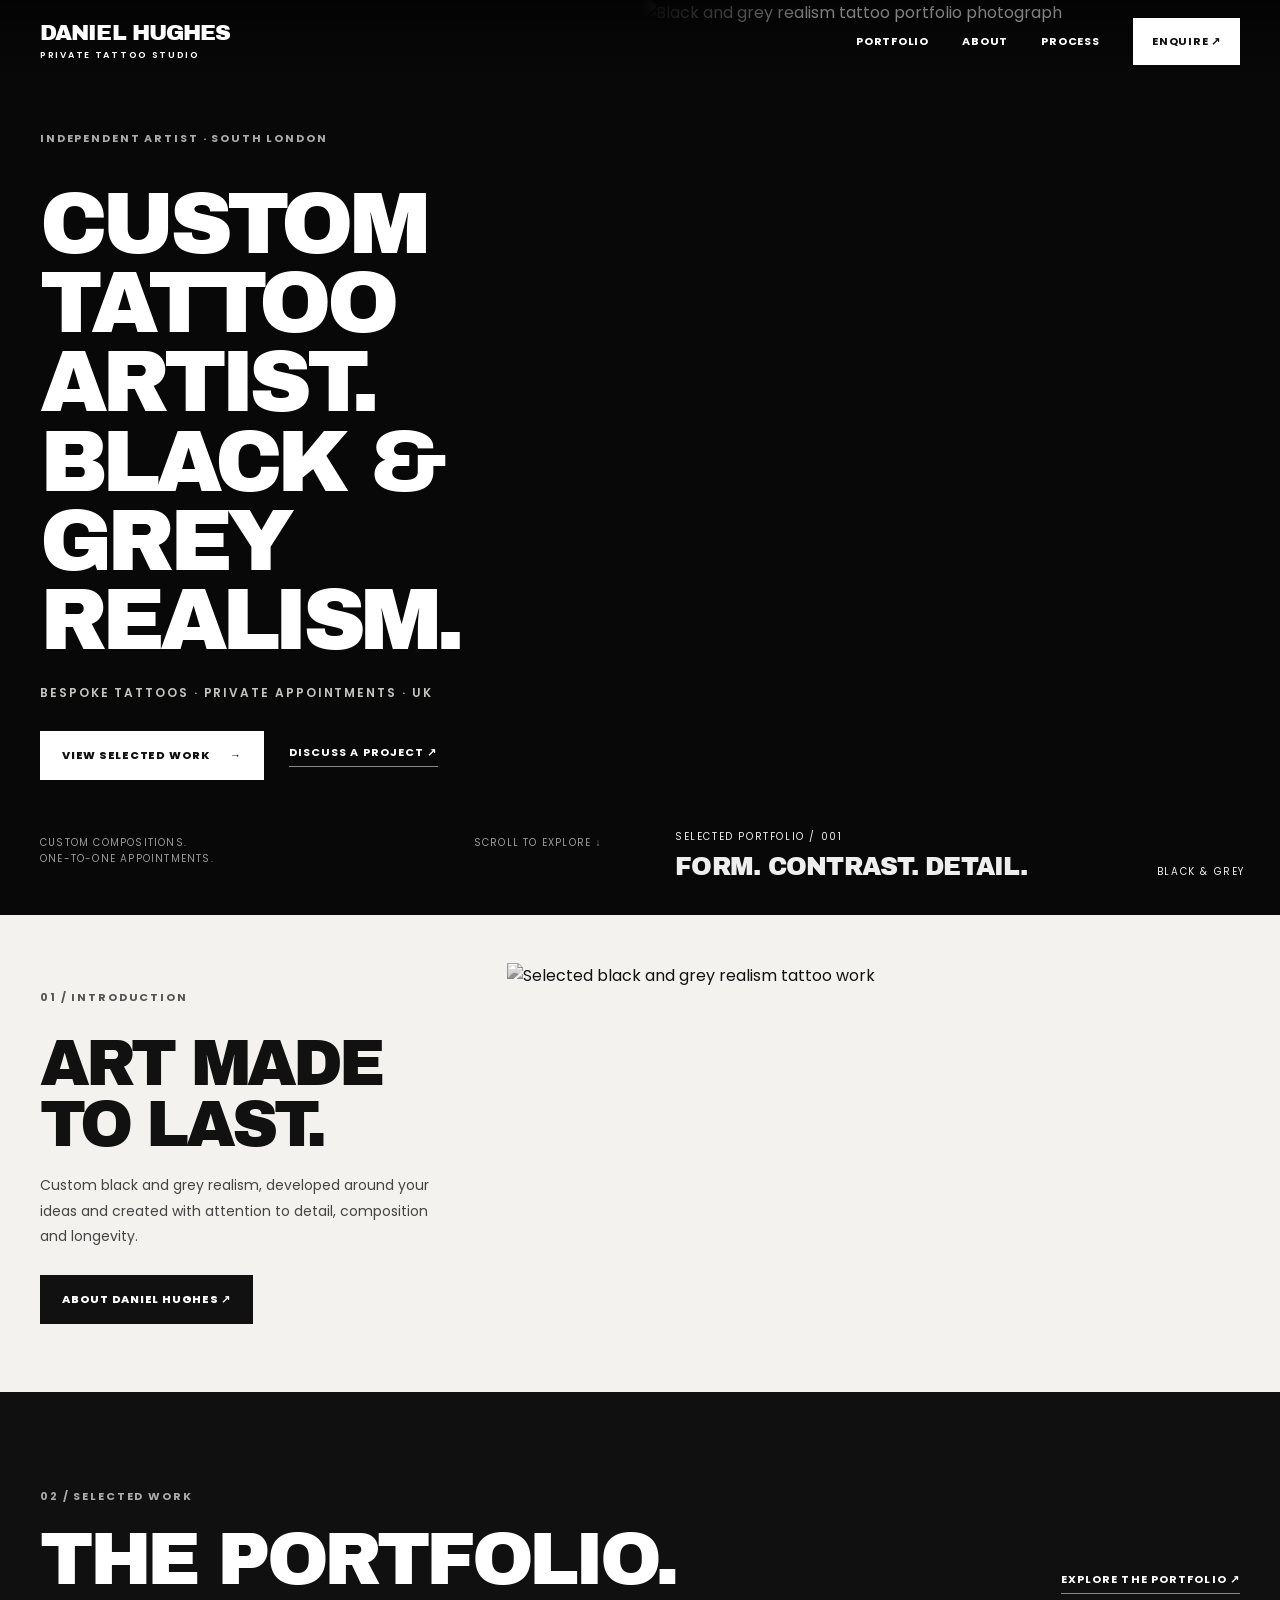
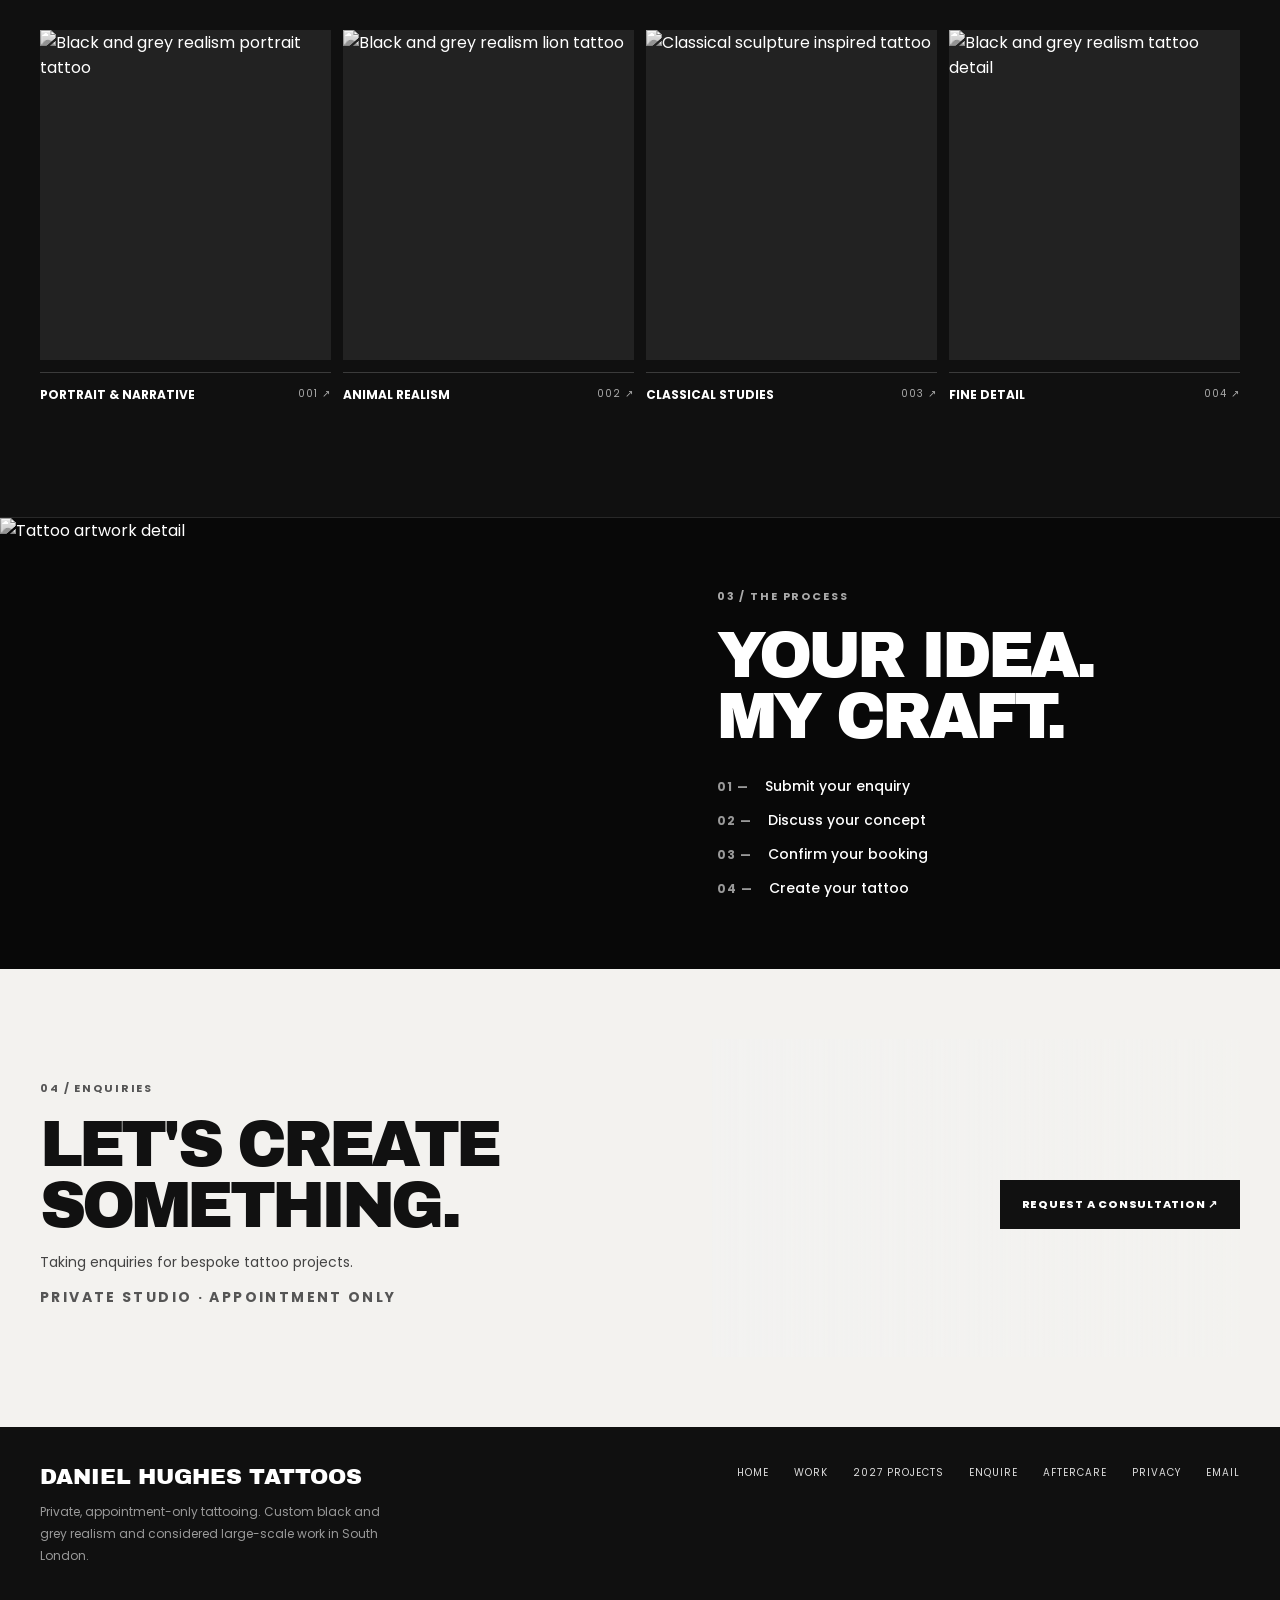
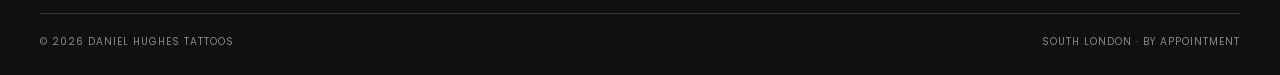
==== commit 528fa986: "Redesign homepage to approved monochrome editorial layout" ====
--- a/index.html
+++ b/index.html
@@ -1,3 +1,35 @@
 <!doctype html>
-<html lang="en-GB"><head><meta charset="utf-8"><meta name="viewport" content="width=device-width, initial-scale=1"><meta name="description" content="Custom tattoo work by Daniel Hughes. Explore the portfolio or start a private appointment enquiry."><meta name="theme-color" content="#111111"><title>Daniel Hughes Tattoos | Welcome</title><link rel="preconnect" href="https://fonts.googleapis.com"><link rel="preconnect" href="https://fonts.gstatic.com" crossorigin><link href="https://fonts.googleapis.com/css2?family=Archivo+Black&family=Poppins:wght@400;500;600;700;800;900&display=swap" rel="stylesheet"><link rel="stylesheet" href="/site.css"><link rel="stylesheet" href="/dark-theme.css"></head>
-<body class="landing-page"><main class="landing-shell"><div class="landing-brand"><a class="global-wordmark" href="/" aria-label="Daniel Hughes Tattoos"><span>Daniel Hughes</span><span>TATTOO ARTIST</span></a><span class="landing-location">SOUTH LONDON · UK</span></div><section class="landing-content"><div class="landing-copy"><p class="section-label">Independent tattoo artist / Private appointments</p><h1>MADE<br>TO BE<br><span>PERSONAL.</span></h1><p class="landing-intro">Custom black and grey realism. Thoughtful, individual tattoo projects created with intention, detail and time.</p><div class="landing-actions"><a class="pill-button primary" href="/enquire.html">BOOK / ENQUIRE NOW <span aria-hidden="true">↗</span></a><a class="pill-button secondary" href="/home.html">ENTER WEBSITE <span aria-hidden="true">→</span></a></div><div class="landing-signup"><span>Occasional project releases and availability updates.</span><a href="mailto:dontdoadan@icloud.com?subject=Website%20updates&body=Please%20add%20me%20to%20occasional%20Daniel%20Hughes%20Tattoos%20updates.%20My%20name%20is%3A">GET UPDATES BY EMAIL ↗</a></div></div><div class="landing-art image-slot image-slot-hero" role="img" aria-label="Temporary featured tattoo photography placeholder"><div class="slot-top"><span>DH / 001</span><span>SELECTED WORK</span></div><div class="slot-centre"><span>YOUR WORK.</span><span>YOUR STORY.</span></div><div class="slot-bottom"><span>PORTFOLIO</span><span>PHOTOGRAPHY TO FOLLOW</span></div></div></section><footer class="landing-footer"><span>© 2026 DANIEL HUGHES TATTOOS</span><span>BY APPOINTMENT ONLY</span><a href="/privacy.html">PRIVACY</a></footer></main></body></html>+<html lang="en-GB">
+<head>
+<meta charset="utf-8"><meta name="viewport" content="width=device-width,initial-scale=1">
+<meta name="theme-color" content="#101010">
+<meta name="description" content="Custom black and grey realism tattoos by Daniel Hughes. Bespoke tattoo projects, private studio and one-to-one appointments in South London.">
+<link rel="canonical" href="https://danhughestattoos.co.uk/">
+<meta property="og:type" content="website"><meta property="og:title" content="Daniel Hughes Tattoos | Custom Black & Grey Realism"><meta property="og:description" content="Bespoke black and grey realism. Custom tattoo projects by Daniel Hughes.">
+<meta property="og:image" content="https://raw.githubusercontent.com/dontdoadan/dan-hughes-tattoos/rebuild/editorial-portfolio-20261109/media/lion.png">
+<title>Daniel Hughes Tattoos | Custom Black & Grey Realism</title>
+<link rel="preconnect" href="https://fonts.googleapis.com"><link rel="preconnect" href="https://fonts.gstatic.com" crossorigin>
+<link rel="stylesheet" href="/home-editorial.css"><link rel="icon" type="image/svg+xml" href="/favicon.svg">
+</head>
+<body>
+<a class="ed-skip" href="#main">Skip to content</a>
+<header class="ed-head"><div class="ed-wrap ed-nav-wrap">
+<a class="ed-wordmark" href="/" aria-label="Daniel Hughes Tattoos home">DANIEL HUGHES<small>PRIVATE TATTOO STUDIO</small></a>
+<nav class="ed-nav" aria-label="Main navigation"><a href="#work">Portfolio</a><a href="#about">About</a><a href="#process">Process</a><a class="ed-nav-cta" href="/enquire.html">Enquire ↗</a></nav>
+<details class="ed-mobile"><summary>Menu ☰</summary><nav class="ed-mobile-menu" aria-label="Mobile navigation"><a href="#work">Portfolio</a><a href="#about">About</a><a href="#process">Process</a><a href="/enquire.html">Enquire ↗</a></nav></details>
+</div></header>
+<main id="main">
+<section class="ed-hero" aria-labelledby="hero-title"><div class="ed-hero-copy"><span class="ed-eyebrow">Independent artist · South London</span><h1 id="hero-title">Custom<span>Tattoo Artist.</span><span>Black & Grey</span><span>Realism.</span></h1><p class="ed-hero-deck">Bespoke tattoos · Private appointments · UK</p><div class="ed-actions"><a class="ed-btn" href="#work">View selected work <span>→</span></a><a class="ed-textlink" href="/enquire.html">Discuss a project ↗</a></div><div class="ed-hero-bottom"><span>Custom compositions.<br>One-to-one appointments.</span><span>Scroll to explore ↓</span></div></div><div class="ed-hero-media"><img src="https://raw.githubusercontent.com/dontdoadan/dan-hughes-tattoos/rebuild/editorial-portfolio-20261109/media/lion.png" alt="Black and grey realism tattoo portfolio photograph" fetchpriority="high"><div class="ed-photo-caption"><div><span>Selected portfolio / 001</span><strong>Form. Contrast. Detail.</strong></div><span>Black & Grey</span></div></div></section>
+<section class="ed-intro" id="about"><div class="ed-wrap ed-intro-grid"><div class="ed-intro-copy"><span class="ed-eyebrow">01 / Introduction</span><h2>Art made<br>to last.</h2><p>Custom black and grey realism, developed around your ideas and created with attention to detail, composition and longevity.</p><a class="ed-btn ed-dark-btn" href="/enquire.html">About Daniel Hughes ↗</a></div><div class="ed-intro-image"><img src="https://raw.githubusercontent.com/dontdoadan/dan-hughes-tattoos/rebuild/editorial-portfolio-20261109/media/portrait.png" alt="Selected black and grey realism tattoo work" loading="lazy"></div></div></section>
+<section class="ed-work" id="work"><div class="ed-wrap"><div class="ed-section-head"><div><span class="ed-eyebrow">02 / Selected work</span><h2>The portfolio.</h2></div><a class="ed-textlink" href="/work.html">Explore the portfolio ↗</a></div><div class="ed-gallery">
+<a class="ed-work-card" href="/work.html"><div class="ed-work-frame"><img src="https://raw.githubusercontent.com/dontdoadan/dan-hughes-tattoos/rebuild/editorial-portfolio-20261109/media/portrait.png" alt="Black and grey realism portrait tattoo" loading="lazy"></div><div class="ed-work-meta"><h3>Portrait & narrative</h3><span>001 ↗</span></div></a>
+<a class="ed-work-card" href="/work.html"><div class="ed-work-frame"><img src="https://raw.githubusercontent.com/dontdoadan/dan-hughes-tattoos/rebuild/editorial-portfolio-20261109/media/lion.png" alt="Black and grey realism lion tattoo" loading="lazy"></div><div class="ed-work-meta"><h3>Animal realism</h3><span>002 ↗</span></div></a>
+<a class="ed-work-card" href="/work.html"><div class="ed-work-frame"><img src="https://raw.githubusercontent.com/dontdoadan/dan-hughes-tattoos/rebuild/editorial-portfolio-20261109/media/sculpture.png" alt="Classical sculpture inspired tattoo" loading="lazy"></div><div class="ed-work-meta"><h3>Classical studies</h3><span>003 ↗</span></div></a>
+<a class="ed-work-card" href="/work.html"><div class="ed-work-frame"><img src="https://raw.githubusercontent.com/dontdoadan/dan-hughes-tattoos/rebuild/editorial-portfolio-20261109/media/portrait.png" alt="Black and grey realism tattoo detail" loading="lazy"></div><div class="ed-work-meta"><h3>Fine detail</h3><span>004 ↗</span></div></a>
+</div></div></section>
+<section class="ed-process" id="process"><div class="ed-process-image"><img src="https://raw.githubusercontent.com/dontdoadan/dan-hughes-tattoos/rebuild/editorial-portfolio-20261109/media/sculpture.png" alt="Tattoo artwork detail" loading="lazy"></div><div class="ed-process-copy"><span class="ed-eyebrow">03 / The process</span><h2>Your idea.<br>My craft.</h2><div class="ed-steps"><div class="ed-step"><b>01 —</b><span>Submit your enquiry</span></div><div class="ed-step"><b>02 —</b><span>Discuss your concept</span></div><div class="ed-step"><b>03 —</b><span>Confirm your booking</span></div><div class="ed-step"><b>04 —</b><span>Create your tattoo</span></div></div></div></section>
+<section class="ed-light"><div class="ed-wrap"><div class="ed-cta-panel"><div class="ed-cta-copy"><span class="ed-eyebrow">04 / Enquiries</span><h2>Let's create<br>something.</h2><p>Taking enquiries for bespoke tattoo projects.</p><p class="ed-eyebrow">Private studio · Appointment only</p></div><a class="ed-btn ed-dark-btn" href="/enquire.html">Request a consultation ↗</a></div></div></section>
+</main>
+<footer class="ed-footer"><div class="ed-wrap"><div class="ed-footer-main"><div><div class="ed-footer-brand">Daniel Hughes Tattoos</div><p class="ed-footer-copy">Private, appointment-only tattooing. Custom black and grey realism and considered large-scale work in South London.</p></div><nav class="ed-footer-links" aria-label="Footer navigation"><a href="/">Home</a><a href="/work.html">Work</a><a href="/projects.html">2027 projects</a><a href="/enquire.html">Enquire</a><a href="/aftercare">Aftercare</a><a href="/privacy.html">Privacy</a><a href="mailto:dontdoadan@icloud.com?subject=Tattoo%20enquiry">Email</a></nav></div><div class="ed-footer-bottom"><span>© 2026 Daniel Hughes Tattoos</span><span>South London · By appointment</span></div></div></footer>
+<script>document.querySelectorAll('.ed-mobile-menu a').forEach(a=>a.addEventListener('click',()=>{const d=a.closest('details');if(d)d.open=false}));</script>
+</body></html>
--- a/home-editorial.css
+++ b/home-editorial.css
@@ -0,0 +1,13 @@
+@import url('https://fonts.googleapis.com/css2?family=Archivo+Black&family=Poppins:wght@400;500;600;700;800;900&display=swap');
+:root{--black:#101010;--paper:#f3f2ef;--white:#fff;--grey:#aaa9a5;--line:rgba(255,255,255,.18);--display:'Archivo Black',Impact,sans-serif;--body:'Poppins',Arial,sans-serif}
+*{box-sizing:border-box}html{scroll-behavior:smooth;scroll-padding-top:86px}body{margin:0;background:var(--black);color:var(--white);font-family:var(--body);-webkit-font-smoothing:antialiased}a{color:inherit}img{display:block;width:100%;height:100%;object-fit:cover}button,a{ -webkit-tap-highlight-color:transparent}:focus-visible{outline:3px solid #b9b9b5;outline-offset:4px}::selection{background:#fff;color:#111}.ed-wrap{width:min(1440px,calc(100% - 80px));margin-inline:auto}.ed-skip{position:absolute;top:-80px;left:20px;background:#fff;color:#111;padding:12px;z-index:100}.ed-skip:focus{top:12px}
+.ed-head{position:absolute;z-index:30;top:0;left:0;right:0;background:linear-gradient(#0009,transparent)}.ed-nav-wrap{min-height:82px;display:flex;align-items:center;justify-content:space-between;gap:30px}.ed-wordmark{font:22px/1 var(--display);letter-spacing:-.04em;text-decoration:none}.ed-wordmark small{display:block;margin-top:7px;font:600 9px/1 var(--body);letter-spacing:.19em}.ed-nav{display:flex;align-items:center;gap:clamp(18px,2.6vw,38px)}.ed-nav a,.ed-mobile-menu a{font-size:11px;font-weight:700;letter-spacing:.07em;text-transform:uppercase;text-decoration:none}.ed-nav a:hover,.ed-mobile-menu a:hover{opacity:.65}.ed-nav-cta{background:#fff;color:#111;padding:15px 19px}.ed-mobile{display:none;position:relative}.ed-mobile summary{list-style:none;cursor:pointer;font-size:12px;font-weight:700;text-transform:uppercase;letter-spacing:.1em}.ed-mobile summary::-webkit-details-marker{display:none}.ed-mobile-menu{position:absolute;right:0;top:calc(100% + 18px);min-width:220px;display:grid;gap:0;padding:10px;background:#f3f2ef;color:#111}.ed-mobile-menu a{padding:15px 12px}
+.ed-hero{min-height:700px;min-height:min(790px,100svh);display:grid;grid-template-columns:1fr 1fr;position:relative;overflow:hidden;background:#080808}.ed-hero-copy{position:relative;z-index:2;display:flex;flex-direction:column;justify-content:center;padding:130px 0 48px max(40px,calc((100vw - 1440px)/2));padding-right:3vw}.ed-eyebrow{font-size:11px;font-weight:700;letter-spacing:.17em;text-transform:uppercase;color:#aaa}.ed-hero h1{font:clamp(58px,6.8vw,104px)/.91 var(--display);letter-spacing:-.065em;text-transform:uppercase;margin:38px 0 22px;max-width:790px}.ed-hero h1 span{display:block}.ed-hero-deck{font-size:12px;font-weight:600;letter-spacing:.16em;text-transform:uppercase;color:#c5c5c2;line-height:1.8;margin:0 0 27px}.ed-actions{display:flex;align-items:center;flex-wrap:wrap;gap:12px 25px}.ed-btn{min-height:49px;padding:0 21px;display:inline-flex;align-items:center;justify-content:center;gap:20px;background:#fff;color:#111;text-decoration:none;text-transform:uppercase;font-size:11px;font-weight:800;letter-spacing:.07em;border:1px solid #fff;transition:background .2s,color .2s}.ed-btn:hover{background:transparent;color:#fff}.ed-textlink{font-size:11px;text-transform:uppercase;letter-spacing:.1em;font-weight:700;text-decoration:none;border-bottom:1px solid #888;padding:0 0 5px}.ed-hero-bottom{display:flex;justify-content:space-between;gap:20px;margin-top:auto;padding-top:55px;color:#999;font-size:10px;letter-spacing:.12em;text-transform:uppercase}.ed-hero-media{min-height:700px;position:relative}.ed-hero-media:after{content:"";position:absolute;inset:0;background:linear-gradient(90deg,#080808 0%,transparent 28%),linear-gradient(0deg,#08080855,transparent 35%)}.ed-hero-media img{object-position:center 30%;filter:grayscale(1) contrast(1.08)}.ed-photo-caption{position:absolute;z-index:2;bottom:35px;left:35px;right:35px;display:flex;justify-content:space-between;align-items:end;gap:20px;font-size:10px;text-transform:uppercase;letter-spacing:.16em;color:#eee}.ed-photo-caption strong{display:block;font:25px var(--display);letter-spacing:-.03em;margin-top:8px}
+.ed-intro{background:var(--paper);color:#111;padding:38px 0}.ed-intro-grid{display:grid;grid-template-columns:.72fr 1.28fr;gap:55px;align-items:center}.ed-intro-copy{padding:30px 0}.ed-intro .ed-eyebrow,.ed-light .ed-eyebrow{color:#555}.ed-intro h2,.ed-light h2{font:clamp(44px,5vw,76px)/.95 var(--display);letter-spacing:-.06em;text-transform:uppercase;margin:26px 0 18px}.ed-intro p{font-size:14px;line-height:1.8;max-width:440px;color:#444}.ed-dark-btn{background:#111;color:#fff;border-color:#111;margin-top:12px}.ed-dark-btn:hover{background:transparent;color:#111}.ed-intro-image{height:380px;overflow:hidden}.ed-intro-image img{filter:grayscale(1);object-position:center 34%}
+.ed-work{padding:90px 0 100px;background:#101010}.ed-section-head{display:flex;align-items:end;justify-content:space-between;gap:30px;margin-bottom:36px}.ed-section-head h2{font:clamp(45px,5.8vw,82px)/.93 var(--display);letter-spacing:-.06em;text-transform:uppercase;margin:18px 0 0}.ed-gallery{display:grid;grid-template-columns:repeat(4,1fr);gap:12px}.ed-work-card{min-width:0;text-decoration:none}.ed-work-frame{height:330px;overflow:hidden;background:#222}.ed-work-frame img{filter:grayscale(1);transition:transform .6s}.ed-work-card:hover img{transform:scale(1.045)}.ed-work-meta{display:flex;justify-content:space-between;gap:10px;padding:13px 0;border-top:1px solid var(--line);margin-top:12px}.ed-work-meta h3{font-size:12px;font-weight:700;margin:0;text-transform:uppercase}.ed-work-meta span{font-size:10px;color:#aaa;letter-spacing:.1em}
+.ed-process{display:grid;grid-template-columns:1fr 1fr;background:#080808;border-top:1px solid #282828}.ed-process-image{min-height:420px}.ed-process-image img{filter:grayscale(1);object-position:center}.ed-process-copy{padding:70px clamp(30px,6vw,90px);display:flex;flex-direction:column;justify-content:center}.ed-process-copy h2{font:clamp(40px,5vw,68px)/.96 var(--display);letter-spacing:-.06em;text-transform:uppercase;margin:20px 0 28px}.ed-steps{display:grid;gap:13px}.ed-step{display:flex;gap:16px;align-items:baseline;font-size:14px}.ed-step b{color:#999;font-size:12px;letter-spacing:.08em}.ed-step span{font-weight:500}
+.ed-light{background:var(--paper);color:#111;padding:70px 0}.ed-cta-panel{position:relative;overflow:hidden;min-height:270px;display:flex;align-items:center;justify-content:space-between;gap:30px;padding:35px 0}.ed-cta-panel:after{content:"";position:absolute;right:0;top:0;bottom:0;width:44%;background:linear-gradient(90deg,var(--paper),#f3f2ef33),url('https://raw.githubusercontent.com/dontdoadan/dan-hughes-tattoos/rebuild/editorial-portfolio-20261109/media/sculpture.png') center 35%/cover;filter:grayscale(1);opacity:.55}.ed-cta-copy{position:relative;z-index:1}.ed-cta-copy h2{font:clamp(42px,5vw,72px)/.95 var(--display);letter-spacing:-.06em;text-transform:uppercase;margin:16px 0}.ed-cta-copy p{font-size:14px;color:#444}.ed-cta-panel .ed-btn{position:relative;z-index:2;flex:none}
+.ed-footer{background:#101010;padding:38px 0 25px}.ed-footer-main{display:flex;justify-content:space-between;gap:35px}.ed-footer-brand{font:22px var(--display);text-transform:uppercase}.ed-footer-copy{max-width:350px;color:#999;font-size:12px;line-height:1.8}.ed-footer-links{display:flex;flex-wrap:wrap;gap:14px 25px;align-content:start;justify-content:end}.ed-footer-links a{font-size:10px;text-transform:uppercase;letter-spacing:.1em;text-decoration:none;color:#ddd}.ed-footer-bottom{display:flex;justify-content:space-between;gap:20px;border-top:1px solid #333;padding-top:20px;margin-top:35px;color:#888;font-size:10px;letter-spacing:.1em;text-transform:uppercase}
+@media(max-width:900px){.ed-wrap{width:calc(100% - 48px)}.ed-hero{grid-template-columns:1fr 1fr;min-height:650px}.ed-hero-copy{padding-left:24px}.ed-hero h1{font-size:clamp(54px,7vw,78px)}.ed-intro-grid{gap:28px}.ed-work-frame{height:270px}.ed-process-copy{padding:50px 35px}}
+@media(max-width:680px){.ed-wrap{width:calc(100% - 38px)}.ed-nav{display:none}.ed-mobile{display:block}.ed-nav-wrap{min-height:72px}.ed-wordmark{font-size:18px}.ed-hero{display:flex;flex-direction:column;min-height:0}.ed-hero-copy{padding:120px 20px 35px;min-height:490px}.ed-hero h1{font-size:clamp(54px,13vw,82px);margin:30px 0 20px}.ed-hero-bottom{margin-top:45px}.ed-hero-media{min-height:480px;height:75svh;max-height:650px}.ed-photo-caption{left:20px;right:20px;bottom:20px}.ed-intro{padding:25px 0}.ed-intro-grid{grid-template-columns:1fr;gap:20px}.ed-intro-copy{padding:20px 0 0}.ed-intro-image{height:300px}.ed-work{padding:70px 0}.ed-section-head{display:block}.ed-gallery{grid-template-columns:repeat(2,minmax(0,1fr));gap:22px 12px}.ed-work-frame{height:auto;aspect-ratio:3/4}.ed-work-meta{display:block}.ed-work-meta span{display:block;margin-top:6px}.ed-process{grid-template-columns:1fr}.ed-process-image{min-height:300px;height:65vw}.ed-process-copy{padding:55px 22px}.ed-light{padding:50px 0}.ed-cta-panel{display:block;min-height:0;padding:20px 0}.ed-cta-panel:after{width:65%;opacity:.22}.ed-cta-panel .ed-btn{margin-top:22px}.ed-footer-main{display:block}.ed-footer-links{justify-content:flex-start;margin-top:28px}.ed-footer-bottom{display:block;line-height:2}.ed-footer-bottom span{display:block}}
+@media(prefers-reduced-motion:reduce){html{scroll-behavior:auto}*,*:before,*:after{transition:none!important}}
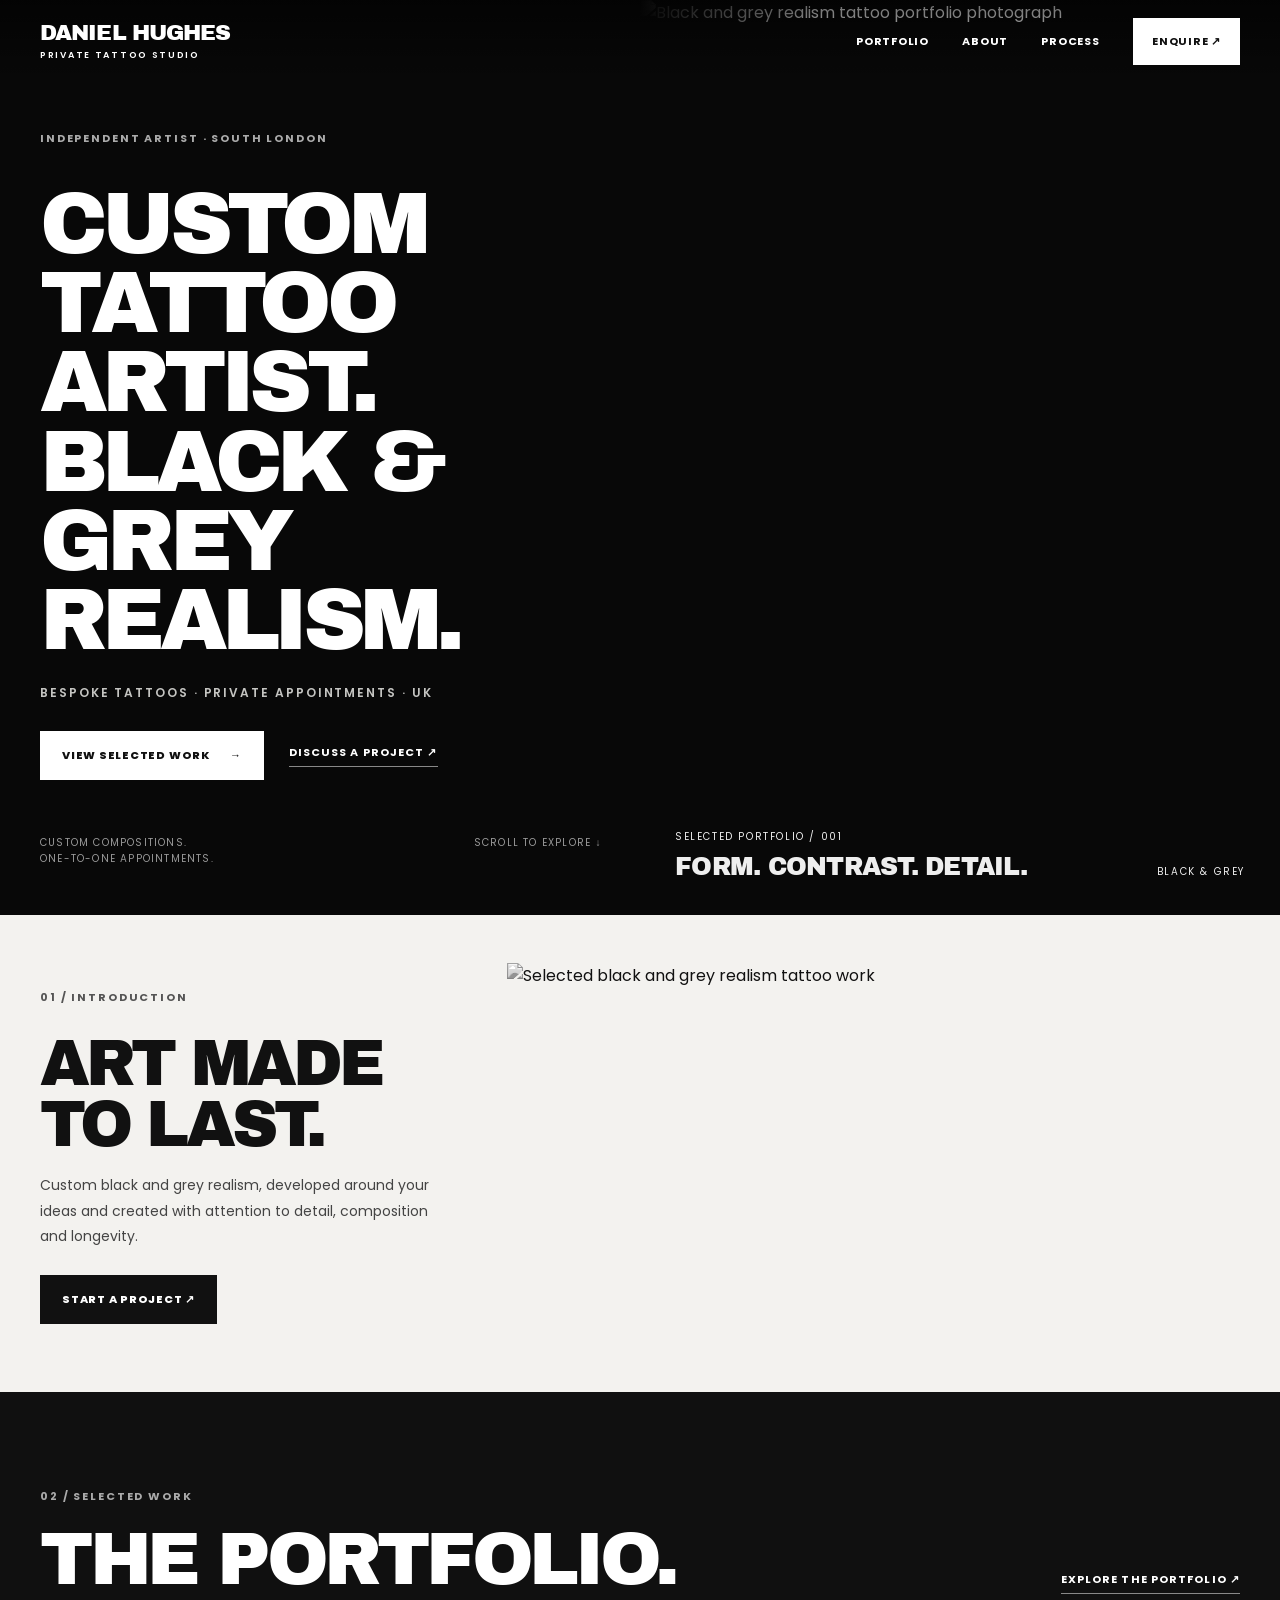
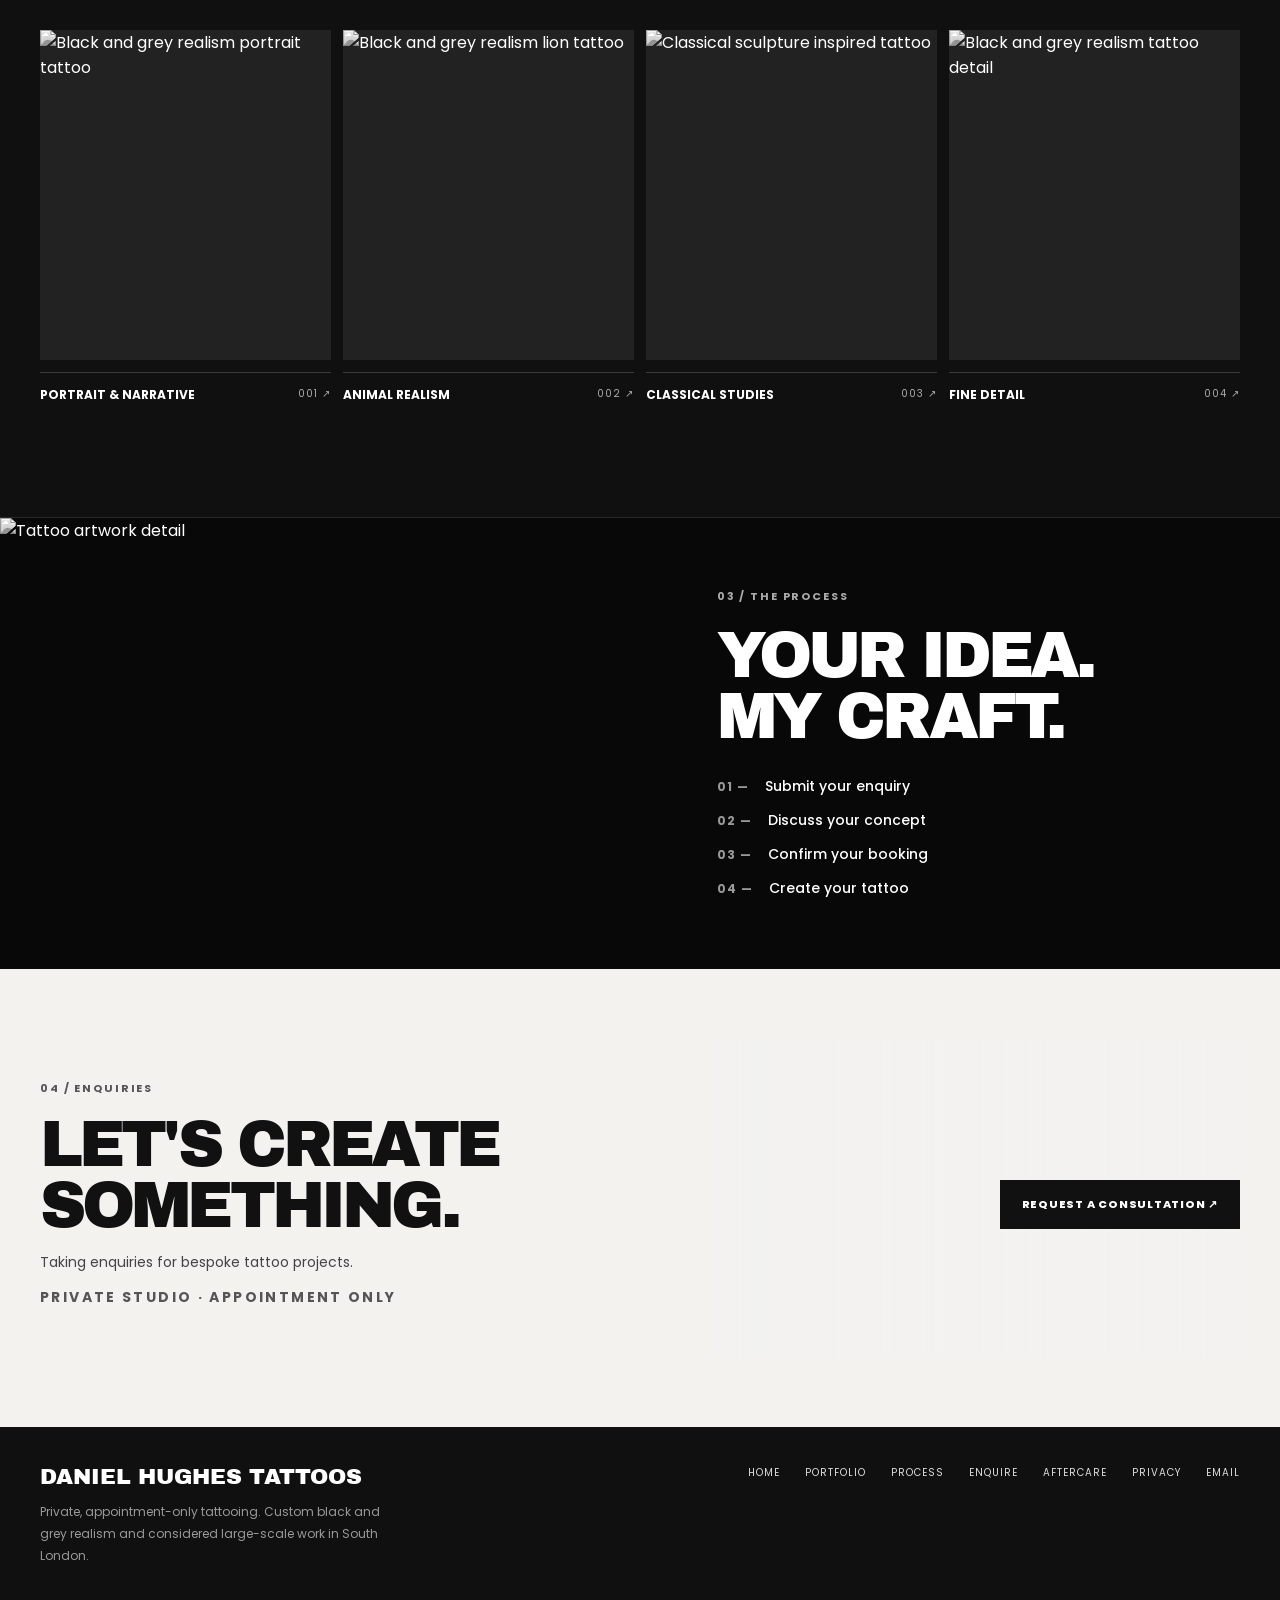
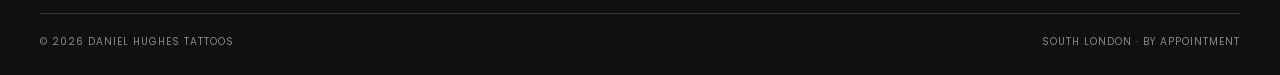
==== commit ea372cdf: "Fix homepage navigation to verified site routes" ====
--- a/index.html
+++ b/index.html
@@ -9,7 +9,7 @@
 <meta property="og:image" content="https://raw.githubusercontent.com/dontdoadan/dan-hughes-tattoos/rebuild/editorial-portfolio-20261109/media/lion.png">
 <title>Daniel Hughes Tattoos | Custom Black & Grey Realism</title>
 <link rel="preconnect" href="https://fonts.googleapis.com"><link rel="preconnect" href="https://fonts.gstatic.com" crossorigin>
-<link rel="stylesheet" href="/home-editorial.css"><link rel="icon" type="image/svg+xml" href="/favicon.svg">
+<link rel="stylesheet" href="/home-editorial.css">
 </head>
 <body>
 <a class="ed-skip" href="#main">Skip to content</a>
@@ -20,7 +20,7 @@
 </div></header>
 <main id="main">
 <section class="ed-hero" aria-labelledby="hero-title"><div class="ed-hero-copy"><span class="ed-eyebrow">Independent artist · South London</span><h1 id="hero-title">Custom<span>Tattoo Artist.</span><span>Black & Grey</span><span>Realism.</span></h1><p class="ed-hero-deck">Bespoke tattoos · Private appointments · UK</p><div class="ed-actions"><a class="ed-btn" href="#work">View selected work <span>→</span></a><a class="ed-textlink" href="/enquire.html">Discuss a project ↗</a></div><div class="ed-hero-bottom"><span>Custom compositions.<br>One-to-one appointments.</span><span>Scroll to explore ↓</span></div></div><div class="ed-hero-media"><img src="https://raw.githubusercontent.com/dontdoadan/dan-hughes-tattoos/rebuild/editorial-portfolio-20261109/media/lion.png" alt="Black and grey realism tattoo portfolio photograph" fetchpriority="high"><div class="ed-photo-caption"><div><span>Selected portfolio / 001</span><strong>Form. Contrast. Detail.</strong></div><span>Black & Grey</span></div></div></section>
-<section class="ed-intro" id="about"><div class="ed-wrap ed-intro-grid"><div class="ed-intro-copy"><span class="ed-eyebrow">01 / Introduction</span><h2>Art made<br>to last.</h2><p>Custom black and grey realism, developed around your ideas and created with attention to detail, composition and longevity.</p><a class="ed-btn ed-dark-btn" href="/enquire.html">About Daniel Hughes ↗</a></div><div class="ed-intro-image"><img src="https://raw.githubusercontent.com/dontdoadan/dan-hughes-tattoos/rebuild/editorial-portfolio-20261109/media/portrait.png" alt="Selected black and grey realism tattoo work" loading="lazy"></div></div></section>
+<section class="ed-intro" id="about"><div class="ed-wrap ed-intro-grid"><div class="ed-intro-copy"><span class="ed-eyebrow">01 / Introduction</span><h2>Art made<br>to last.</h2><p>Custom black and grey realism, developed around your ideas and created with attention to detail, composition and longevity.</p><a class="ed-btn ed-dark-btn" href="/enquire.html">Start a project ↗</a></div><div class="ed-intro-image"><img src="https://raw.githubusercontent.com/dontdoadan/dan-hughes-tattoos/rebuild/editorial-portfolio-20261109/media/portrait.png" alt="Selected black and grey realism tattoo work" loading="lazy"></div></div></section>
 <section class="ed-work" id="work"><div class="ed-wrap"><div class="ed-section-head"><div><span class="ed-eyebrow">02 / Selected work</span><h2>The portfolio.</h2></div><a class="ed-textlink" href="/work.html">Explore the portfolio ↗</a></div><div class="ed-gallery">
 <a class="ed-work-card" href="/work.html"><div class="ed-work-frame"><img src="https://raw.githubusercontent.com/dontdoadan/dan-hughes-tattoos/rebuild/editorial-portfolio-20261109/media/portrait.png" alt="Black and grey realism portrait tattoo" loading="lazy"></div><div class="ed-work-meta"><h3>Portrait & narrative</h3><span>001 ↗</span></div></a>
 <a class="ed-work-card" href="/work.html"><div class="ed-work-frame"><img src="https://raw.githubusercontent.com/dontdoadan/dan-hughes-tattoos/rebuild/editorial-portfolio-20261109/media/lion.png" alt="Black and grey realism lion tattoo" loading="lazy"></div><div class="ed-work-meta"><h3>Animal realism</h3><span>002 ↗</span></div></a>
@@ -30,6 +30,6 @@
 <section class="ed-process" id="process"><div class="ed-process-image"><img src="https://raw.githubusercontent.com/dontdoadan/dan-hughes-tattoos/rebuild/editorial-portfolio-20261109/media/sculpture.png" alt="Tattoo artwork detail" loading="lazy"></div><div class="ed-process-copy"><span class="ed-eyebrow">03 / The process</span><h2>Your idea.<br>My craft.</h2><div class="ed-steps"><div class="ed-step"><b>01 —</b><span>Submit your enquiry</span></div><div class="ed-step"><b>02 —</b><span>Discuss your concept</span></div><div class="ed-step"><b>03 —</b><span>Confirm your booking</span></div><div class="ed-step"><b>04 —</b><span>Create your tattoo</span></div></div></div></section>
 <section class="ed-light"><div class="ed-wrap"><div class="ed-cta-panel"><div class="ed-cta-copy"><span class="ed-eyebrow">04 / Enquiries</span><h2>Let's create<br>something.</h2><p>Taking enquiries for bespoke tattoo projects.</p><p class="ed-eyebrow">Private studio · Appointment only</p></div><a class="ed-btn ed-dark-btn" href="/enquire.html">Request a consultation ↗</a></div></div></section>
 </main>
-<footer class="ed-footer"><div class="ed-wrap"><div class="ed-footer-main"><div><div class="ed-footer-brand">Daniel Hughes Tattoos</div><p class="ed-footer-copy">Private, appointment-only tattooing. Custom black and grey realism and considered large-scale work in South London.</p></div><nav class="ed-footer-links" aria-label="Footer navigation"><a href="/">Home</a><a href="/work.html">Work</a><a href="/projects.html">2027 projects</a><a href="/enquire.html">Enquire</a><a href="/aftercare">Aftercare</a><a href="/privacy.html">Privacy</a><a href="mailto:dontdoadan@icloud.com?subject=Tattoo%20enquiry">Email</a></nav></div><div class="ed-footer-bottom"><span>© 2026 Daniel Hughes Tattoos</span><span>South London · By appointment</span></div></div></footer>
+<footer class="ed-footer"><div class="ed-wrap"><div class="ed-footer-main"><div><div class="ed-footer-brand">Daniel Hughes Tattoos</div><p class="ed-footer-copy">Private, appointment-only tattooing. Custom black and grey realism and considered large-scale work in South London.</p></div><nav class="ed-footer-links" aria-label="Footer navigation"><a href="/">Home</a><a href="#work">Portfolio</a><a href="#process">Process</a><a href="/enquire.html">Enquire</a><a href="/aftercare/">Aftercare</a><a href="/privacy.html">Privacy</a><a href="mailto:dontdoadan@icloud.com?subject=Tattoo%20enquiry">Email</a></nav></div><div class="ed-footer-bottom"><span>© 2026 Daniel Hughes Tattoos</span><span>South London · By appointment</span></div></div></footer>
 <script>document.querySelectorAll('.ed-mobile-menu a').forEach(a=>a.addEventListener('click',()=>{const d=a.closest('details');if(d)d.open=false}));</script>
 </body></html>
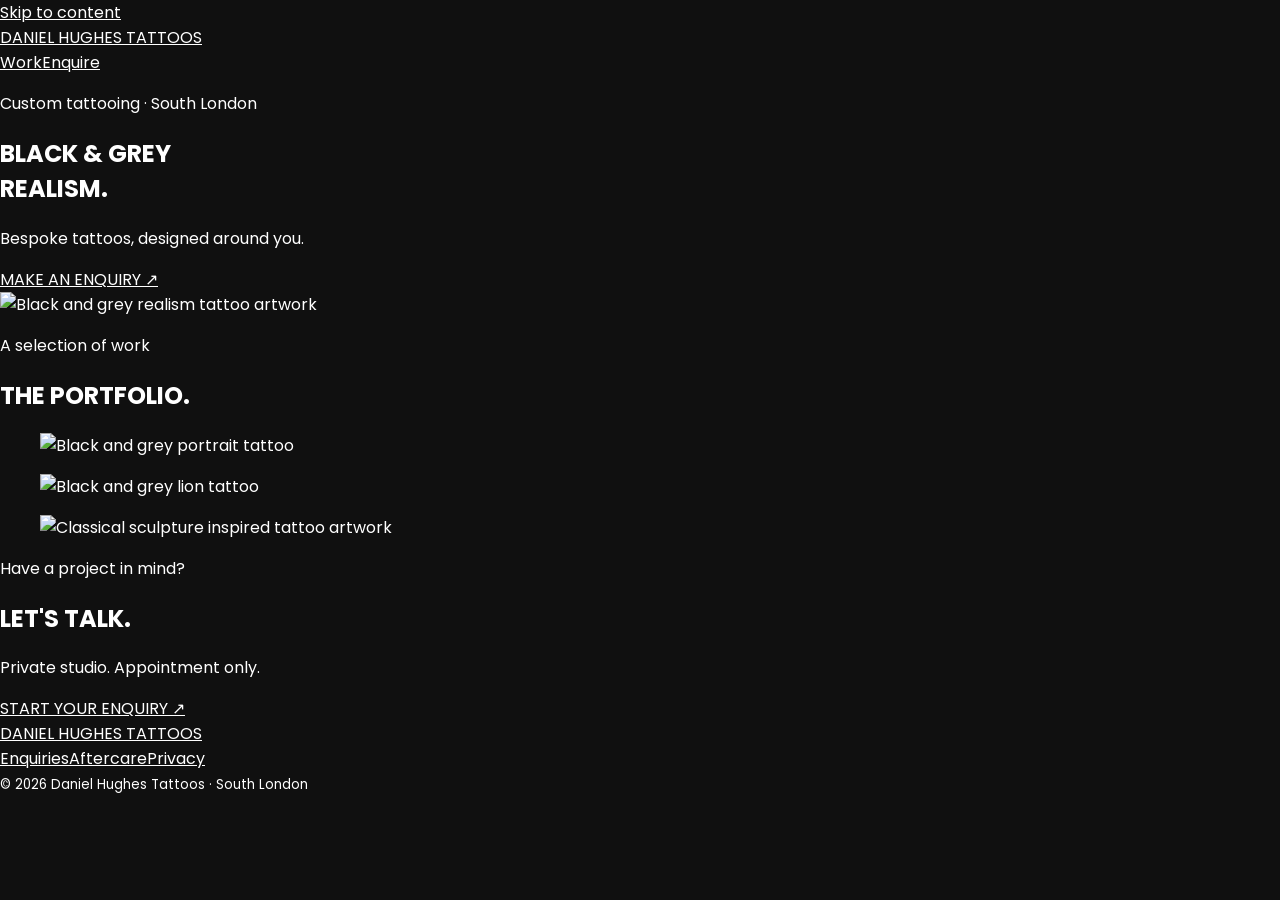
==== commit c1cb7822: "Simplify homepage to clean three-section layout" ====
--- a/index.html
+++ b/index.html
@@ -2,34 +2,29 @@
 <html lang="en-GB">
 <head>
 <meta charset="utf-8"><meta name="viewport" content="width=device-width,initial-scale=1">
-<meta name="theme-color" content="#101010">
-<meta name="description" content="Custom black and grey realism tattoos by Daniel Hughes. Bespoke tattoo projects, private studio and one-to-one appointments in South London.">
+<meta name="theme-color" content="#111111">
+<meta name="description" content="Custom black and grey realism tattoos by Daniel Hughes. Bespoke tattoo projects by appointment in South London.">
 <link rel="canonical" href="https://danhughestattoos.co.uk/">
-<meta property="og:type" content="website"><meta property="og:title" content="Daniel Hughes Tattoos | Custom Black & Grey Realism"><meta property="og:description" content="Bespoke black and grey realism. Custom tattoo projects by Daniel Hughes.">
+<meta property="og:type" content="website"><meta property="og:title" content="Daniel Hughes Tattoos"><meta property="og:description" content="Custom black and grey realism. Private appointments in South London.">
 <meta property="og:image" content="https://raw.githubusercontent.com/dontdoadan/dan-hughes-tattoos/rebuild/editorial-portfolio-20261109/media/lion.png">
 <title>Daniel Hughes Tattoos | Custom Black & Grey Realism</title>
 <link rel="preconnect" href="https://fonts.googleapis.com"><link rel="preconnect" href="https://fonts.gstatic.com" crossorigin>
 <link rel="stylesheet" href="/home-editorial.css">
 </head>
 <body>
-<a class="ed-skip" href="#main">Skip to content</a>
-<header class="ed-head"><div class="ed-wrap ed-nav-wrap">
-<a class="ed-wordmark" href="/" aria-label="Daniel Hughes Tattoos home">DANIEL HUGHES<small>PRIVATE TATTOO STUDIO</small></a>
-<nav class="ed-nav" aria-label="Main navigation"><a href="#work">Portfolio</a><a href="#about">About</a><a href="#process">Process</a><a class="ed-nav-cta" href="/enquire.html">Enquire ↗</a></nav>
-<details class="ed-mobile"><summary>Menu ☰</summary><nav class="ed-mobile-menu" aria-label="Mobile navigation"><a href="#work">Portfolio</a><a href="#about">About</a><a href="#process">Process</a><a href="/enquire.html">Enquire ↗</a></nav></details>
-</div></header>
+<a class="simple-skip" href="#main">Skip to content</a>
+<header class="simple-header"><a class="simple-logo" href="/">DANIEL HUGHES <span>TATTOOS</span></a><nav aria-label="Main navigation"><a href="#work">Work</a><a href="/enquire.html" class="simple-nav-cta">Enquire</a></nav></header>
 <main id="main">
-<section class="ed-hero" aria-labelledby="hero-title"><div class="ed-hero-copy"><span class="ed-eyebrow">Independent artist · South London</span><h1 id="hero-title">Custom<span>Tattoo Artist.</span><span>Black & Grey</span><span>Realism.</span></h1><p class="ed-hero-deck">Bespoke tattoos · Private appointments · UK</p><div class="ed-actions"><a class="ed-btn" href="#work">View selected work <span>→</span></a><a class="ed-textlink" href="/enquire.html">Discuss a project ↗</a></div><div class="ed-hero-bottom"><span>Custom compositions.<br>One-to-one appointments.</span><span>Scroll to explore ↓</span></div></div><div class="ed-hero-media"><img src="https://raw.githubusercontent.com/dontdoadan/dan-hughes-tattoos/rebuild/editorial-portfolio-20261109/media/lion.png" alt="Black and grey realism tattoo portfolio photograph" fetchpriority="high"><div class="ed-photo-caption"><div><span>Selected portfolio / 001</span><strong>Form. Contrast. Detail.</strong></div><span>Black & Grey</span></div></div></section>
-<section class="ed-intro" id="about"><div class="ed-wrap ed-intro-grid"><div class="ed-intro-copy"><span class="ed-eyebrow">01 / Introduction</span><h2>Art made<br>to last.</h2><p>Custom black and grey realism, developed around your ideas and created with attention to detail, composition and longevity.</p><a class="ed-btn ed-dark-btn" href="/enquire.html">Start a project ↗</a></div><div class="ed-intro-image"><img src="https://raw.githubusercontent.com/dontdoadan/dan-hughes-tattoos/rebuild/editorial-portfolio-20261109/media/portrait.png" alt="Selected black and grey realism tattoo work" loading="lazy"></div></div></section>
-<section class="ed-work" id="work"><div class="ed-wrap"><div class="ed-section-head"><div><span class="ed-eyebrow">02 / Selected work</span><h2>The portfolio.</h2></div><a class="ed-textlink" href="/work.html">Explore the portfolio ↗</a></div><div class="ed-gallery">
-<a class="ed-work-card" href="/work.html"><div class="ed-work-frame"><img src="https://raw.githubusercontent.com/dontdoadan/dan-hughes-tattoos/rebuild/editorial-portfolio-20261109/media/portrait.png" alt="Black and grey realism portrait tattoo" loading="lazy"></div><div class="ed-work-meta"><h3>Portrait & narrative</h3><span>001 ↗</span></div></a>
-<a class="ed-work-card" href="/work.html"><div class="ed-work-frame"><img src="https://raw.githubusercontent.com/dontdoadan/dan-hughes-tattoos/rebuild/editorial-portfolio-20261109/media/lion.png" alt="Black and grey realism lion tattoo" loading="lazy"></div><div class="ed-work-meta"><h3>Animal realism</h3><span>002 ↗</span></div></a>
-<a class="ed-work-card" href="/work.html"><div class="ed-work-frame"><img src="https://raw.githubusercontent.com/dontdoadan/dan-hughes-tattoos/rebuild/editorial-portfolio-20261109/media/sculpture.png" alt="Classical sculpture inspired tattoo" loading="lazy"></div><div class="ed-work-meta"><h3>Classical studies</h3><span>003 ↗</span></div></a>
-<a class="ed-work-card" href="/work.html"><div class="ed-work-frame"><img src="https://raw.githubusercontent.com/dontdoadan/dan-hughes-tattoos/rebuild/editorial-portfolio-20261109/media/portrait.png" alt="Black and grey realism tattoo detail" loading="lazy"></div><div class="ed-work-meta"><h3>Fine detail</h3><span>004 ↗</span></div></a>
-</div></div></section>
-<section class="ed-process" id="process"><div class="ed-process-image"><img src="https://raw.githubusercontent.com/dontdoadan/dan-hughes-tattoos/rebuild/editorial-portfolio-20261109/media/sculpture.png" alt="Tattoo artwork detail" loading="lazy"></div><div class="ed-process-copy"><span class="ed-eyebrow">03 / The process</span><h2>Your idea.<br>My craft.</h2><div class="ed-steps"><div class="ed-step"><b>01 —</b><span>Submit your enquiry</span></div><div class="ed-step"><b>02 —</b><span>Discuss your concept</span></div><div class="ed-step"><b>03 —</b><span>Confirm your booking</span></div><div class="ed-step"><b>04 —</b><span>Create your tattoo</span></div></div></div></section>
-<section class="ed-light"><div class="ed-wrap"><div class="ed-cta-panel"><div class="ed-cta-copy"><span class="ed-eyebrow">04 / Enquiries</span><h2>Let's create<br>something.</h2><p>Taking enquiries for bespoke tattoo projects.</p><p class="ed-eyebrow">Private studio · Appointment only</p></div><a class="ed-btn ed-dark-btn" href="/enquire.html">Request a consultation ↗</a></div></div></section>
+<section class="simple-hero">
+<div class="simple-hero-copy"><p class="simple-kicker">Custom tattooing · South London</p><h1>BLACK & GREY<br>REALISM.</h1><p class="simple-intro">Bespoke tattoos, designed around you.</p><a class="simple-button" href="/enquire.html">MAKE AN ENQUIRY <span>↗</span></a></div>
+<div class="simple-hero-image"><img src="https://raw.githubusercontent.com/dontdoadan/dan-hughes-tattoos/rebuild/editorial-portfolio-20261109/media/lion.png" alt="Black and grey realism tattoo artwork" fetchpriority="high"></div>
+</section>
+<section class="simple-work" id="work"><div class="simple-work-heading"><p class="simple-kicker">A selection of work</p><h2>THE PORTFOLIO.</h2></div><div class="simple-gallery">
+<figure><img src="https://raw.githubusercontent.com/dontdoadan/dan-hughes-tattoos/rebuild/editorial-portfolio-20261109/media/portrait.png" alt="Black and grey portrait tattoo" loading="lazy"></figure>
+<figure><img src="https://raw.githubusercontent.com/dontdoadan/dan-hughes-tattoos/rebuild/editorial-portfolio-20261109/media/lion.png" alt="Black and grey lion tattoo" loading="lazy"></figure>
+<figure><img src="https://raw.githubusercontent.com/dontdoadan/dan-hughes-tattoos/rebuild/editorial-portfolio-20261109/media/sculpture.png" alt="Classical sculpture inspired tattoo artwork" loading="lazy"></figure>
+</div></section>
+<section class="simple-contact"><div><p class="simple-kicker">Have a project in mind?</p><h2>LET'S TALK.</h2><p>Private studio. Appointment only.</p></div><a class="simple-button simple-button-dark" href="/enquire.html">START YOUR ENQUIRY <span>↗</span></a></section>
 </main>
-<footer class="ed-footer"><div class="ed-wrap"><div class="ed-footer-main"><div><div class="ed-footer-brand">Daniel Hughes Tattoos</div><p class="ed-footer-copy">Private, appointment-only tattooing. Custom black and grey realism and considered large-scale work in South London.</p></div><nav class="ed-footer-links" aria-label="Footer navigation"><a href="/">Home</a><a href="#work">Portfolio</a><a href="#process">Process</a><a href="/enquire.html">Enquire</a><a href="/aftercare/">Aftercare</a><a href="/privacy.html">Privacy</a><a href="mailto:dontdoadan@icloud.com?subject=Tattoo%20enquiry">Email</a></nav></div><div class="ed-footer-bottom"><span>© 2026 Daniel Hughes Tattoos</span><span>South London · By appointment</span></div></div></footer>
-<script>document.querySelectorAll('.ed-mobile-menu a').forEach(a=>a.addEventListener('click',()=>{const d=a.closest('details');if(d)d.open=false}));</script>
+<footer class="simple-footer"><a class="simple-logo" href="/">DANIEL HUGHES <span>TATTOOS</span></a><div><a href="/enquire.html">Enquiries</a><a href="/aftercare/">Aftercare</a><a href="/privacy.html">Privacy</a></div><small>© 2026 Daniel Hughes Tattoos · South London</small></footer>
 </body></html>
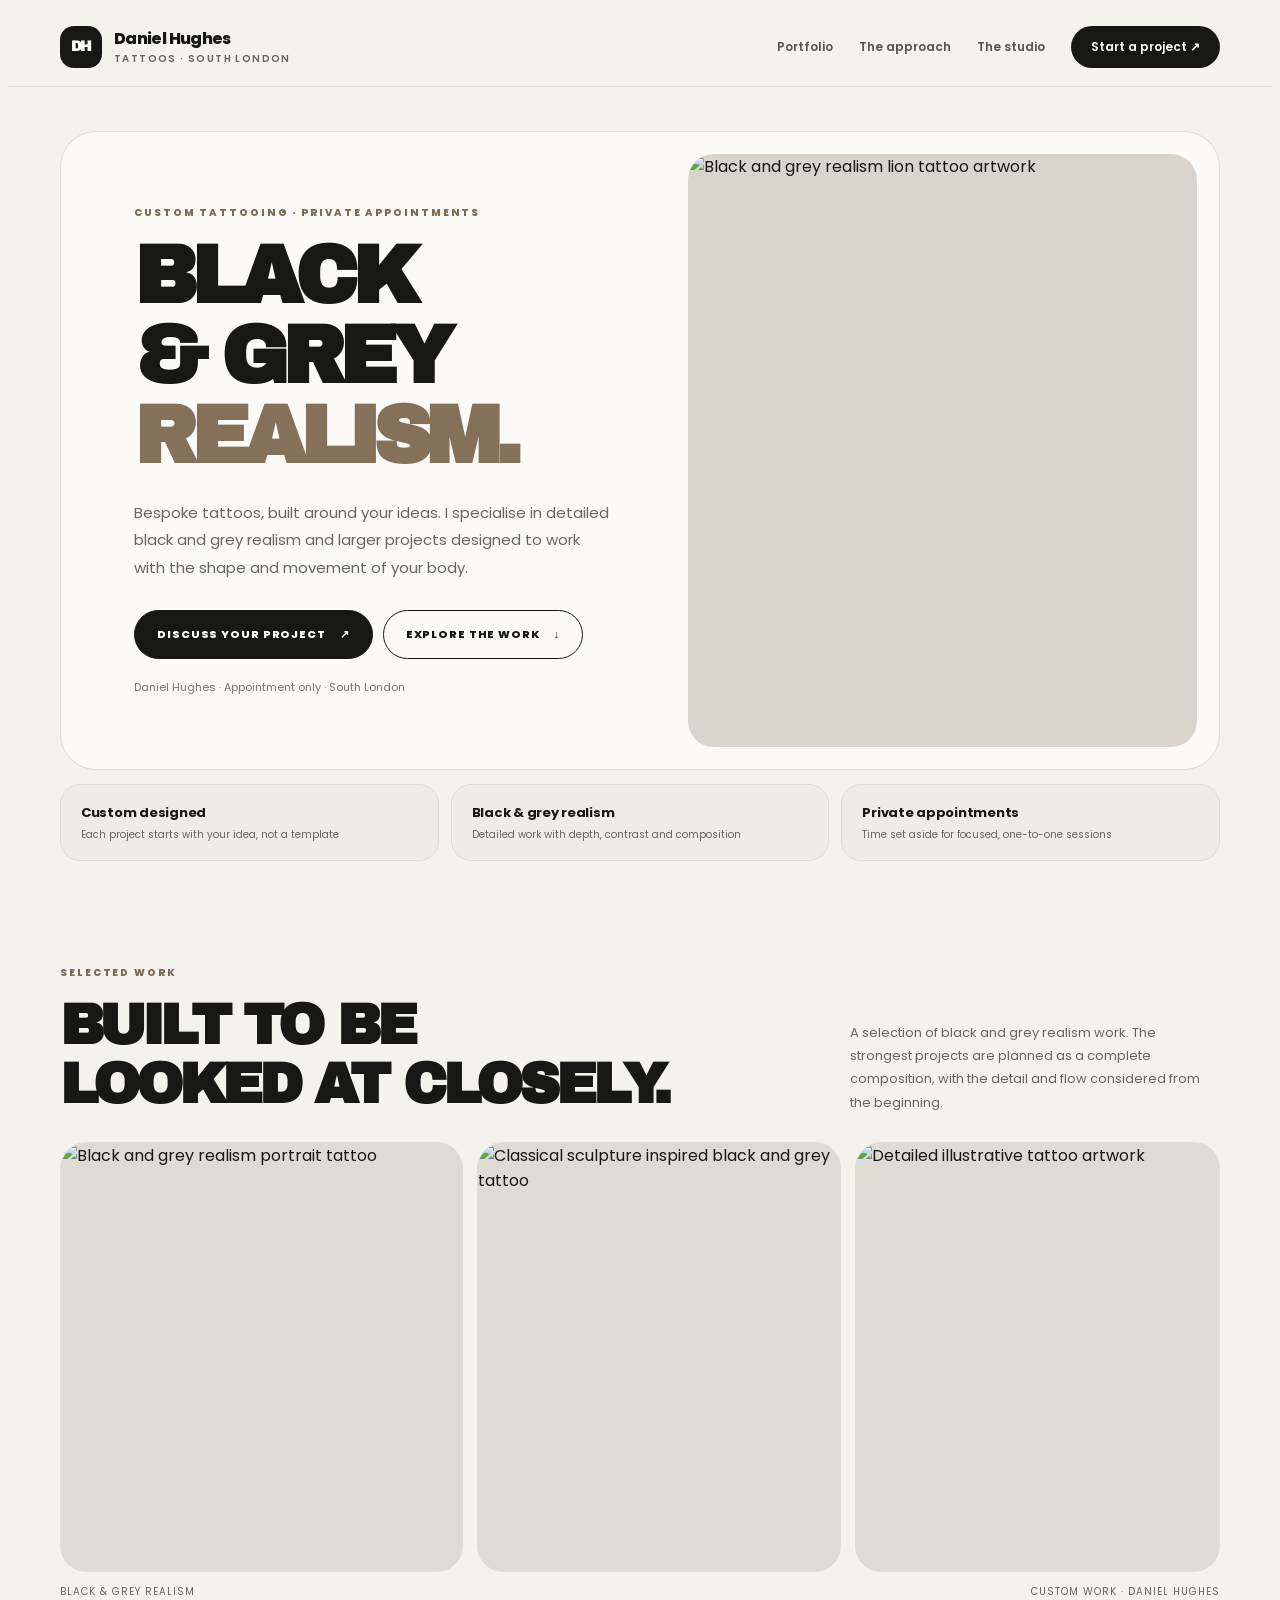
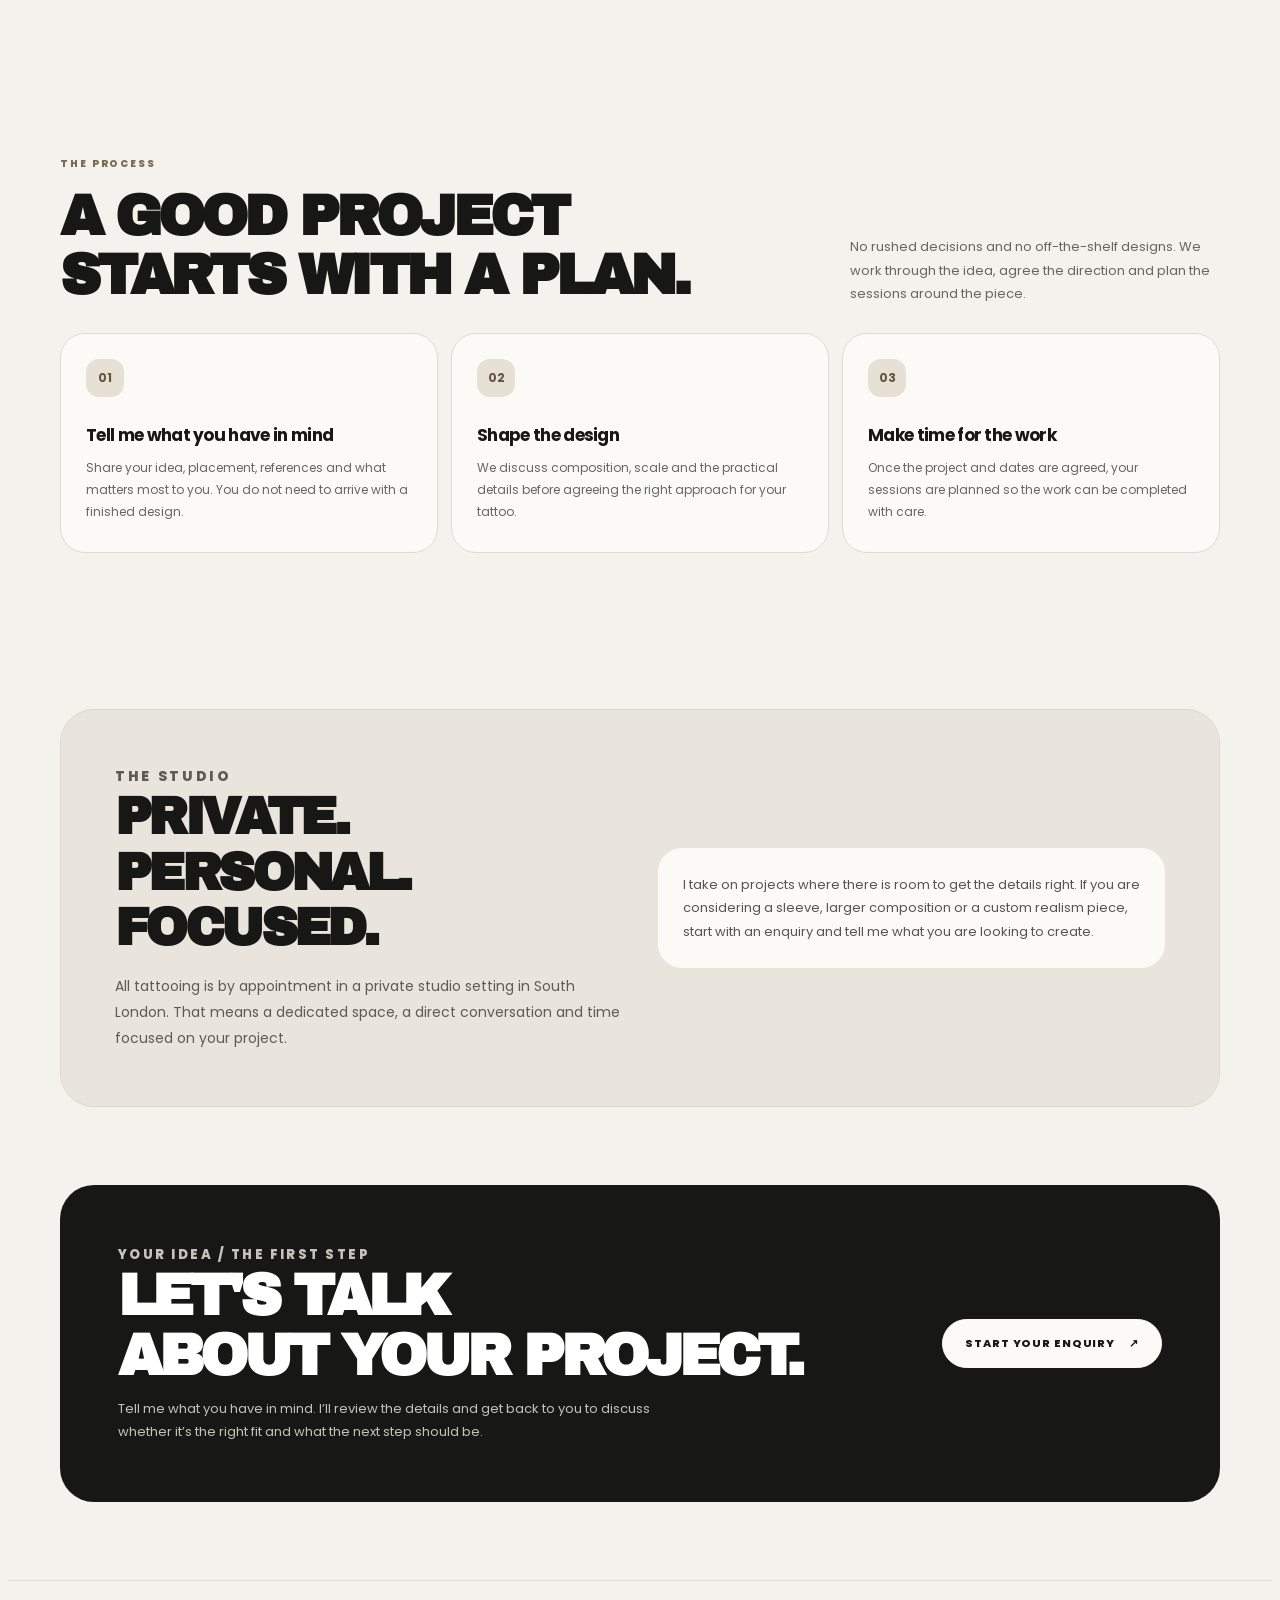
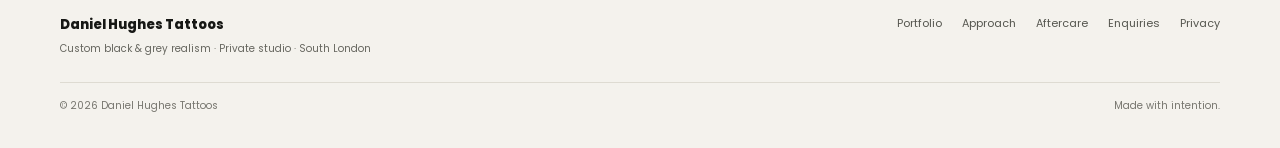
==== commit 3fe11dde: "Redesign homepage with centred modular portfolio layout" ====
--- a/index.html
+++ b/index.html
@@ -1,30 +1,102 @@
 <!doctype html>
 <html lang="en-GB">
 <head>
-<meta charset="utf-8"><meta name="viewport" content="width=device-width,initial-scale=1">
-<meta name="theme-color" content="#111111">
-<meta name="description" content="Custom black and grey realism tattoos by Daniel Hughes. Bespoke tattoo projects by appointment in South London.">
+<meta charset="utf-8">
+<meta name="viewport" content="width=device-width,initial-scale=1">
+<meta name="theme-color" content="#f4f2ed">
+<meta name="description" content="Custom black and grey realism tattoos by Daniel Hughes. Bespoke large-scale tattoo projects by appointment in South London.">
 <link rel="canonical" href="https://danhughestattoos.co.uk/">
-<meta property="og:type" content="website"><meta property="og:title" content="Daniel Hughes Tattoos"><meta property="og:description" content="Custom black and grey realism. Private appointments in South London.">
+<meta property="og:type" content="website">
+<meta property="og:title" content="Daniel Hughes Tattoos | Custom Black & Grey Realism">
+<meta property="og:description" content="Bespoke black and grey realism. Private appointments in South London.">
 <meta property="og:image" content="https://raw.githubusercontent.com/dontdoadan/dan-hughes-tattoos/rebuild/editorial-portfolio-20261109/media/lion.png">
 <title>Daniel Hughes Tattoos | Custom Black & Grey Realism</title>
-<link rel="preconnect" href="https://fonts.googleapis.com"><link rel="preconnect" href="https://fonts.gstatic.com" crossorigin>
-<link rel="stylesheet" href="/home-editorial.css">
+<link rel="preconnect" href="https://fonts.googleapis.com">
+<link rel="preconnect" href="https://fonts.gstatic.com" crossorigin>
+<link rel="stylesheet" href="/modular.css">
+<script src="/site-nav.js" defer></script>
 </head>
-<body>
-<a class="simple-skip" href="#main">Skip to content</a>
-<header class="simple-header"><a class="simple-logo" href="/">DANIEL HUGHES <span>TATTOOS</span></a><nav aria-label="Main navigation"><a href="#work">Work</a><a href="/enquire.html" class="simple-nav-cta">Enquire</a></nav></header>
+<body class="mod-home">
+<a class="mod-skip" href="#main">Skip to content</a>
+<header class="mod-header">
+  <div class="mod-header-inner">
+    <a class="mod-brand" href="/" aria-label="Daniel Hughes Tattoos home"><span class="mod-monogram">DH</span><span>Daniel Hughes<small>Tattoos · South London</small></span></a>
+    <nav class="mod-nav" aria-label="Main navigation">
+      <a href="#work">Portfolio</a><a href="#approach">The approach</a><a href="#studio">The studio</a><a class="mod-nav-cta" href="/enquire.html">Start a project ↗</a>
+    </nav>
+    <details class="mod-menu">
+      <summary>Menu</summary>
+      <nav class="mod-menu-panel" aria-label="Mobile navigation">
+        <a href="#work">Portfolio</a><a href="#approach">The approach</a><a href="#studio">The studio</a><a href="/aftercare/">Aftercare</a><a href="/enquire.html">Start a project ↗</a>
+      </nav>
+    </details>
+  </div>
+</header>
 <main id="main">
-<section class="simple-hero">
-<div class="simple-hero-copy"><p class="simple-kicker">Custom tattooing · South London</p><h1>BLACK & GREY<br>REALISM.</h1><p class="simple-intro">Bespoke tattoos, designed around you.</p><a class="simple-button" href="/enquire.html">MAKE AN ENQUIRY <span>↗</span></a></div>
-<div class="simple-hero-image"><img src="https://raw.githubusercontent.com/dontdoadan/dan-hughes-tattoos/rebuild/editorial-portfolio-20261109/media/lion.png" alt="Black and grey realism tattoo artwork" fetchpriority="high"></div>
-</section>
-<section class="simple-work" id="work"><div class="simple-work-heading"><p class="simple-kicker">A selection of work</p><h2>THE PORTFOLIO.</h2></div><div class="simple-gallery">
-<figure><img src="https://raw.githubusercontent.com/dontdoadan/dan-hughes-tattoos/rebuild/editorial-portfolio-20261109/media/portrait.png" alt="Black and grey portrait tattoo" loading="lazy"></figure>
-<figure><img src="https://raw.githubusercontent.com/dontdoadan/dan-hughes-tattoos/rebuild/editorial-portfolio-20261109/media/lion.png" alt="Black and grey lion tattoo" loading="lazy"></figure>
-<figure><img src="https://raw.githubusercontent.com/dontdoadan/dan-hughes-tattoos/rebuild/editorial-portfolio-20261109/media/sculpture.png" alt="Classical sculpture inspired tattoo artwork" loading="lazy"></figure>
-</div></section>
-<section class="simple-contact"><div><p class="simple-kicker">Have a project in mind?</p><h2>LET'S TALK.</h2><p>Private studio. Appointment only.</p></div><a class="simple-button simple-button-dark" href="/enquire.html">START YOUR ENQUIRY <span>↗</span></a></section>
+  <section class="mod-hero">
+    <div class="mod-wrap">
+      <div class="mod-hero-card">
+        <div class="mod-hero-copy">
+          <p class="mod-eyebrow">Custom tattooing · Private appointments</p>
+          <h1>BLACK &amp; GREY <span>REALISM.</span></h1>
+          <p class="mod-lead">Bespoke tattoos, built around your ideas. I specialise in detailed black and grey realism and larger projects designed to work with the shape and movement of your body.</p>
+          <div class="mod-actions"><a class="mod-button" href="/enquire.html">Discuss your project <span aria-hidden="true">↗</span></a><a class="mod-button outline" href="#work">Explore the work <span aria-hidden="true">↓</span></a></div>
+          <p class="mod-hero-note">Daniel Hughes · Appointment only · South London</p>
+        </div>
+        <div class="mod-hero-image"><img src="https://raw.githubusercontent.com/dontdoadan/dan-hughes-tattoos/rebuild/editorial-portfolio-20261109/media/lion.png" alt="Black and grey realism lion tattoo artwork" fetchpriority="high"></div>
+      </div>
+      <div class="mod-proof-row" aria-label="Studio details">
+        <div class="mod-proof"><strong>Custom designed</strong><span>Each project starts with your idea, not a template</span></div>
+        <div class="mod-proof"><strong>Black &amp; grey realism</strong><span>Detailed work with depth, contrast and composition</span></div>
+        <div class="mod-proof"><strong>Private appointments</strong><span>Time set aside for focused, one-to-one sessions</span></div>
+      </div>
+    </div>
+  </section>
+  <section class="mod-section" id="work">
+    <div class="mod-wrap">
+      <div class="mod-section-head"><div><p class="mod-eyebrow">Selected work</p><h2>BUILT TO BE<br>LOOKED AT CLOSELY.</h2></div><p>A selection of black and grey realism work. The strongest projects are planned as a complete composition, with the detail and flow considered from the beginning.</p></div>
+      <div class="mod-gallery">
+        <figure><img src="https://raw.githubusercontent.com/dontdoadan/dan-hughes-tattoos/rebuild/editorial-portfolio-20261109/media/portrait.png" alt="Black and grey realism portrait tattoo" loading="lazy"></figure>
+        <figure><img src="https://raw.githubusercontent.com/dontdoadan/dan-hughes-tattoos/rebuild/editorial-portfolio-20261109/media/sculpture.png" alt="Classical sculpture inspired black and grey tattoo" loading="lazy"></figure>
+        <figure><img src="https://raw.githubusercontent.com/dontdoadan/dan-hughes-tattoos/rebuild/editorial-portfolio-20261109/media/illustrative.png" alt="Detailed illustrative tattoo artwork" loading="lazy"></figure>
+      </div>
+      <div class="mod-gallery-caption"><span>Black &amp; grey realism</span><span>Custom work · Daniel Hughes</span></div>
+    </div>
+  </section>
+  <section class="mod-section" id="approach">
+    <div class="mod-wrap">
+      <div class="mod-section-head"><div><p class="mod-eyebrow">The process</p><h2>A GOOD PROJECT<br>STARTS WITH A PLAN.</h2></div><p>No rushed decisions and no off-the-shelf designs. We work through the idea, agree the direction and plan the sessions around the piece.</p></div>
+      <div class="mod-steps">
+        <article class="mod-step"><b>01</b><h3>Tell me what you have in mind</h3><p>Share your idea, placement, references and what matters most to you. You do not need to arrive with a finished design.</p></article>
+        <article class="mod-step"><b>02</b><h3>Shape the design</h3><p>We discuss composition, scale and the practical details before agreeing the right approach for your tattoo.</p></article>
+        <article class="mod-step"><b>03</b><h3>Make time for the work</h3><p>Once the project and dates are agreed, your sessions are planned so the work can be completed with care.</p></article>
+      </div>
+    </div>
+  </section>
+  <section class="mod-section" id="studio">
+    <div class="mod-wrap">
+      <div class="mod-panel">
+        <div class="mod-panel-grid">
+          <div><p class="mod-eyebrow">The studio</p><h2>PRIVATE.<br>PERSONAL.<br>FOCUSED.</h2><p>All tattooing is by appointment in a private studio setting in South London. That means a dedicated space, a direct conversation and time focused on your project.</p></div>
+          <div class="mod-panel-note">I take on projects where there is room to get the details right. If you are considering a sleeve, larger composition or a custom realism piece, start with an enquiry and tell me what you are looking to create.</div>
+        </div>
+      </div>
+    </div>
+  </section>
+  <section class="mod-cta">
+    <div class="mod-wrap">
+      <div class="mod-cta-card"><div><p class="mod-eyebrow">Your idea / The first step</p><h2>LET'S TALK<br>ABOUT YOUR PROJECT.</h2><p>Tell me what you have in mind. I’ll review the details and get back to you to discuss whether it’s the right fit and what the next step should be.</p></div><a class="mod-button light" href="/enquire.html">Start your enquiry <span aria-hidden="true">↗</span></a></div>
+    </div>
+  </section>
 </main>
-<footer class="simple-footer"><a class="simple-logo" href="/">DANIEL HUGHES <span>TATTOOS</span></a><div><a href="/enquire.html">Enquiries</a><a href="/aftercare/">Aftercare</a><a href="/privacy.html">Privacy</a></div><small>© 2026 Daniel Hughes Tattoos · South London</small></footer>
-</body></html>+<footer class="mod-footer">
+  <div class="mod-wrap">
+    <div class="mod-footer-inner">
+      <div><div class="mod-footer-brand">Daniel Hughes Tattoos</div><small>Custom black &amp; grey realism · Private studio · South London</small></div>
+      <nav class="mod-footer-links" aria-label="Footer navigation"><a href="#work">Portfolio</a><a href="#approach">Approach</a><a href="/aftercare/">Aftercare</a><a href="/enquire.html">Enquiries</a><a href="/privacy.html">Privacy</a></nav>
+    </div>
+    <div class="mod-footer-bottom"><span>© 2026 Daniel Hughes Tattoos</span><span>Made with intention.</span></div>
+  </div>
+</footer>
+</body>
+</html>
--- a/modular.css
+++ b/modular.css
@@ -0,0 +1,178 @@
+/* Daniel Hughes Tattoos — unified modular site system */
+@import url('https://fonts.googleapis.com/css2?family=Archivo+Black&family=Poppins:wght@400;500;600;700;800&display=swap');
+:root{--mod-bg:#f4f2ed;--mod-paper:#fbfaf7;--mod-ink:#171815;--mod-muted:#66665f;--mod-line:#dedbd2;--mod-accent:#b9a58b;--mod-radius:28px;--mod-font:'Poppins',Arial,sans-serif;--mod-display:'Archivo Black',Impact,sans-serif}
+*{box-sizing:border-box}
+html{scroll-behavior:smooth;scroll-padding-top:100px}
+body{font-family:var(--mod-font);background:var(--mod-bg);color:var(--mod-ink);-webkit-font-smoothing:antialiased}
+a{color:inherit}
+:focus-visible{outline:3px solid #9c8060;outline-offset:4px}
+::selection{background:#d9cbb8;color:#171815}
+.mod-wrap{width:min(1160px,calc(100% - 48px));margin-inline:auto}
+.mod-header{position:sticky;top:0;z-index:40;background:rgba(244,242,237,.92);backdrop-filter:blur(16px);border-bottom:1px solid var(--mod-line)}
+.mod-header-inner{width:min(1160px,calc(100% - 48px));min-height:78px;margin:auto;display:flex;align-items:center;justify-content:space-between;gap:20px}
+.mod-brand{display:flex;align-items:center;gap:12px;text-decoration:none;font-weight:800;letter-spacing:-.04em;line-height:1.1}
+.mod-monogram{width:42px;height:42px;border-radius:14px;background:var(--mod-ink);color:#fff;display:grid;place-items:center;font-family:var(--mod-display);font-size:14px;letter-spacing:-.08em}
+.mod-brand small{display:block;font-size:10px;letter-spacing:.14em;text-transform:uppercase;color:var(--mod-muted);font-weight:600;margin-top:5px}
+.mod-nav{display:flex;align-items:center;gap:26px}
+.mod-nav a{font-size:12px;font-weight:600;text-decoration:none;color:#55564f}
+.mod-nav a:hover{text-decoration:underline;text-underline-offset:5px}
+.mod-nav .mod-nav-cta{padding:12px 20px;background:var(--mod-ink);color:#fff;border-radius:999px}
+.mod-menu{display:none}
+.mod-menu summary{list-style:none;cursor:pointer;padding:11px 15px;border:1px solid var(--mod-line);border-radius:999px;font-size:12px;font-weight:700}
+.mod-menu summary::-webkit-details-marker{display:none}
+.mod-menu-panel{position:absolute;right:20px;top:70px;display:grid;gap:4px;width:min(300px,calc(100vw - 40px));padding:12px;border:1px solid var(--mod-line);border-radius:22px;background:var(--mod-paper);box-shadow:0 18px 50px #17181518}
+.mod-menu-panel a{padding:12px 14px;text-decoration:none;border-radius:12px;font-size:13px;font-weight:600}
+.mod-menu-panel a:hover{background:#eeeae2}
+.mod-button{display:inline-flex;align-items:center;justify-content:center;gap:14px;min-height:49px;padding:0 22px;border:1px solid var(--mod-ink);border-radius:999px;background:var(--mod-ink);color:#fff;text-decoration:none;font-size:11px;font-weight:800;letter-spacing:.08em;text-transform:uppercase;transition:transform .2s,background .2s}
+.mod-button:hover{transform:translateY(-2px);background:#3a3933}
+.mod-button.light{background:var(--mod-paper);color:var(--mod-ink);border-color:var(--mod-paper)}
+.mod-button.outline{background:transparent;color:var(--mod-ink)}
+.mod-eyebrow{margin:0 0 16px;color:#7d6a53;font-size:10px;font-weight:800;letter-spacing:.19em;text-transform:uppercase}
+.mod-home{overflow:hidden}
+.mod-hero{padding:44px 0 26px}
+.mod-hero-card{display:grid;grid-template-columns:1fr .88fr;gap:26px;align-items:stretch;padding:22px;border:1px solid var(--mod-line);border-radius:36px;background:var(--mod-paper)}
+.mod-hero-copy{align-self:center;padding:clamp(24px,4vw,54px)}
+.mod-hero h1{font-family:var(--mod-display);font-size:clamp(48px,6.3vw,88px);line-height:.99;letter-spacing:-.075em;margin:0 0 22px;text-wrap:balance}
+.mod-hero h1 span{display:block;color:#85715a}
+.mod-lead{max-width:510px;color:var(--mod-muted);font-size:15px;line-height:1.85;margin:0}
+.mod-actions{display:flex;flex-wrap:wrap;gap:10px;margin-top:28px}
+.mod-hero-note{margin:20px 0 0;color:#77766f;font-size:11px}
+.mod-hero-image{min-height:480px;overflow:hidden;border-radius:26px;background:#d9d5cc}
+.mod-hero-image img{display:block;width:100%;height:100%;min-height:480px;object-fit:cover;object-position:center}
+.mod-proof-row{display:grid;grid-template-columns:repeat(3,1fr);gap:12px;margin-top:14px}
+.mod-proof{padding:18px 20px;border:1px solid var(--mod-line);border-radius:20px;background:#eeece6}
+.mod-proof strong{display:block;font-size:13px;letter-spacing:-.02em}
+.mod-proof span{display:block;margin-top:4px;color:var(--mod-muted);font-size:10px;line-height:1.5}
+.mod-section{padding:78px 0}
+.mod-section-head{display:flex;align-items:end;justify-content:space-between;gap:30px;margin-bottom:28px}
+.mod-section-head h2{font-family:var(--mod-display);font-size:clamp(34px,4.4vw,58px);letter-spacing:-.07em;line-height:1.04;margin:0;max-width:700px}
+.mod-section-head>p{max-width:370px;color:var(--mod-muted);font-size:13px;line-height:1.8;margin:0}
+.mod-gallery{display:grid;grid-template-columns:1.05fr .95fr .95fr;gap:14px}
+.mod-gallery figure{margin:0;min-height:350px;overflow:hidden;border-radius:26px;background:#dedbd4;border:1px solid #e1ded7}
+.mod-gallery figure:first-child{min-height:430px}
+.mod-gallery img{width:100%;height:100%;display:block;object-fit:cover;transition:transform .45s}
+.mod-gallery figure:hover img{transform:scale(1.035)}
+.mod-gallery-caption{display:flex;justify-content:space-between;gap:12px;margin-top:12px;font-size:10px;color:var(--mod-muted);text-transform:uppercase;letter-spacing:.1em}
+.mod-panel{padding:clamp(28px,5vw,54px);border-radius:34px;background:#e9e5dc;border:1px solid #ded8cc}
+.mod-panel-grid{display:grid;grid-template-columns:1fr 1fr;gap:36px;align-items:center}
+.mod-panel h2{font-family:var(--mod-display);font-size:clamp(32px,4vw,52px);line-height:1.08;letter-spacing:-.07em;margin:0 0 18px}
+.mod-panel p{max-width:550px;color:#5e5b53;font-size:14px;line-height:1.85;margin:0}
+.mod-panel-note{padding:25px;border-radius:24px;background:var(--mod-paper);font-size:13px;line-height:1.8;color:#57544d}
+.mod-steps{display:grid;grid-template-columns:repeat(3,1fr);gap:13px}
+.mod-step{min-height:220px;padding:25px;border:1px solid var(--mod-line);border-radius:25px;background:var(--mod-paper)}
+.mod-step b{display:grid;place-items:center;width:38px;height:38px;border-radius:13px;background:#e7e0d4;color:#65543e;font-size:12px}
+.mod-step h3{margin:25px 0 9px;font-size:17px;letter-spacing:-.04em}
+.mod-step p{margin:0;color:var(--mod-muted);font-size:12px;line-height:1.8}
+.mod-cta{padding:0 0 78px}
+.mod-cta-card{display:flex;align-items:center;justify-content:space-between;gap:30px;padding:clamp(30px,5vw,58px);border-radius:34px;background:var(--mod-ink);color:#fff}
+.mod-cta-card h2{font-family:var(--mod-display);font-size:clamp(34px,4.5vw,58px);line-height:1.03;letter-spacing:-.07em;margin:0 0 12px}
+.mod-cta-card p{max-width:570px;margin:0;color:#c5c2ba;font-size:13px;line-height:1.8}
+.mod-footer{padding:34px 0 26px;border-top:1px solid var(--mod-line)}
+.mod-footer-inner{display:flex;align-items:start;justify-content:space-between;gap:25px}
+.mod-footer-brand{font-size:13px;font-weight:800}
+.mod-footer small{display:block;color:var(--mod-muted);font-size:10px;margin-top:6px}
+.mod-footer-links{display:flex;flex-wrap:wrap;gap:20px}
+.mod-footer-links a{font-size:11px;text-decoration:none;color:#55564f}
+.mod-footer-bottom{display:flex;justify-content:space-between;gap:20px;border-top:1px solid var(--mod-line);padding-top:15px;margin-top:25px;color:#77766f;font-size:10px}
+.mod-skip{position:fixed;left:15px;top:-100px;z-index:100;padding:12px 16px;border-radius:12px;background:var(--mod-ink);color:#fff}
+.mod-skip:focus{top:12px}
+/* Shared secondary-page shell */
+.global-header{background:rgba(244,242,237,.94)!important;border-color:var(--mod-line)!important;color:var(--mod-ink)!important}
+.global-header-inner{width:min(1160px,calc(100% - 48px))!important;min-height:78px!important}
+.global-wordmark{color:var(--mod-ink)!important;font-family:var(--mod-font)!important}
+.global-wordmark::before{background:var(--mod-ink)!important;color:#fff!important;border-radius:14px!important}
+.global-wordmark span:last-child{color:var(--mod-muted)!important}
+.global-nav>a:not(.global-nav-cta){color:#55564f!important}
+.global-nav-cta{background:var(--mod-ink)!important;color:#fff!important;border-color:var(--mod-ink)!important;border-radius:999px!important}
+.mobile-navigation summary{border:1px solid var(--mod-line);border-radius:999px;color:var(--mod-ink)}
+.menu-lines,.menu-lines:before,.menu-lines:after{background:var(--mod-ink)!important}
+.mobile-navigation-panel{background:var(--mod-paper)!important;border-color:var(--mod-line)!important}
+.mobile-navigation-panel a{color:var(--mod-ink)!important}
+.mobile-navigation-panel a:last-child{background:var(--mod-ink)!important;color:#fff!important}
+.global-footer{background:var(--mod-bg)!important;border-color:var(--mod-line)!important;color:var(--mod-ink)!important}
+.footer-brand{color:var(--mod-ink)!important}.footer-sub,.footer-bottom{color:var(--mod-muted)!important}.footer-links{color:#55564f!important}
+.privacy-page{background:var(--mod-bg)!important;color:var(--mod-ink)!important}
+.privacy-content{width:min(820px,calc(100% - 48px))!important;margin:auto!important;padding:72px 0 100px!important}
+.privacy-content .eyebrow{color:#7d6a53!important;letter-spacing:.17em;text-transform:uppercase}
+.privacy-content h1,.privacy-content h2{font-family:var(--mod-display)!important;color:var(--mod-ink)!important;letter-spacing:-.065em!important}
+.privacy-content h1{font-size:clamp(42px,6vw,68px)!important}
+.privacy-content h2{font-size:clamp(22px,3vw,30px)!important;margin-top:38px!important}
+.privacy-content p,.privacy-content li{color:var(--mod-muted)!important;font-size:13px!important;line-height:1.9!important}
+.privacy-content strong{color:var(--mod-ink)!important}
+.privacy-content a{color:#6c5943!important}
+/* Enquiry: one centred, card-based composition; form behaviour remains untouched */
+.enquiry-page{background:var(--mod-bg)!important;color:var(--mod-ink)!important}
+.enquiry-page .layout{width:min(1040px,calc(100% - 40px))!important;max-width:none!important;min-height:0!important;display:grid!important;grid-template-columns:1fr!important;gap:14px!important;margin:26px auto 72px!important}
+.enquiry-page .editorial{min-height:0!important;padding:clamp(26px,4vw,44px)!important;border-radius:30px!important;background:#e9e5dc!important;color:var(--mod-ink)!important;border:1px solid #ded8cc!important}
+.enquiry-page .editorial:before{display:none!important}
+.enquiry-page .editorial>div:first-child{max-width:760px;margin-inline:auto;text-align:center}
+.enquiry-page .editorial .eyebrow{color:#79664e!important;font-family:var(--mod-font)!important;letter-spacing:.17em!important}
+.enquiry-page .editorial h1{font-family:var(--mod-display)!important;font-size:clamp(42px,6vw,68px)!important;line-height:1.02!important;letter-spacing:-.07em!important;color:var(--mod-ink)!important;margin:18px 0!important}
+.enquiry-page .editorial h1 em{font-style:normal!important;color:#85715a!important}
+.enquiry-page .editorial .lead{max-width:650px!important;margin:auto!important;color:#5f5c54!important;font-family:var(--mod-font)!important;font-size:13px!important;line-height:1.8!important}
+.enquiry-page .editorial-bottom{display:none!important}
+.enquiry-page .form-panel{width:100%!important;max-width:900px!important;margin-inline:auto!important;padding:clamp(24px,4vw,52px)!important;border-radius:30px!important;border:1px solid var(--mod-line)!important;background:var(--mod-paper)!important;color:var(--mod-ink)!important}
+.enquiry-page .form-top{color:#77746c!important;font-family:var(--mod-font)!important}
+.enquiry-page .form-top strong{color:var(--mod-ink)!important}
+.enquiry-page .progress span{height:4px!important;border-radius:999px!important;background:#e2ded5!important}
+.enquiry-page .progress span.active{background:#87745d!important}
+.enquiry-page .stage-kicker{color:#806b51!important;font-family:var(--mod-font)!important}
+.enquiry-page .step-title,.enquiry-page .success h2{font-family:var(--mod-display)!important;color:var(--mod-ink)!important;letter-spacing:-.065em!important}
+.enquiry-page .step-title{font-size:clamp(32px,4vw,48px)!important}
+.enquiry-page .step-copy{color:var(--mod-muted)!important;font-family:var(--mod-font)!important}
+.enquiry-page .field-label,.enquiry-page .group legend{color:#44433e!important;font-family:var(--mod-font)!important}
+.enquiry-page .choice label{border-radius:15px!important;background:#f5f3ee!important;border-color:#ded9cf!important;color:#5e5a52!important;font-family:var(--mod-font)!important}
+.enquiry-page .choice input:checked+label{background:var(--mod-ink)!important;border-color:var(--mod-ink)!important;color:#fff!important}
+.enquiry-page .field,.enquiry-page select.field{border-radius:14px!important;background-color:#fff!important;border-color:#d9d4ca!important;color:var(--mod-ink)!important;font-family:var(--mod-font)!important}
+.enquiry-page .field:focus{border-color:#8c775d!important;box-shadow:0 0 0 3px #8c775d20!important}
+.enquiry-page .hint,.enquiry-page .consent{color:#6d6960!important;font-family:var(--mod-font)!important}
+.enquiry-page .consent a,.enquiry-page .micro a{color:#735e45!important}
+.enquiry-page .btn{border-radius:999px!important;font-family:var(--mod-font)!important;letter-spacing:.07em!important}
+.enquiry-page .btn-main{background:var(--mod-ink)!important;border-color:var(--mod-ink)!important;color:#fff!important}
+.enquiry-page .btn-back{color:#5e5a52!important}
+.enquiry-page .micro{border-color:var(--mod-line)!important;color:#77746c!important}
+.enquiry-page .success-mark{color:#786348!important;border-color:#aa987e!important}
+.enquiry-page .success p,.enquiry-page .details{color:#656158!important}
+.enquiry-page .details{border-color:var(--mod-line)!important}
+@media(max-width:760px){
+ .mod-wrap,.mod-header-inner{width:calc(100% - 32px)}
+ .mod-header-inner{min-height:68px}
+ .mod-nav{display:none}.mod-menu{display:block}
+ .mod-hero{padding:18px 0 10px}
+ .mod-hero-card{grid-template-columns:1fr;padding:10px;border-radius:26px;gap:10px}
+ .mod-hero-copy{padding:25px 18px 20px}
+ .mod-hero h1{font-size:clamp(46px,12vw,68px)}
+ .mod-hero-image,.mod-hero-image img{min-height:340px}
+ .mod-proof-row{grid-template-columns:1fr;gap:8px}
+ .mod-proof{padding:14px 16px}
+ .mod-section{padding:55px 0}
+ .mod-section-head{display:block}.mod-section-head>p{margin-top:14px}
+ .mod-gallery{grid-template-columns:1fr 1fr;gap:10px}
+ .mod-gallery figure,.mod-gallery figure:first-child{min-height:240px}
+ .mod-gallery figure:first-child{grid-column:span 2;min-height:340px}
+ .mod-panel-grid{grid-template-columns:1fr;gap:20px}
+ .mod-steps{grid-template-columns:1fr;gap:9px}
+ .mod-step{min-height:0}.mod-step h3{margin-top:16px}
+ .mod-cta{padding-bottom:55px}
+ .mod-cta-card{display:block;border-radius:26px}
+ .mod-cta-card .mod-button{margin-top:22px;width:100%}
+ .mod-footer-inner,.mod-footer-bottom{display:block}
+ .mod-footer-links{margin-top:20px;gap:14px}
+ .mod-footer-bottom span{display:block;margin-top:8px}
+ .enquiry-page .layout{width:calc(100% - 28px)!important;margin:14px auto 48px!important}
+ .enquiry-page .editorial,.enquiry-page .form-panel{border-radius:23px!important;padding:25px 20px!important}
+ .enquiry-page .editorial h1{font-size:44px!important}
+ .enquiry-page .choices{grid-template-columns:1fr 1fr}
+ .privacy-content{padding:48px 0 70px!important}
+}
+@media(max-width:430px){
+ .mod-hero-image,.mod-hero-image img{min-height:290px}
+ .mod-gallery{grid-template-columns:1fr}
+ .mod-gallery figure:first-child{grid-column:auto;min-height:320px}
+ .mod-gallery figure{min-height:270px}
+ .enquiry-page .choices{grid-template-columns:1fr}
+ .enquiry-page .two{grid-template-columns:1fr}
+ .enquiry-page .form-actions{gap:8px}
+ .enquiry-page .btn-main{min-width:0;flex:1}
+}
+@media(prefers-reduced-motion:reduce){html{scroll-behavior:auto}*,*:before,*:after{transition:none!important}}
